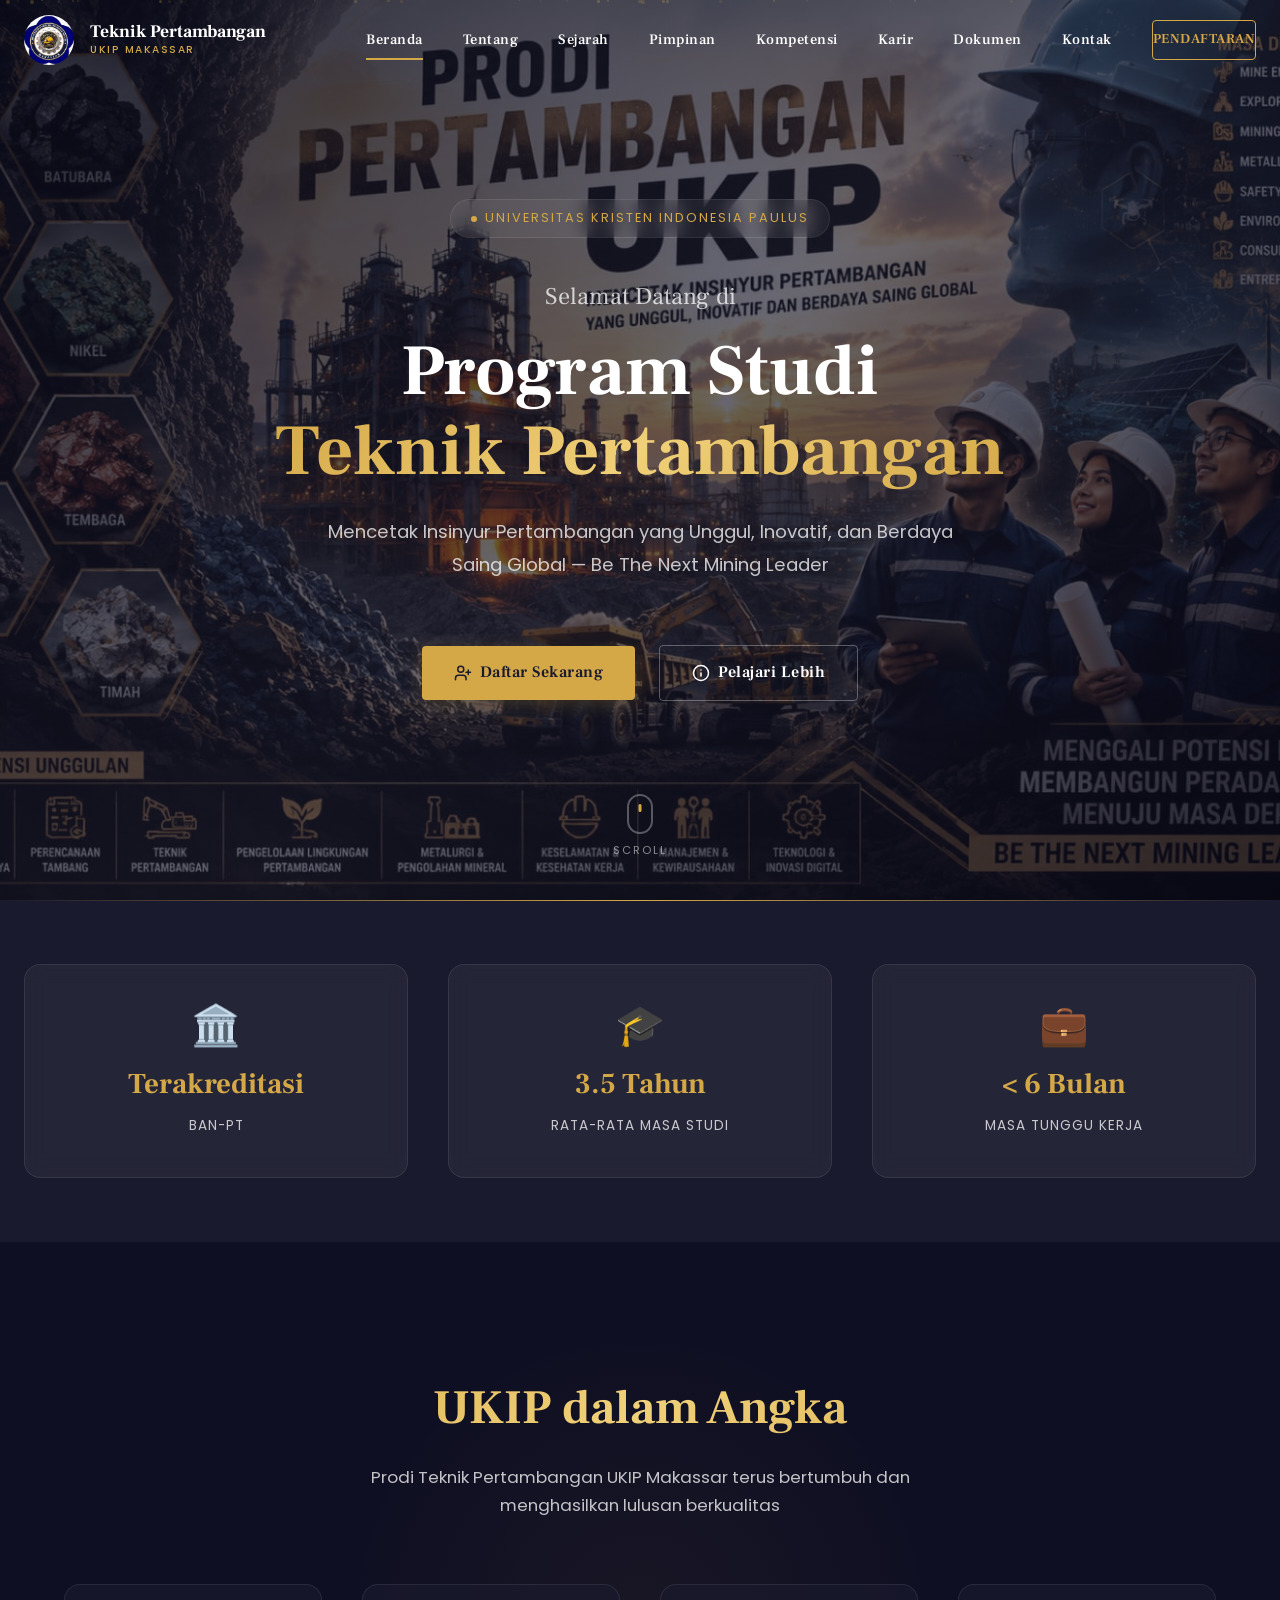
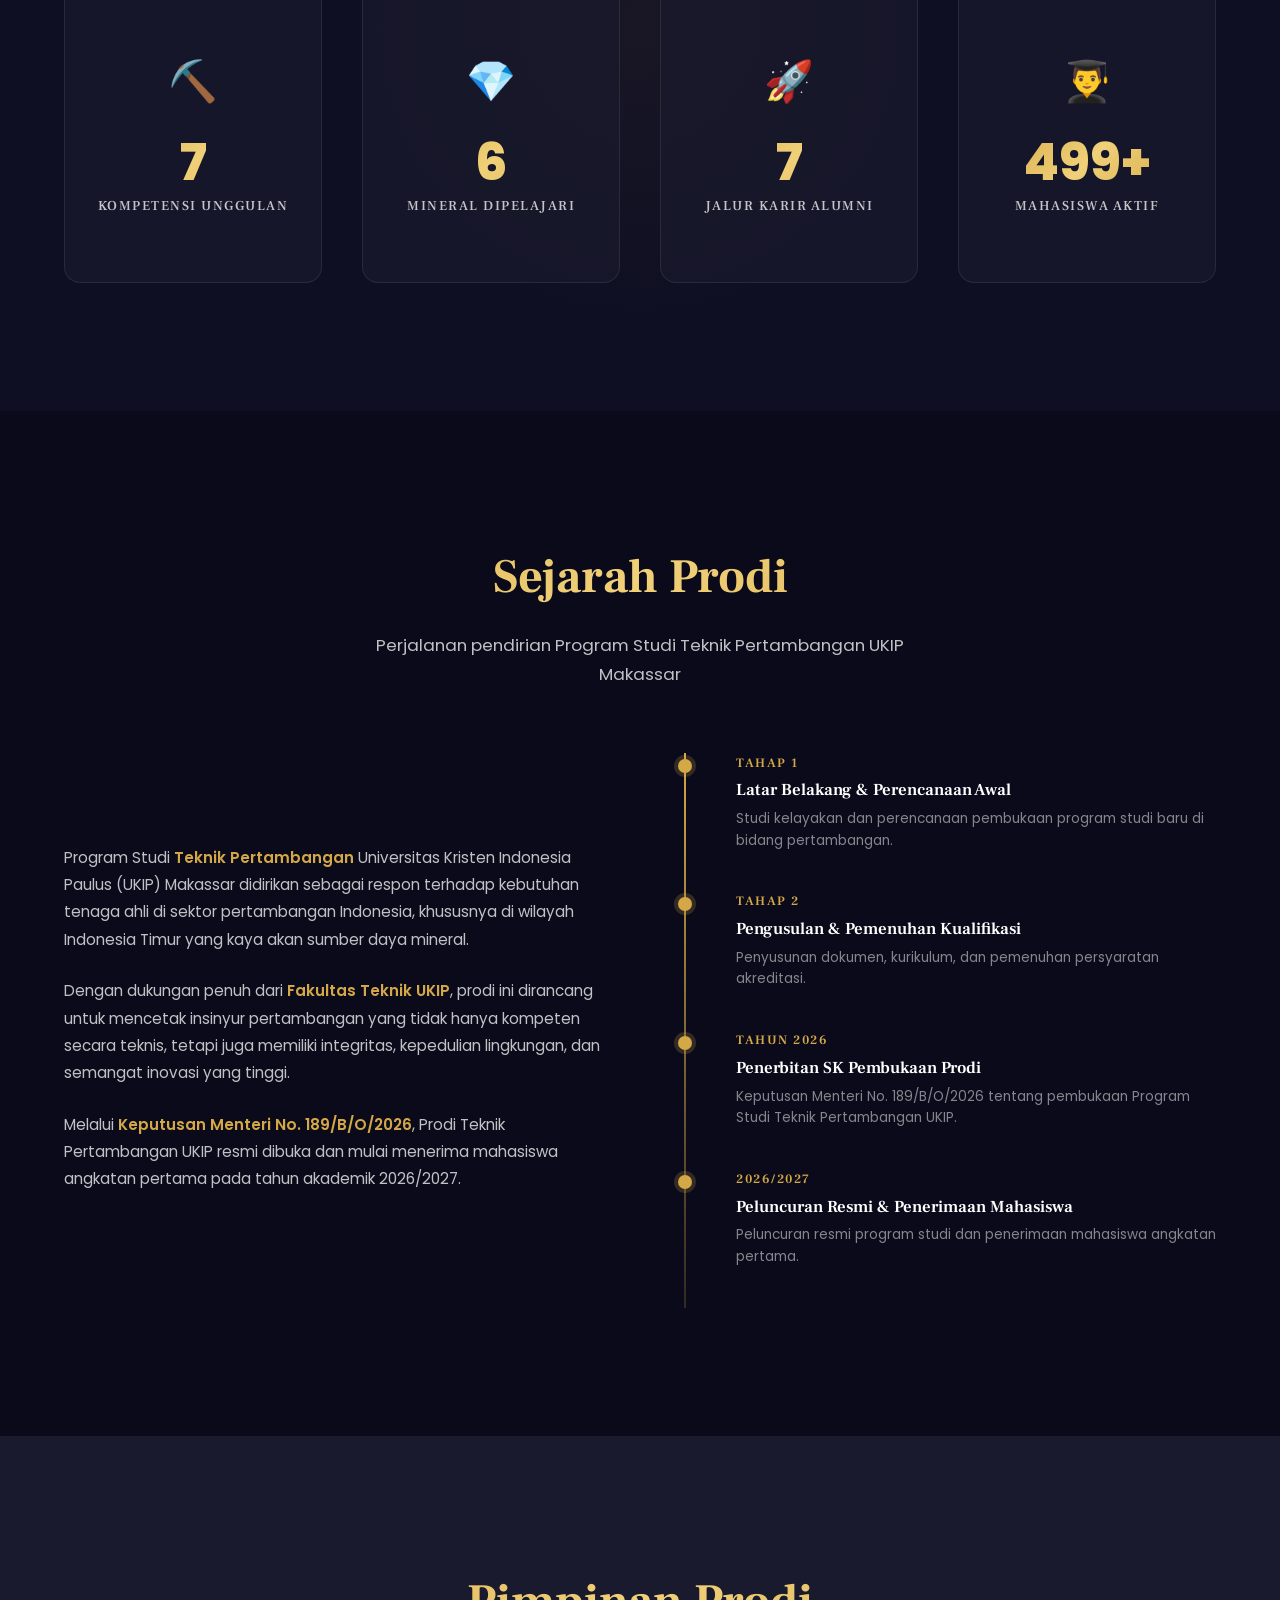
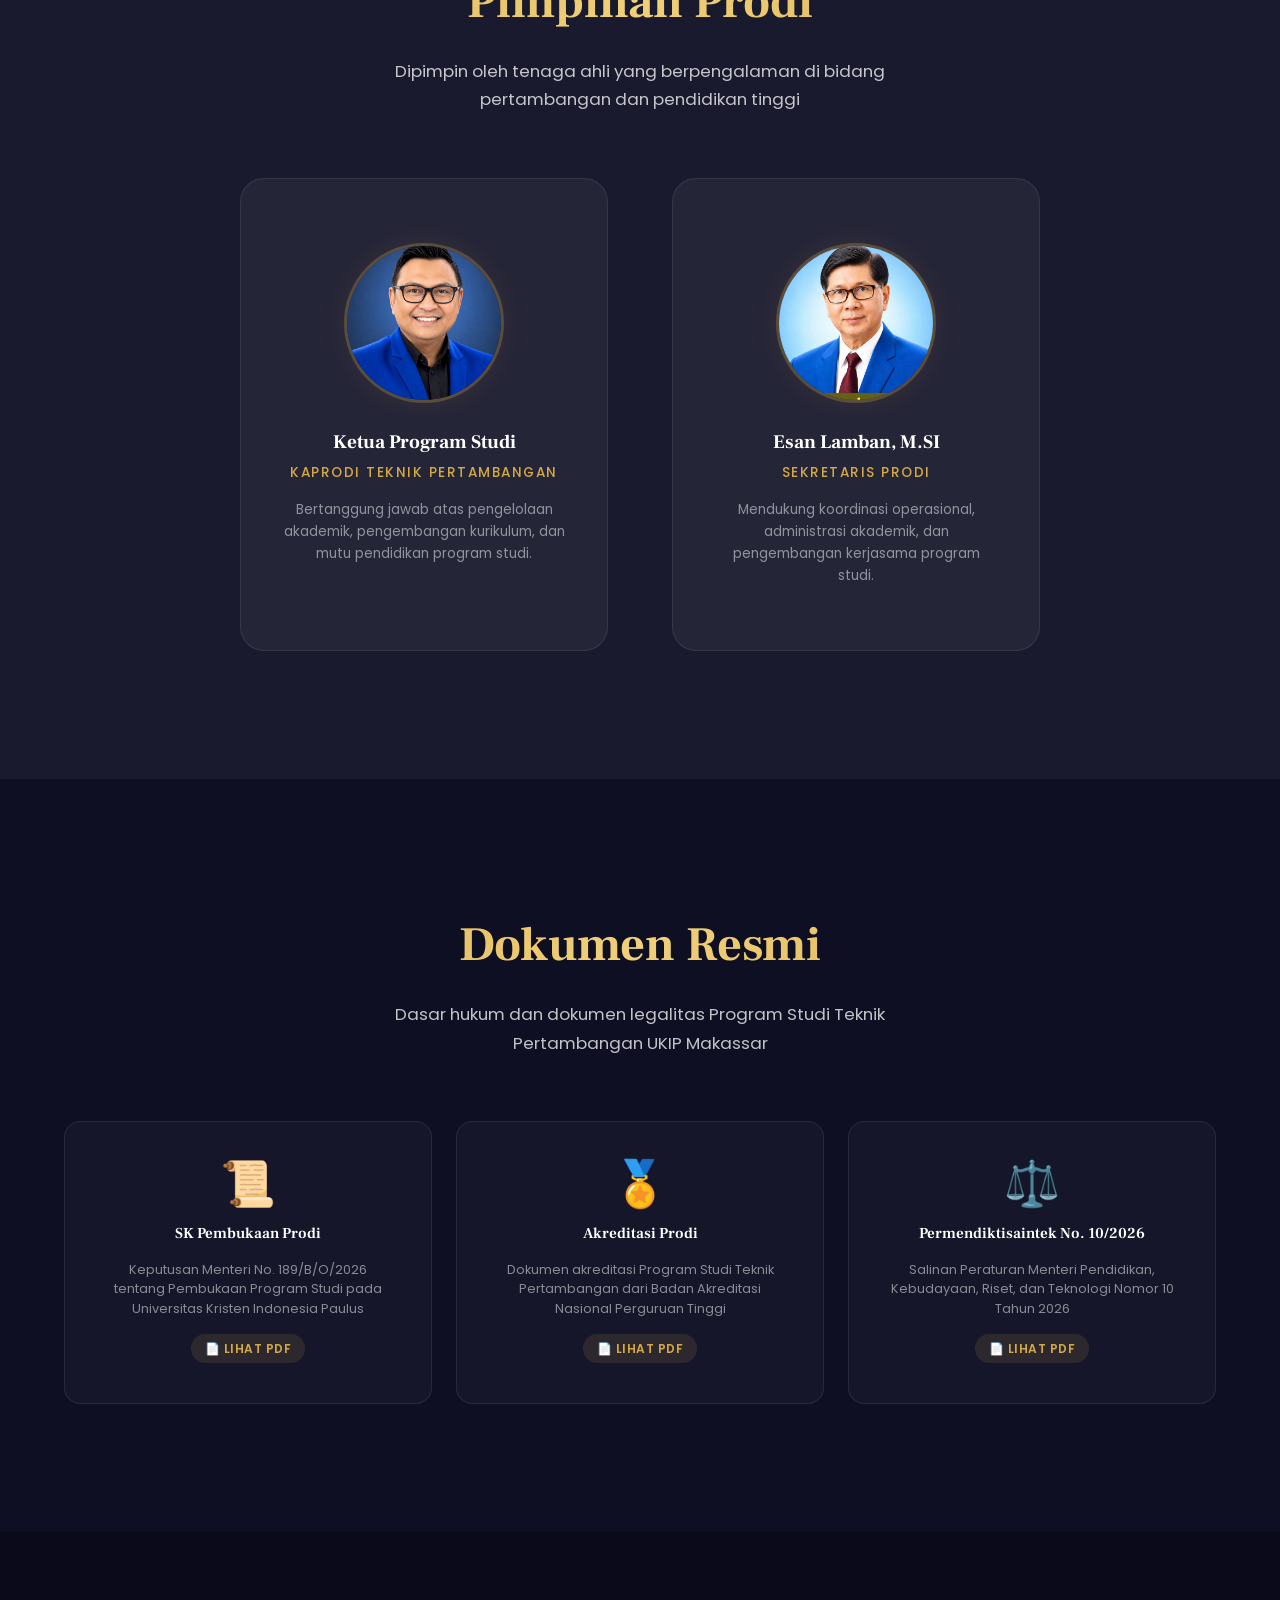
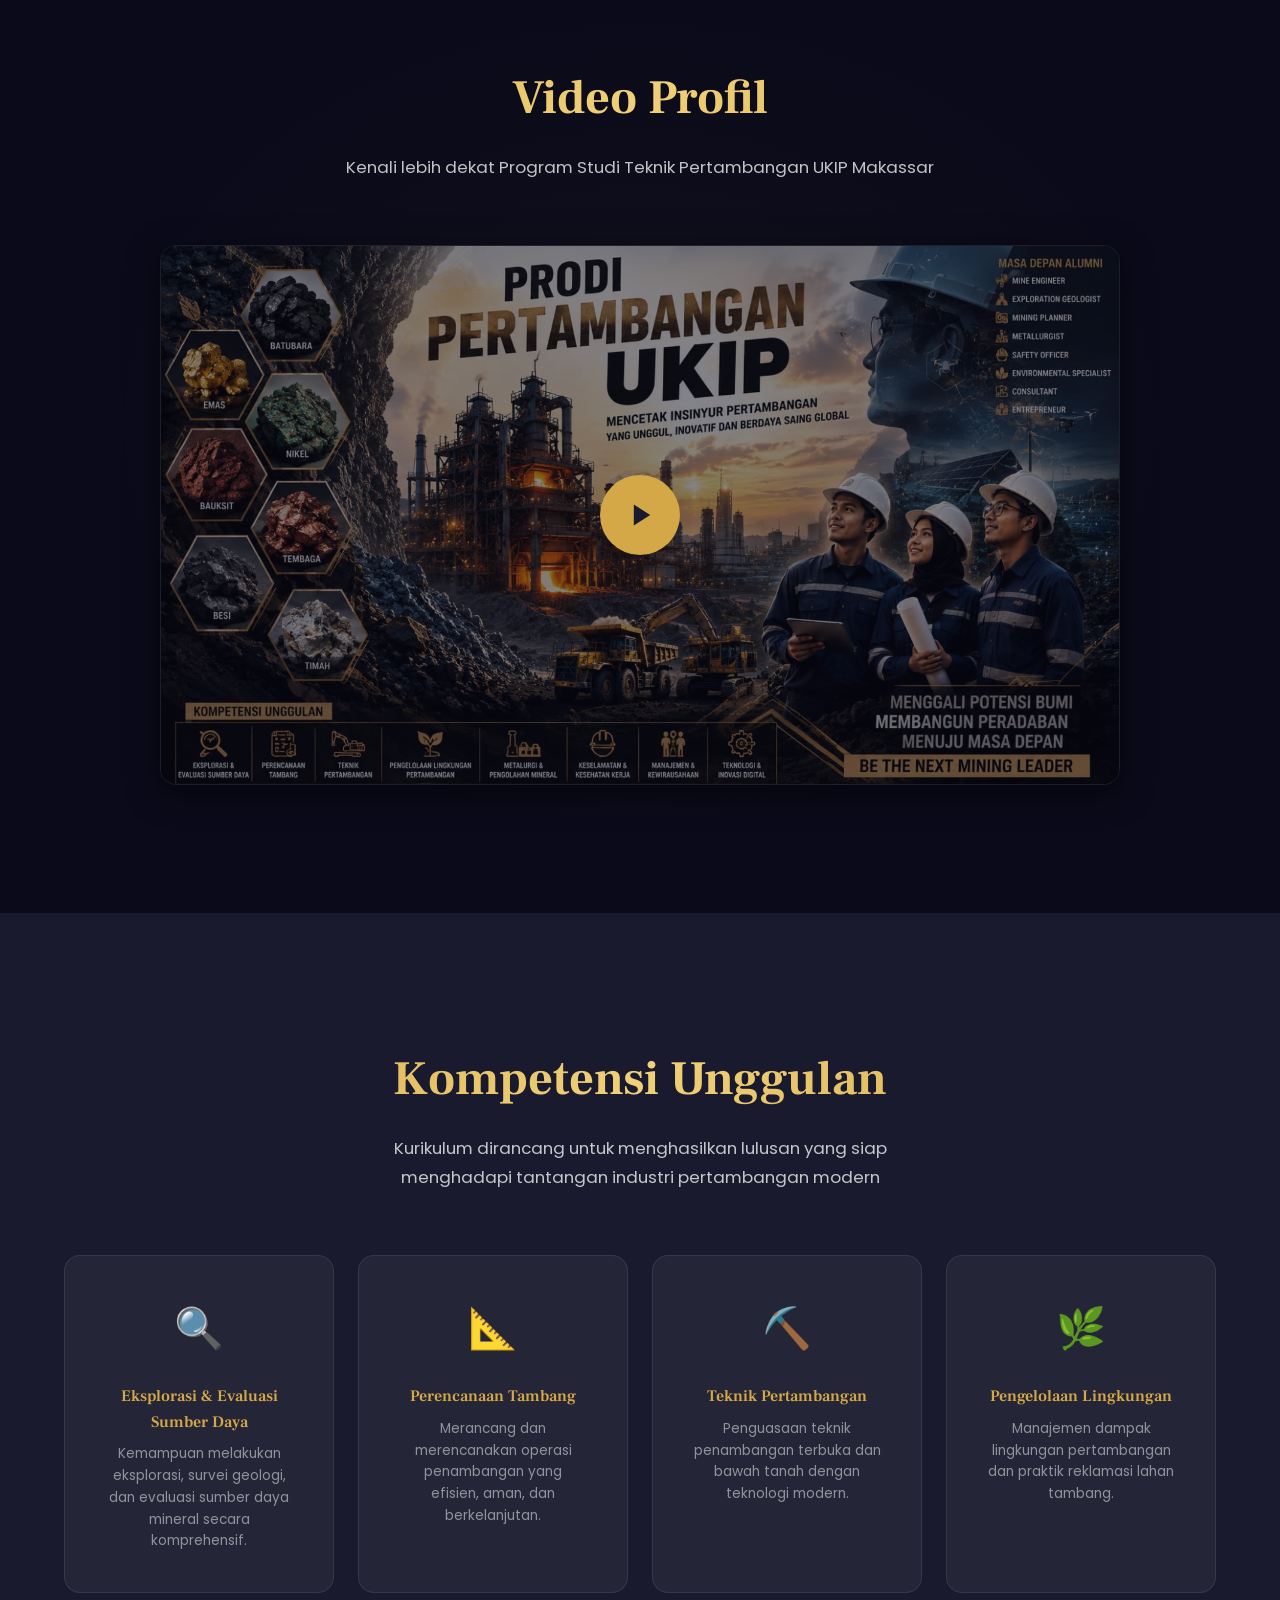
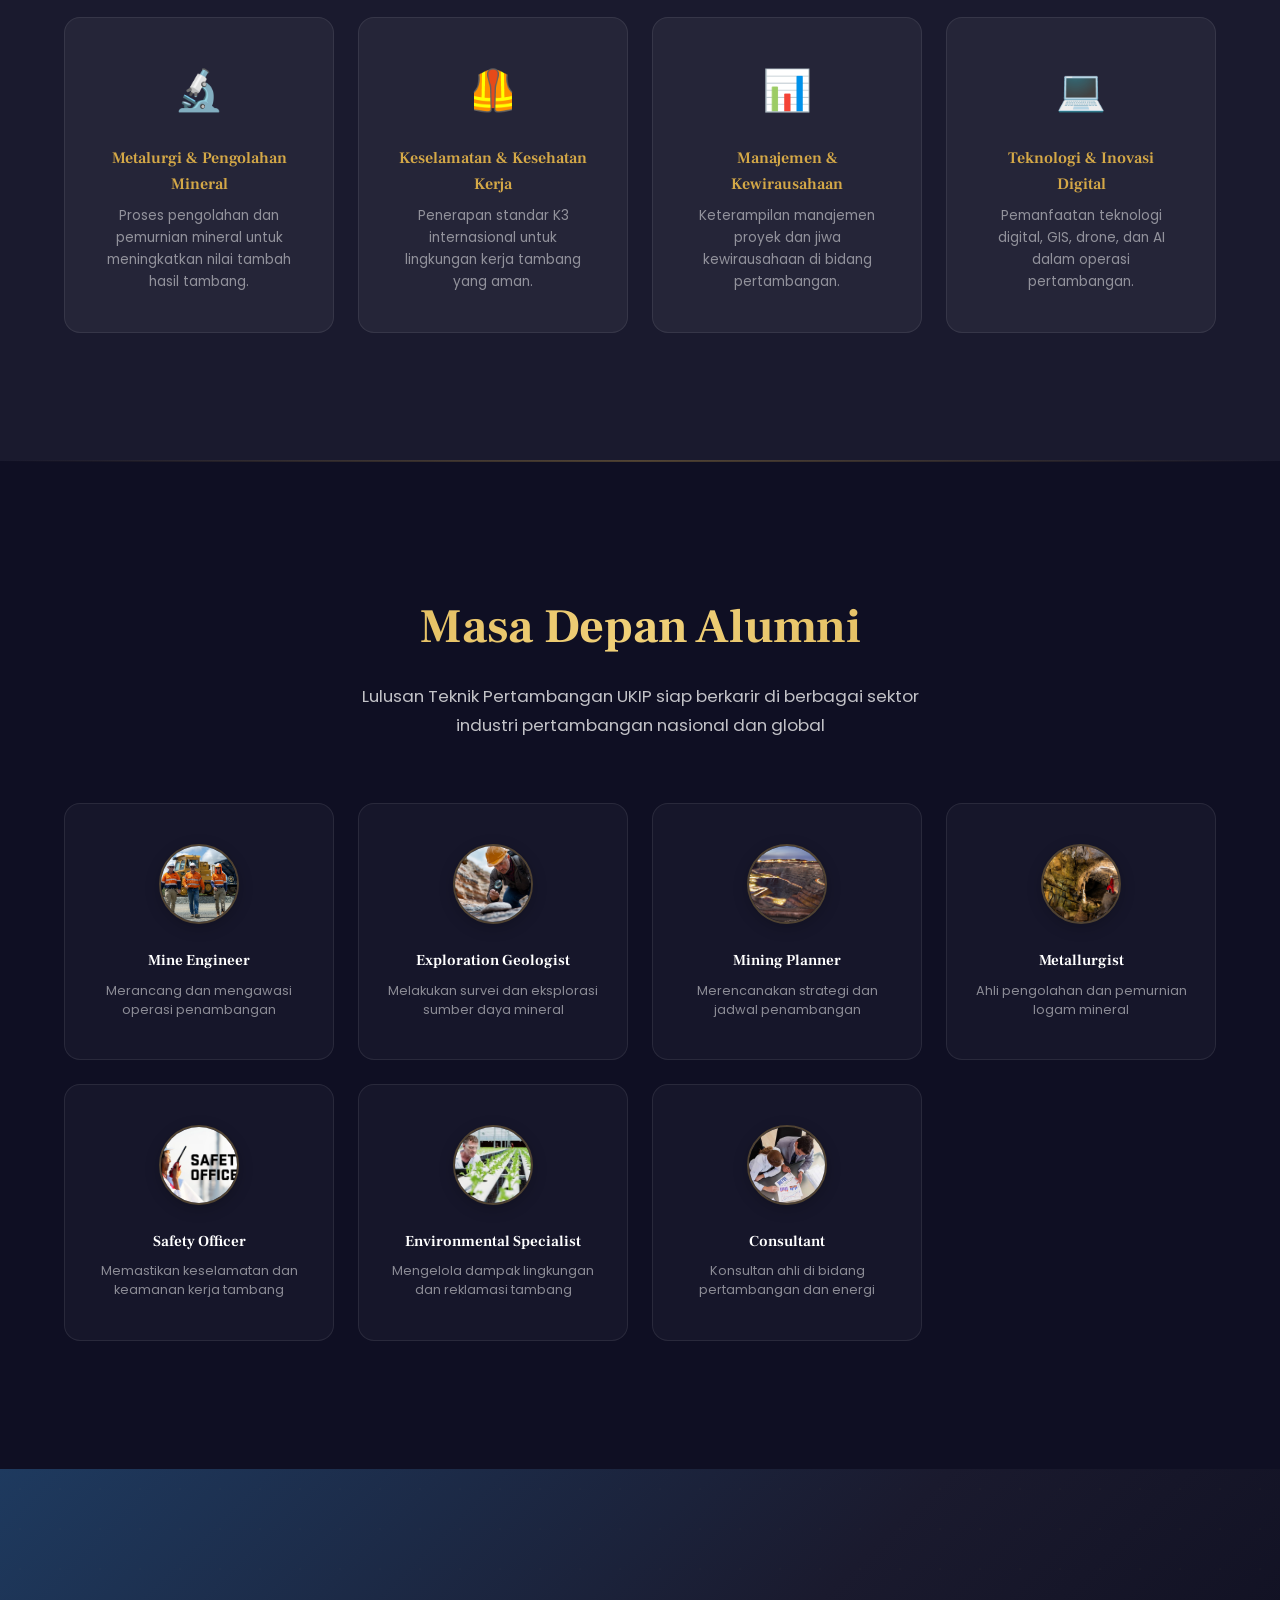
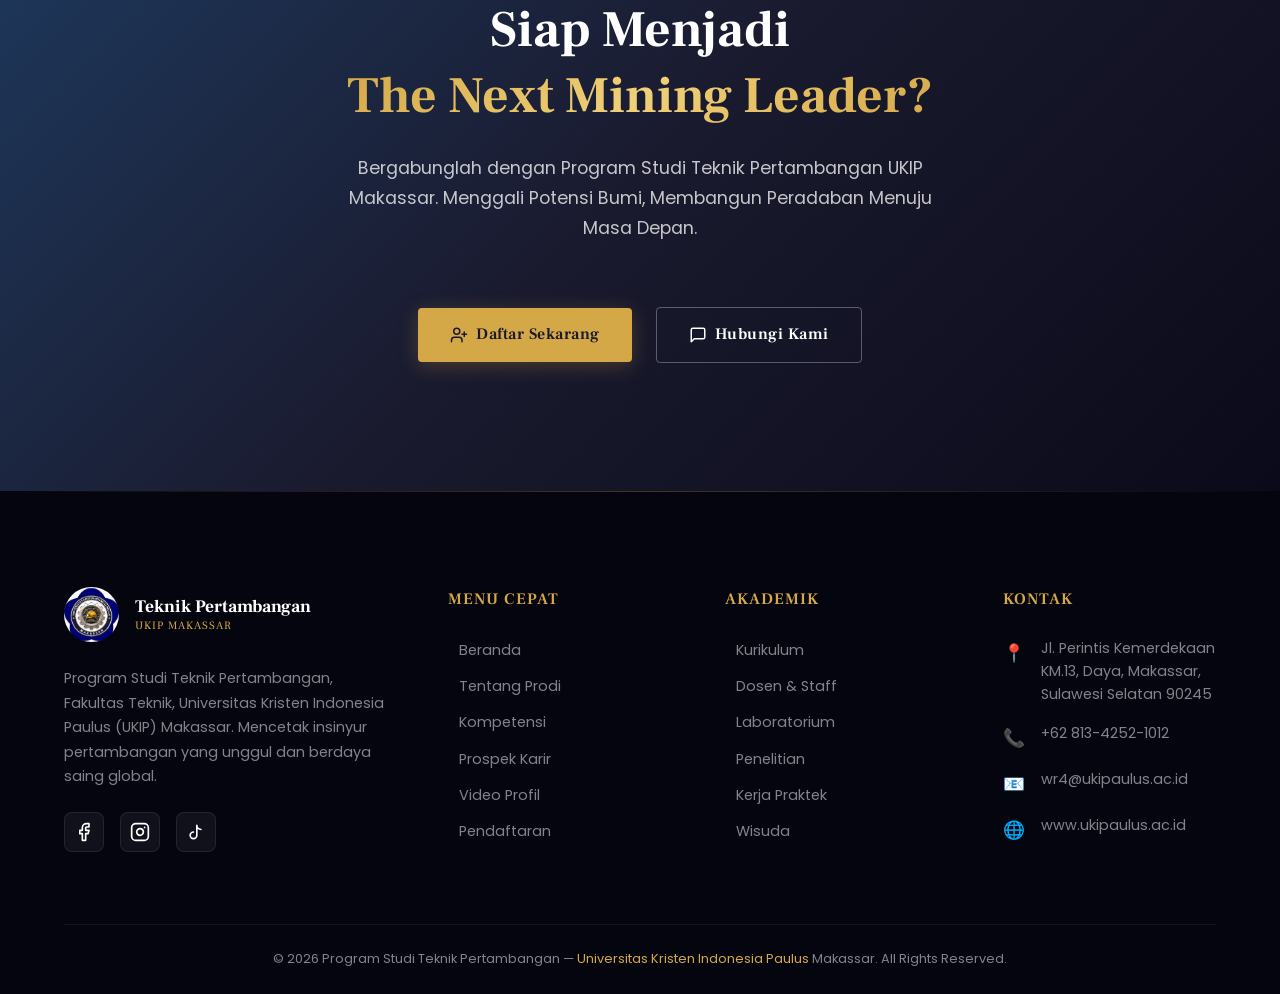
==== index.html @ 685a808b "first commit" ====
<!DOCTYPE html>
<html lang="id">
<head>
    <meta charset="UTF-8">
    <meta name="viewport" content="width=device-width, initial-scale=1.0">
    <title>Teknik Pertambangan UKIP — Universitas Kristen Indonesia Paulus Makassar</title>
    <meta name="description" content="Program Studi Teknik Pertambangan Universitas Kristen Indonesia Paulus (UKIP) Makassar. Mencetak Insinyur Pertambangan yang Unggul, Inovatif dan Berdaya Saing Global.">
    <meta name="keywords" content="UKIP, Teknik Pertambangan, Universitas Kristen Indonesia Paulus, Makassar, Mining Engineering">
    <meta property="og:title" content="Teknik Pertambangan UKIP Makassar">
    <meta property="og:description" content="Mencetak Insinyur Pertambangan yang Unggul, Inovatif dan Berdaya Saing Global">
    <meta property="og:type" content="website">
    <link rel="stylesheet" href="style.css">
    <link rel="icon" type="image/jpeg" href="asset/logo.jpeg">
</head>
<body>

    <!-- ==================== PRELOADER ==================== -->
    <div id="preloader">
        <img src="asset/logo.jpeg" alt="UKIP Logo" class="preloader-logo">
        <div class="preloader-bar">
            <div class="preloader-bar-inner"></div>
        </div>
        <p class="preloader-text">Loading...</p>
    </div>

    <!-- ==================== HEADER ==================== -->
    <header class="header" id="header">
        <div class="container container-wide">
            <a href="#" class="header-logo">
                <img src="asset/logo.jpeg" alt="Logo UKIP Teknik Pertambangan">
                <div class="header-logo-text">
                    <span class="logo-name">Teknik Pertambangan</span>
                    <span class="logo-sub">UKIP Makassar</span>
                </div>
            </a>

            <nav class="header-nav" id="main-nav">
                <a href="#beranda">Beranda</a>
                <a href="#tentang">Tentang</a>
                <a href="#sejarah">Sejarah</a>
                <a href="#pimpinan">Pimpinan</a>
                <a href="#kompetensi">Kompetensi</a>
                <a href="#karir">Karir</a>
                <a href="#dokumen">Dokumen</a>
                <a href="#kontak">Kontak</a>
                <a href="#pendaftaran" class="header-cta">Pendaftaran</a>
            </nav>

            <button class="menu-toggle" id="menu-toggle" aria-label="Toggle menu">
                <span></span>
                <span></span>
                <span></span>
            </button>
        </div>
    </header>

    <!-- Mobile Navigation Overlay -->
    <div class="mobile-nav-overlay" id="mobile-nav">
        <a href="#beranda">Beranda</a>
        <a href="#tentang">Tentang</a>
        <a href="#sejarah">Sejarah</a>
        <a href="#pimpinan">Pimpinan</a>
        <a href="#kompetensi">Kompetensi</a>
        <a href="#karir">Karir</a>
        <a href="#dokumen">Dokumen</a>
        <a href="#kontak">Kontak</a>
        <a href="#pendaftaran" class="btn btn-primary" style="margin-top: 1rem;">Pendaftaran</a>
    </div>

    <!-- ==================== HERO SECTION ==================== -->
    <section class="hero" id="beranda">
        <div class="hero-bg">
            <img src="asset/banner.jpeg" alt="Prodi Pertambangan UKIP">
        </div>
        <div class="hero-overlay"></div>
        <div class="hero-particles"></div>

        <div class="hero-content">
            <div class="hero-badge">
                <span class="badge-dot"></span>
                Universitas Kristen Indonesia Paulus
            </div>

            <p class="hero-welcome">Selamat Datang di</p>

            <h1 class="hero-title">
                Program Studi<br>
                <span class="highlight">Teknik Pertambangan</span>
            </h1>

            <p class="hero-tagline">
                Mencetak Insinyur Pertambangan yang Unggul, Inovatif, dan Berdaya Saing Global — Be The Next Mining Leader
            </p>

            <div class="hero-buttons">
                <a href="#pendaftaran" class="btn btn-primary">
                    <svg width="18" height="18" viewBox="0 0 24 24" fill="none" stroke="currentColor" stroke-width="2" stroke-linecap="round" stroke-linejoin="round"><path d="M16 21v-2a4 4 0 0 0-4-4H6a4 4 0 0 0-4 4v2"></path><circle cx="9" cy="7" r="4"></circle><line x1="19" y1="8" x2="19" y2="14"></line><line x1="22" y1="11" x2="16" y2="11"></line></svg>
                    Daftar Sekarang
                </a>
                <a href="#tentang" class="btn btn-outline">
                    <svg width="18" height="18" viewBox="0 0 24 24" fill="none" stroke="currentColor" stroke-width="2" stroke-linecap="round" stroke-linejoin="round"><circle cx="12" cy="12" r="10"></circle><line x1="12" y1="16" x2="12" y2="12"></line><line x1="12" y1="8" x2="12.01" y2="8"></line></svg>
                    Pelajari Lebih
                </a>
            </div>
        </div>

        <div class="hero-scroll-indicator">
            <div class="scroll-mouse"></div>
            <span class="scroll-text">Scroll</span>
        </div>
    </section>

    <!-- ==================== INFO / AKREDITASI SECTION ==================== -->
    <section class="info-section" id="tentang">
        <div class="container container-wide">
            <div class="info-grid">
                <div class="info-card">
                    <div class="info-card-icon">🏛️</div>
                    <div class="info-card-value">Terakreditasi</div>
                    <div class="info-card-label">BAN-PT</div>
                </div>
                <div class="info-card">
                    <div class="info-card-icon">🎓</div>
                    <div class="info-card-value">3.5 Tahun</div>
                    <div class="info-card-label">Rata-rata Masa Studi</div>
                </div>
                <div class="info-card">
                    <div class="info-card-icon">💼</div>
                    <div class="info-card-value">&lt; 6 Bulan</div>
                    <div class="info-card-label">Masa Tunggu Kerja</div>
                </div>
            </div>
        </div>
    </section>

    <!-- ==================== STATISTICS SECTION ==================== -->
    <section class="stats-section section" id="statistik">
        <div class="container">
            <h2 class="section-title reveal">UKIP dalam Angka</h2>
            <p class="section-subtitle reveal">Prodi Teknik Pertambangan UKIP Makassar terus bertumbuh dan menghasilkan lulusan berkualitas</p>

            <div class="stats-grid">
                <div class="stat-card">
                    <span class="stat-icon">⛏️</span>
                    <div class="stat-number">
                        <span class="counter" data-target="8">0</span>
                    </div>
                    <div class="stat-label">Kompetensi Unggulan</div>
                </div>
                <div class="stat-card">
                    <span class="stat-icon">💎</span>
                    <div class="stat-number">
                        <span class="counter" data-target="7">0</span>
                    </div>
                    <div class="stat-label">Mineral Dipelajari</div>
                </div>
                <div class="stat-card">
                    <span class="stat-icon">🚀</span>
                    <div class="stat-number">
                        <span class="counter" data-target="8">0</span>
                    </div>
                    <div class="stat-label">Jalur Karir Alumni</div>
                </div>
                <div class="stat-card">
                    <span class="stat-icon">👨‍🎓</span>
                    <div class="stat-number">
                        <span class="counter" data-target="500" data-suffix="+">0</span>
                    </div>
                    <div class="stat-label">Mahasiswa Aktif</div>
                </div>
            </div>
        </div>
    </section>

    <!-- ==================== SEJARAH SECTION ==================== -->
    <section class="sejarah-section section" id="sejarah">
        <div class="container">
            <h2 class="section-title reveal">Sejarah Prodi</h2>
            <p class="section-subtitle reveal">Perjalanan pendirian Program Studi Teknik Pertambangan UKIP Makassar</p>

            <div class="sejarah-content">
                <div class="sejarah-text reveal-left">
                    <p>
                        Program Studi <span class="sejarah-highlight">Teknik Pertambangan</span> Universitas Kristen Indonesia Paulus (UKIP) Makassar didirikan sebagai respon terhadap kebutuhan tenaga ahli di sektor pertambangan Indonesia, khususnya di wilayah Indonesia Timur yang kaya akan sumber daya mineral.
                    </p>
                    <p>
                        Dengan dukungan penuh dari <span class="sejarah-highlight">Fakultas Teknik UKIP</span>, prodi ini dirancang untuk mencetak insinyur pertambangan yang tidak hanya kompeten secara teknis, tetapi juga memiliki integritas, kepedulian lingkungan, dan semangat inovasi yang tinggi.
                    </p>
                    <p>
                        Melalui <span class="sejarah-highlight">Keputusan Menteri No. 189/B/O/2026</span>, Prodi Teknik Pertambangan UKIP resmi dibuka dan mulai menerima mahasiswa angkatan pertama pada tahun akademik 2026/2027.
                    </p>
                </div>

                <div class="timeline reveal-right">
                    <div class="timeline-item">
                        <div class="timeline-year">Tahap 1</div>
                        <div class="timeline-title">Latar Belakang & Perencanaan Awal</div>
                        <div class="timeline-desc">Studi kelayakan dan perencanaan pembukaan program studi baru di bidang pertambangan.</div>
                    </div>
                    <div class="timeline-item">
                        <div class="timeline-year">Tahap 2</div>
                        <div class="timeline-title">Pengusulan & Pemenuhan Kualifikasi</div>
                        <div class="timeline-desc">Penyusunan dokumen, kurikulum, dan pemenuhan persyaratan akreditasi.</div>
                    </div>
                    <div class="timeline-item">
                        <div class="timeline-year">Tahun 2026</div>
                        <div class="timeline-title">Penerbitan SK Pembukaan Prodi</div>
                        <div class="timeline-desc">Keputusan Menteri No. 189/B/O/2026 tentang pembukaan Program Studi Teknik Pertambangan UKIP.</div>
                    </div>
                    <div class="timeline-item">
                        <div class="timeline-year">2026/2027</div>
                        <div class="timeline-title">Peluncuran Resmi & Penerimaan Mahasiswa</div>
                        <div class="timeline-desc">Peluncuran resmi program studi dan penerimaan mahasiswa angkatan pertama.</div>
                    </div>
                </div>
            </div>
        </div>
    </section>

    <!-- ==================== PIMPINAN PRODI SECTION ==================== -->
    <section class="pimpinan-section section" id="pimpinan">
        <div class="container">
            <h2 class="section-title reveal">Pimpinan Prodi</h2>
            <p class="section-subtitle reveal">Dipimpin oleh tenaga ahli yang berpengalaman di bidang pertambangan dan pendidikan tinggi</p>

            <div class="pimpinan-grid">
                <div class="pimpinan-card">
                    <img src="asset/ketua.jpeg" alt="Ketua Program Studi Teknik Pertambangan" class="pimpinan-photo">
                    <h3 class="pimpinan-name">Ketua Program Studi</h3>
                    <div class="pimpinan-title">Kaprodi Teknik Pertambangan</div>
                    <p class="pimpinan-desc">Bertanggung jawab atas pengelolaan akademik, pengembangan kurikulum, dan mutu pendidikan program studi.</p>
                </div>
                <div class="pimpinan-card">
                    <img src="asset/serkertaris.jpeg" alt="Esan Lamban, M.SI - Sekretaris Prodi" class="pimpinan-photo">
                    <h3 class="pimpinan-name">Esan Lamban, M.SI</h3>
                    <div class="pimpinan-title">Sekretaris Prodi</div>
                    <p class="pimpinan-desc">Mendukung koordinasi operasional, administrasi akademik, dan pengembangan kerjasama program studi.</p>
                </div>
            </div>
        </div>
    </section>

    <!-- ==================== DOKUMEN RESMI SECTION ==================== -->
    <section class="dokumen-section section" id="dokumen">
        <div class="container">
            <h2 class="section-title reveal">Dokumen Resmi</h2>
            <p class="section-subtitle reveal">Dasar hukum dan dokumen legalitas Program Studi Teknik Pertambangan UKIP Makassar</p>

            <div class="dokumen-grid">
                <a href="asset/kepmen no 189 b o 2026 univ kristen indonesia paulus.pdf" target="_blank" class="dokumen-card">
                    <div class="dokumen-icon">📜</div>
                    <h3 class="dokumen-title">SK Pembukaan Prodi</h3>
                    <p class="dokumen-desc">Keputusan Menteri No. 189/B/O/2026 tentang Pembukaan Program Studi pada Universitas Kristen Indonesia Paulus</p>
                    <span class="dokumen-badge">📄 Lihat PDF</span>
                </a>
                <a href="asset/Akreditasi Teknik Pertambangan.pdf" target="_blank" class="dokumen-card">
                    <div class="dokumen-icon">🏅</div>
                    <h3 class="dokumen-title">Akreditasi Prodi</h3>
                    <p class="dokumen-desc">Dokumen akreditasi Program Studi Teknik Pertambangan dari Badan Akreditasi Nasional Perguruan Tinggi</p>
                    <span class="dokumen-badge">📄 Lihat PDF</span>
                </a>
                <a href="asset/Salinan Permendiktisaintek Nomor 10 Tahun 2026.pdf" target="_blank" class="dokumen-card">
                    <div class="dokumen-icon">⚖️</div>
                    <h3 class="dokumen-title">Permendiktisaintek No. 10/2026</h3>
                    <p class="dokumen-desc">Salinan Peraturan Menteri Pendidikan, Kebudayaan, Riset, dan Teknologi Nomor 10 Tahun 2026</p>
                    <span class="dokumen-badge">📄 Lihat PDF</span>
                </a>
            </div>
        </div>
    </section>
    <section class="video-section section" id="video">
        <div class="container">
            <h2 class="section-title reveal">Video Profil</h2>
            <p class="section-subtitle reveal">Kenali lebih dekat Program Studi Teknik Pertambangan UKIP Makassar</p>

            <div class="video-wrapper reveal">
                <video preload="metadata" poster="asset/banner.jpeg">
                    <source src="asset/video_promosi.mp4" type="video/mp4">
                    Browser Anda tidak mendukung pemutaran video.
                </video>
                <div class="video-play-overlay" id="video-overlay">
                    <div class="play-btn">
                        <svg viewBox="0 0 24 24"><polygon points="5 3 19 12 5 21 5 3"></polygon></svg>
                    </div>
                </div>
            </div>
        </div>
    </section>

    <!-- ==================== COMPETENCY SECTION ==================== -->
    <section class="competency-section section" id="kompetensi">
        <div class="container">
            <h2 class="section-title reveal">Kompetensi Unggulan</h2>
            <p class="section-subtitle reveal">Kurikulum dirancang untuk menghasilkan lulusan yang siap menghadapi tantangan industri pertambangan modern</p>

            <div class="competency-grid">
                <div class="competency-card">
                    <div class="competency-icon">🔍</div>
                    <h3 class="competency-title">Eksplorasi &amp; Evaluasi Sumber Daya</h3>
                    <p class="competency-desc">Kemampuan melakukan eksplorasi, survei geologi, dan evaluasi sumber daya mineral secara komprehensif.</p>
                </div>
                <div class="competency-card">
                    <div class="competency-icon">📐</div>
                    <h3 class="competency-title">Perencanaan Tambang</h3>
                    <p class="competency-desc">Merancang dan merencanakan operasi penambangan yang efisien, aman, dan berkelanjutan.</p>
                </div>
                <div class="competency-card">
                    <div class="competency-icon">⛏️</div>
                    <h3 class="competency-title">Teknik Pertambangan</h3>
                    <p class="competency-desc">Penguasaan teknik penambangan terbuka dan bawah tanah dengan teknologi modern.</p>
                </div>
                <div class="competency-card">
                    <div class="competency-icon">🌿</div>
                    <h3 class="competency-title">Pengelolaan Lingkungan</h3>
                    <p class="competency-desc">Manajemen dampak lingkungan pertambangan dan praktik reklamasi lahan tambang.</p>
                </div>
                <div class="competency-card">
                    <div class="competency-icon">🔬</div>
                    <h3 class="competency-title">Metalurgi &amp; Pengolahan Mineral</h3>
                    <p class="competency-desc">Proses pengolahan dan pemurnian mineral untuk meningkatkan nilai tambah hasil tambang.</p>
                </div>
                <div class="competency-card">
                    <div class="competency-icon">🦺</div>
                    <h3 class="competency-title">Keselamatan &amp; Kesehatan Kerja</h3>
                    <p class="competency-desc">Penerapan standar K3 internasional untuk lingkungan kerja tambang yang aman.</p>
                </div>
                <div class="competency-card">
                    <div class="competency-icon">📊</div>
                    <h3 class="competency-title">Manajemen &amp; Kewirausahaan</h3>
                    <p class="competency-desc">Keterampilan manajemen proyek dan jiwa kewirausahaan di bidang pertambangan.</p>
                </div>
                <div class="competency-card">
                    <div class="competency-icon">💻</div>
                    <h3 class="competency-title">Teknologi &amp; Inovasi Digital</h3>
                    <p class="competency-desc">Pemanfaatan teknologi digital, GIS, drone, dan AI dalam operasi pertambangan.</p>
                </div>
            </div>
        </div>
    </section>

    <!-- ==================== CAREER SECTION ==================== -->
    <section class="career-section section" id="karir">
        <div class="container">
            <h2 class="section-title reveal">Masa Depan Alumni</h2>
            <p class="section-subtitle reveal">Lulusan Teknik Pertambangan UKIP siap berkarir di berbagai sektor industri pertambangan nasional dan global</p>

            <div class="career-grid">
                <div class="career-card">
                    <img src="asset/Mine_Engineer.jpg" alt="Mine Engineer" class="career-icon">
                    <h3 class="career-title">Mine Engineer</h3>
                    <p class="career-desc">Merancang dan mengawasi operasi penambangan</p>
                </div>
                <div class="career-card">
                    <img src="asset/Exploration_Geologist.jpg" alt="Exploration Geologist" class="career-icon">
                    <h3 class="career-title">Exploration Geologist</h3>
                    <p class="career-desc">Melakukan survei dan eksplorasi sumber daya mineral</p>
                </div>
                <div class="career-card">
                    <img src="asset/Mining_Planner.jpg" alt="Mining Planner" class="career-icon">
                    <h3 class="career-title">Mining Planner</h3>
                    <p class="career-desc">Merencanakan strategi dan jadwal penambangan</p>
                </div>
                <div class="career-card">
                    <img src="asset/Metallurgist.jpg" alt="Metallurgist" class="career-icon">
                    <h3 class="career-title">Metallurgist</h3>
                    <p class="career-desc">Ahli pengolahan dan pemurnian logam mineral</p>
                </div>
                <div class="career-card">
                    <img src="asset/Safety_Officer.webp" alt="Safety Officer" class="career-icon">
                    <h3 class="career-title">Safety Officer</h3>
                    <p class="career-desc">Memastikan keselamatan dan keamanan kerja tambang</p>
                </div>
                <div class="career-card">
                    <img src="asset/Environmental_Specialist.jpg" alt="Environmental Specialist" class="career-icon">
                    <h3 class="career-title">Environmental Specialist</h3>
                    <p class="career-desc">Mengelola dampak lingkungan dan reklamasi tambang</p>
                </div>
                <div class="career-card">
                    <img src="asset/Consultant.jpg" alt="Consultant" class="career-icon">
                    <h3 class="career-title">Consultant</h3>
                    <p class="career-desc">Konsultan ahli di bidang pertambangan dan energi</p>
                </div>
                <div class="career-card">
                    <img src="asset/Entrepreneur.jpg" alt="Entrepreneur" class="career-icon">
                    <h3 class="career-title">Entrepreneur</h3>
                    <p class="career-desc">Membangun usaha di sektor pertambangan dan mineral</p>
                </div>
            </div>
        </div>
    </section>

    <!-- ==================== CTA SECTION ==================== -->
    <section class="cta-section" id="pendaftaran">
        <div class="container">
            <div class="cta-content">
                <h2 class="cta-title reveal">
                    Siap Menjadi<br>
                    <span class="gold">The Next Mining Leader?</span>
                </h2>
                <p class="cta-desc reveal">
                    Bergabunglah dengan Program Studi Teknik Pertambangan UKIP Makassar. Menggali Potensi Bumi, Membangun Peradaban Menuju Masa Depan.
                </p>
                <div class="hero-buttons reveal">
                    <a href="https://pmb.ukipaulus.ac.id/jalur-seleksi" target="_blank" class="btn btn-primary">
                        <svg width="18" height="18" viewBox="0 0 24 24" fill="none" stroke="currentColor" stroke-width="2" stroke-linecap="round" stroke-linejoin="round"><path d="M16 21v-2a4 4 0 0 0-4-4H6a4 4 0 0 0-4 4v2"></path><circle cx="9" cy="7" r="4"></circle><line x1="19" y1="8" x2="19" y2="14"></line><line x1="22" y1="11" x2="16" y2="11"></line></svg>
                        Daftar Sekarang
                    </a>
                    <a href="https://wa.me/6281241219599" target="_blank" class="btn btn-outline">
                        <svg width="18" height="18" viewBox="0 0 24 24" fill="none" stroke="currentColor" stroke-width="2" stroke-linecap="round" stroke-linejoin="round"><path d="M21 15a2 2 0 0 1-2 2H7l-4 4V5a2 2 0 0 1 2-2h14a2 2 0 0 1 2 2z"></path></svg>
                        Hubungi Kami
                    </a>
                </div>
            </div>
        </div>
    </section>

    <!-- ==================== FOOTER ==================== -->
    <footer class="footer" id="kontak">
        <div class="container">
            <div class="footer-grid">
                <!-- Brand Column -->
                <div class="footer-brand">
                    <div class="footer-logo">
                        <img src="asset/logo.jpeg" alt="Logo UKIP">
                        <div class="footer-logo-text">
                            Teknik Pertambangan
                            <span>UKIP Makassar</span>
                        </div>
                    </div>
                    <p class="footer-desc">
                        Program Studi Teknik Pertambangan, Fakultas Teknik, Universitas Kristen Indonesia Paulus (UKIP) Makassar. Mencetak insinyur pertambangan yang unggul dan berdaya saing global.
                    </p>
                    <div class="footer-social">
                        <a href="#" aria-label="Facebook" target="_blank">
                            <svg width="20" height="20" viewBox="0 0 24 24" fill="none" stroke="currentColor" stroke-width="2" stroke-linecap="round" stroke-linejoin="round"><path d="M18 2h-3a5 5 0 0 0-5 5v3H7v4h3v8h4v-8h3l1-4h-4V7a1 1 0 0 1 1-1h3z"></path></svg>
                        </a>
                        <a href="#" aria-label="Instagram" target="_blank">
                            <svg width="20" height="20" viewBox="0 0 24 24" fill="none" stroke="currentColor" stroke-width="2" stroke-linecap="round" stroke-linejoin="round"><rect x="2" y="2" width="20" height="20" rx="5" ry="5"></rect><path d="M16 11.37A4 4 0 1 1 12.63 8 4 4 0 0 1 16 11.37z"></path><line x1="17.5" y1="6.5" x2="17.51" y2="6.5"></line></svg>
                        </a>
                        <a href="https://tiktok.com/@pertambangan.ukip" aria-label="TikTok" target="_blank">
                            <svg width="20" height="20" viewBox="0 0 24 24" fill="none" stroke="currentColor" stroke-width="2" stroke-linecap="round" stroke-linejoin="round"><path d="M9 12a4 4 0 1 0 4 4V4a5 5 0 0 0 5 5"></path></svg>
                        </a>
                    </div>
                </div>

                <!-- Quick Links -->
                <div class="footer-col">
                    <h4>Menu Cepat</h4>
                    <ul>
                        <li><a href="#beranda">Beranda</a></li>
                        <li><a href="#tentang">Tentang Prodi</a></li>
                        <li><a href="#kompetensi">Kompetensi</a></li>
                        <li><a href="#karir">Prospek Karir</a></li>
                        <li><a href="#video">Video Profil</a></li>
                        <li><a href="#pendaftaran">Pendaftaran</a></li>
                    </ul>
                </div>

                <!-- Academic -->
                <div class="footer-col">
                    <h4>Akademik</h4>
                    <ul>
                        <li><a href="#">Kurikulum</a></li>
                        <li><a href="#">Dosen & Staff</a></li>
                        <li><a href="#">Laboratorium</a></li>
                        <li><a href="#">Penelitian</a></li>
                        <li><a href="#">Kerja Praktek</a></li>
                        <li><a href="#">Wisuda</a></li>
                    </ul>
                </div>

                <!-- Contact -->
                <div class="footer-col">
                    <h4>Kontak</h4>
                    <div class="footer-contact-item">
                        <span class="icon">📍</span>
                        <span>Jl. Perintis Kemerdekaan KM.13, Daya, Makassar, Sulawesi Selatan 90245</span>
                    </div>
                    <div class="footer-contact-item">
                        <span class="icon">📞</span>
                        <span>+62 813-4252-1012</span>
                    </div>
                    <div class="footer-contact-item">
                        <span class="icon">📧</span>
                        <span>wr4@ukipaulus.ac.id</span>
                    </div>
                    <div class="footer-contact-item">
                        <span class="icon">🌐</span>
                        <span>www.ukipaulus.ac.id</span>
                    </div>
                </div>
            </div>

            <div class="footer-bottom">
                <p>&copy; 2026 Program Studi Teknik Pertambangan — <a href="#">Universitas Kristen Indonesia Paulus</a> Makassar. All Rights Reserved.</p>
            </div>
        </div>
    </footer>

    <script src="script.js"></script>
</body>
</html>
---- style.css ----
/* =============================================
   UKIP Teknik Pertambangan - Design System
   ============================================= */

/* Google Fonts */
@import url('https://fonts.googleapis.com/css2?family=Poppins:wght@300;400;500;600;700;800;900&family=Frank+Ruhl+Libre:wght@400;500;700&display=swap');

/* CSS Custom Properties */
:root {
    /* Colors */
    --color-primary: #1a1a2e;
    --color-primary-light: #16213e;
    --color-secondary: #d4a847;
    --color-secondary-light: #e8c56d;
    --color-secondary-dark: #b8912e;
    --color-accent: #1e3a5f;
    --color-accent-light: #2d5a8e;
    --color-bg-dark: #0a0a1a;
    --color-bg-section: #0f0f23;
    --color-bg-card: rgba(26, 26, 46, 0.7);
    --color-text-primary: #ffffff;
    --color-text-secondary: rgba(255, 255, 255, 0.75);
    --color-text-muted: rgba(255, 255, 255, 0.5);
    --color-gold-gradient: linear-gradient(135deg, #d4a847 0%, #f0d078 50%, #d4a847 100%);
    --color-dark-gradient: linear-gradient(180deg, #0a0a1a 0%, #1a1a2e 50%, #0f0f23 100%);
    --color-hero-overlay: linear-gradient(135deg, rgba(10,10,26,0.85) 0%, rgba(26,26,46,0.65) 50%, rgba(10,10,26,0.80) 100%);
    --color-glass: rgba(255, 255, 255, 0.05);
    --color-glass-border: rgba(255, 255, 255, 0.08);
    --color-divider: rgba(212, 168, 71, 0.3);

    /* Typography */
    --font-heading: 'Frank Ruhl Libre', serif;
    --font-body: 'Poppins', sans-serif;

    /* Spacing */
    --space-xs: 0.5rem;
    --space-sm: 1rem;
    --space-md: 1.5rem;
    --space-lg: 2.5rem;
    --space-xl: 4rem;
    --space-2xl: 6rem;
    --space-3xl: 8rem;

    /* Border Radius */
    --radius-sm: 4px;
    --radius-md: 8px;
    --radius-lg: 16px;
    --radius-xl: 24px;
    --radius-full: 50%;

    /* Shadows */
    --shadow-sm: 0 2px 8px rgba(0, 0, 0, 0.3);
    --shadow-md: 0 4px 16px rgba(0, 0, 0, 0.4);
    --shadow-lg: 0 8px 32px rgba(0, 0, 0, 0.5);
    --shadow-gold: 0 4px 20px rgba(212, 168, 71, 0.25);
    --shadow-glow: 0 0 30px rgba(212, 168, 71, 0.15);

    /* Transitions */
    --transition-fast: 0.2s cubic-bezier(0.4, 0, 0.2, 1);
    --transition-normal: 0.3s cubic-bezier(0.4, 0, 0.2, 1);
    --transition-slow: 0.5s cubic-bezier(0.4, 0, 0.2, 1);
    --transition-spring: 0.6s cubic-bezier(0.34, 1.56, 0.64, 1);

    /* Layout */
    --container-max: 1200px;
    --container-wide: 1400px;
    --header-height: 80px;
}

/* =============================================
   Reset & Base
   ============================================= */
*, *::before, *::after {
    margin: 0;
    padding: 0;
    box-sizing: border-box;
}

html {
    scroll-behavior: smooth;
    font-size: 16px;
    overflow-x: hidden;
}

body {
    font-family: var(--font-body);
    background: var(--color-bg-dark);
    color: var(--color-text-primary);
    line-height: 1.6;
    overflow-x: hidden;
    -webkit-font-smoothing: antialiased;
    -moz-osx-font-smoothing: grayscale;
}

a {
    text-decoration: none;
    color: inherit;
    transition: color var(--transition-fast);
}

img {
    max-width: 100%;
    height: auto;
    display: block;
}

ul, ol {
    list-style: none;
}

/* Container */
.container {
    width: 100%;
    max-width: var(--container-max);
    margin: 0 auto;
    padding: 0 var(--space-md);
}

.container-wide {
    max-width: var(--container-wide);
}

/* Section base */
.section {
    padding: var(--space-3xl) 0;
    position: relative;
}

.section-title {
    font-family: var(--font-heading);
    font-size: clamp(2rem, 5vw, 3rem);
    font-weight: 700;
    text-align: center;
    margin-bottom: var(--space-sm);
    background: var(--color-gold-gradient);
    -webkit-background-clip: text;
    -webkit-text-fill-color: transparent;
    background-clip: text;
}

.section-subtitle {
    text-align: center;
    color: var(--color-text-secondary);
    font-size: 1.05rem;
    max-width: 600px;
    margin: 0 auto var(--space-xl);
    line-height: 1.7;
}

/* =============================================
   Preloader
   ============================================= */
#preloader {
    position: fixed;
    inset: 0;
    background: var(--color-bg-dark);
    z-index: 99999;
    display: flex;
    flex-direction: column;
    align-items: center;
    justify-content: center;
    transition: opacity 0.6s ease, visibility 0.6s ease;
}

#preloader.loaded {
    opacity: 0;
    visibility: hidden;
    pointer-events: none;
}

.preloader-logo {
    width: 120px;
    height: 120px;
    animation: preloaderPulse 1.5s ease-in-out infinite;
    border-radius: var(--radius-full);
    object-fit: contain;
}

.preloader-bar {
    width: 200px;
    height: 3px;
    background: rgba(255,255,255,0.1);
    border-radius: 3px;
    margin-top: var(--space-md);
    overflow: hidden;
}

.preloader-bar-inner {
    width: 0%;
    height: 100%;
    background: var(--color-gold-gradient);
    border-radius: 3px;
    transition: width 0.3s ease;
}

.preloader-text {
    margin-top: var(--space-sm);
    font-size: 0.85rem;
    color: var(--color-text-muted);
    letter-spacing: 2px;
    text-transform: uppercase;
}

@keyframes preloaderPulse {
    0%, 100% { transform: scale(1); opacity: 1; }
    50% { transform: scale(1.05); opacity: 0.8; }
}

/* =============================================
   Header
   ============================================= */
.header {
    position: fixed;
    top: 0;
    left: 0;
    right: 0;
    z-index: 1000;
    height: var(--header-height);
    display: flex;
    align-items: center;
    transition: background var(--transition-normal), box-shadow var(--transition-normal), backdrop-filter var(--transition-normal);
    background: transparent;
}

.header.scrolled {
    background: rgba(10, 10, 26, 0.92);
    backdrop-filter: blur(20px);
    -webkit-backdrop-filter: blur(20px);
    box-shadow: 0 2px 20px rgba(0,0,0,0.5);
}

.header .container {
    display: flex;
    align-items: center;
    justify-content: space-between;
    width: 100%;
    max-width: var(--container-wide);
}

.header-logo {
    display: flex;
    align-items: center;
    gap: var(--space-sm);
    z-index: 1001;
}

.header-logo img {
    height: 50px;
    width: 50px;
    border-radius: var(--radius-full);
    object-fit: cover;
    transition: transform var(--transition-spring);
}

.header-logo:hover img {
    transform: rotate(10deg) scale(1.05);
}

.header-logo-text {
    display: flex;
    flex-direction: column;
}

.header-logo-text .logo-name {
    font-family: var(--font-heading);
    font-size: 1.1rem;
    font-weight: 700;
    color: var(--color-text-primary);
    line-height: 1.2;
}

.header-logo-text .logo-sub {
    font-size: 0.65rem;
    color: var(--color-secondary);
    letter-spacing: 1.5px;
    text-transform: uppercase;
    font-weight: 500;
}

.header-nav {
    display: flex;
    align-items: center;
    gap: var(--space-lg);
}

.header-nav a {
    font-family: var(--font-heading);
    font-size: 0.9rem;
    font-weight: 500;
    color: var(--color-text-primary);
    padding: var(--space-xs) 0;
    position: relative;
    letter-spacing: 0.5px;
}

.header-nav a::after {
    content: '';
    position: absolute;
    bottom: 0;
    left: 0;
    width: 0;
    height: 2px;
    background: var(--color-secondary);
    transition: width var(--transition-normal);
}

.header-nav a:hover::after,
.header-nav a.active::after {
    width: 100%;
}

.header-nav a:hover {
    color: var(--color-secondary);
}

.header-cta {
    padding: 10px 24px;
    background: transparent;
    border: 1.5px solid var(--color-secondary);
    color: var(--color-secondary) !important;
    border-radius: var(--radius-sm);
    font-family: var(--font-heading) !important;
    font-weight: 600 !important;
    font-size: 0.85rem !important;
    letter-spacing: 1px;
    text-transform: uppercase;
    transition: all var(--transition-normal) !important;
    cursor: pointer;
}

.header-cta:hover {
    background: var(--color-secondary) !important;
    color: var(--color-primary) !important;
    box-shadow: var(--shadow-gold);
    transform: translateY(-1px);
}

.header-cta::after {
    display: none !important;
}

/* Mobile Menu Toggle */
.menu-toggle {
    display: none;
    flex-direction: column;
    gap: 5px;
    cursor: pointer;
    z-index: 1001;
    padding: 8px;
    background: none;
    border: none;
}

.menu-toggle span {
    display: block;
    width: 28px;
    height: 2px;
    background: var(--color-text-primary);
    transition: all var(--transition-normal);
    border-radius: 2px;
}

.menu-toggle.active span:nth-child(1) {
    transform: rotate(45deg) translate(5px, 5px);
}

.menu-toggle.active span:nth-child(2) {
    opacity: 0;
}

.menu-toggle.active span:nth-child(3) {
    transform: rotate(-45deg) translate(5px, -5px);
}

/* =============================================
   Hero Section
   ============================================= */
.hero {
    position: relative;
    min-height: 100vh;
    display: flex;
    align-items: center;
    justify-content: center;
    overflow: hidden;
}

.hero-bg {
    position: absolute;
    inset: 0;
    z-index: 0;
}

.hero-bg img {
    width: 100%;
    height: 100%;
    object-fit: cover;
    animation: heroZoom 25s ease-in-out infinite alternate;
}

.hero-overlay {
    position: absolute;
    inset: 0;
    background: var(--color-hero-overlay);
    z-index: 1;
}

.hero-particles {
    position: absolute;
    inset: 0;
    z-index: 2;
    overflow: hidden;
}

.particle {
    position: absolute;
    width: 3px;
    height: 3px;
    background: rgba(212, 168, 71, 0.4);
    border-radius: var(--radius-full);
    animation: particleFloat linear infinite;
}

.hero-content {
    position: relative;
    z-index: 3;
    text-align: center;
    max-width: 900px;
    padding: 0 var(--space-md);
}

.hero-badge {
    display: inline-flex;
    align-items: center;
    gap: 8px;
    padding: 8px 20px;
    background: var(--color-glass);
    border: 1px solid var(--color-glass-border);
    border-radius: 50px;
    font-size: 0.8rem;
    color: var(--color-secondary);
    letter-spacing: 2px;
    text-transform: uppercase;
    margin-bottom: var(--space-lg);
    backdrop-filter: blur(10px);
    animation: fadeInDown 0.8s ease forwards;
    opacity: 0;
}

.hero-badge .badge-dot {
    width: 6px;
    height: 6px;
    background: var(--color-secondary);
    border-radius: var(--radius-full);
    animation: pulse 2s ease-in-out infinite;
}

.hero-welcome {
    font-family: var(--font-heading);
    font-size: clamp(1.1rem, 2.5vw, 1.5rem);
    font-weight: 400;
    color: var(--color-text-secondary);
    margin-bottom: var(--space-sm);
    animation: fadeInUp 0.8s ease 0.2s forwards;
    opacity: 0;
}

.hero-title {
    font-family: var(--font-heading);
    font-size: clamp(2.5rem, 6vw, 4.5rem);
    font-weight: 700;
    line-height: 1.1;
    margin-bottom: var(--space-md);
    animation: fadeInUp 0.8s ease 0.4s forwards;
    opacity: 0;
}

.hero-title .highlight {
    background: var(--color-gold-gradient);
    -webkit-background-clip: text;
    -webkit-text-fill-color: transparent;
    background-clip: text;
}

.hero-tagline {
    font-size: clamp(0.95rem, 2vw, 1.15rem);
    color: var(--color-text-secondary);
    max-width: 650px;
    margin: 0 auto var(--space-xl);
    line-height: 1.8;
    animation: fadeInUp 0.8s ease 0.6s forwards;
    opacity: 0;
}

.hero-buttons {
    display: flex;
    align-items: center;
    justify-content: center;
    gap: var(--space-md);
    animation: fadeInUp 0.8s ease 0.8s forwards;
    opacity: 0;
    flex-wrap: wrap;
}

.btn {
    display: inline-flex;
    align-items: center;
    gap: 8px;
    padding: 14px 32px;
    font-family: var(--font-heading);
    font-size: 1rem;
    font-weight: 600;
    border-radius: var(--radius-sm);
    cursor: pointer;
    transition: all var(--transition-normal);
    border: none;
    letter-spacing: 0.5px;
}

.btn-primary {
    background: var(--color-secondary);
    color: var(--color-primary);
    box-shadow: var(--shadow-gold);
}

.btn-primary:hover {
    background: var(--color-secondary-light);
    transform: translateY(-2px);
    box-shadow: 0 6px 30px rgba(212, 168, 71, 0.4);
}

.btn-outline {
    background: transparent;
    color: var(--color-text-primary);
    border: 1.5px solid rgba(255,255,255,0.3);
}

.btn-outline:hover {
    border-color: var(--color-secondary);
    color: var(--color-secondary);
    transform: translateY(-2px);
}

.hero-scroll-indicator {
    position: absolute;
    bottom: 40px;
    left: 50%;
    transform: translateX(-50%);
    z-index: 3;
    display: flex;
    flex-direction: column;
    align-items: center;
    gap: 8px;
    animation: fadeIn 1s ease 1.5s forwards;
    opacity: 0;
}

.scroll-mouse {
    width: 26px;
    height: 40px;
    border: 2px solid rgba(255,255,255,0.3);
    border-radius: 13px;
    position: relative;
}

.scroll-mouse::after {
    content: '';
    position: absolute;
    top: 8px;
    left: 50%;
    transform: translateX(-50%);
    width: 3px;
    height: 8px;
    background: var(--color-secondary);
    border-radius: 3px;
    animation: scrollDot 2s ease-in-out infinite;
}

.scroll-text {
    font-size: 0.7rem;
    color: var(--color-text-muted);
    letter-spacing: 2px;
    text-transform: uppercase;
}

@keyframes heroZoom {
    0% { transform: scale(1); }
    100% { transform: scale(1.1); }
}

@keyframes particleFloat {
    0% { transform: translateY(100vh) rotate(0deg); opacity: 0; }
    10% { opacity: 1; }
    90% { opacity: 1; }
    100% { transform: translateY(-100vh) rotate(720deg); opacity: 0; }
}

@keyframes scrollDot {
    0%, 100% { transform: translateX(-50%) translateY(0); opacity: 1; }
    50% { transform: translateX(-50%) translateY(10px); opacity: 0.3; }
}

@keyframes pulse {
    0%, 100% { opacity: 1; }
    50% { opacity: 0.4; }
}

/* =============================================
   Info / Accreditation Section
   ============================================= */
.info-section {
    background: var(--color-primary);
    padding: var(--space-xl) 0;
    position: relative;
    overflow: hidden;
}

.info-section::before {
    content: '';
    position: absolute;
    top: 0;
    left: 0;
    right: 0;
    height: 1px;
    background: linear-gradient(90deg, transparent, var(--color-secondary), transparent);
}

.info-grid {
    display: grid;
    grid-template-columns: 1fr 1fr 1fr;
    gap: var(--space-lg);
    align-items: center;
}

.info-card {
    text-align: center;
    padding: var(--space-lg);
    border-radius: var(--radius-lg);
    background: var(--color-glass);
    border: 1px solid var(--color-glass-border);
    backdrop-filter: blur(10px);
    transition: all var(--transition-normal);
    opacity: 0;
    transform: translateY(30px);
}

.info-card.animate-in {
    opacity: 1;
    transform: translateY(0);
}

.info-card:hover {
    transform: translateY(-5px);
    border-color: rgba(212, 168, 71, 0.3);
    box-shadow: var(--shadow-glow);
}

.info-card-icon {
    font-size: 2.5rem;
    margin-bottom: var(--space-sm);
    line-height: 1;
}

.info-card-value {
    font-family: var(--font-heading);
    font-size: 1.8rem;
    font-weight: 700;
    color: var(--color-secondary);
    margin-bottom: var(--space-xs);
}

.info-card-label {
    font-size: 0.85rem;
    color: var(--color-text-secondary);
    text-transform: uppercase;
    letter-spacing: 1px;
}

/* =============================================
   Counter / Statistics Section
   ============================================= */
.stats-section {
    background: var(--color-bg-section);
    position: relative;
    overflow: hidden;
}

.stats-section::before {
    content: '';
    position: absolute;
    top: 50%;
    left: 50%;
    transform: translate(-50%, -50%);
    width: 600px;
    height: 600px;
    background: radial-gradient(circle, rgba(212,168,71,0.05) 0%, transparent 70%);
    pointer-events: none;
}

.stats-grid {
    display: grid;
    grid-template-columns: repeat(4, 1fr);
    gap: var(--space-lg);
}

.stat-card {
    text-align: center;
    padding: var(--space-xl) var(--space-md);
    border-radius: var(--radius-lg);
    background: var(--color-bg-card);
    border: 1px solid var(--color-glass-border);
    transition: all var(--transition-normal);
    position: relative;
    overflow: hidden;
    opacity: 0;
    transform: translateY(40px);
}

.stat-card.animate-in {
    opacity: 1;
    transform: translateY(0);
}

.stat-card::before {
    content: '';
    position: absolute;
    top: 0;
    left: 0;
    right: 0;
    height: 3px;
    background: var(--color-gold-gradient);
    transform: scaleX(0);
    transition: transform var(--transition-slow);
}

.stat-card:hover::before {
    transform: scaleX(1);
}

.stat-card:hover {
    transform: translateY(-8px);
    border-color: rgba(212, 168, 71, 0.2);
    box-shadow: var(--shadow-glow);
}

.stat-icon {
    font-size: 2.5rem;
    margin-bottom: var(--space-md);
    display: block;
}

.stat-number {
    font-family: var(--font-body);
    font-size: clamp(2.5rem, 4vw, 3.5rem);
    font-weight: 800;
    background: var(--color-gold-gradient);
    -webkit-background-clip: text;
    -webkit-text-fill-color: transparent;
    background-clip: text;
    line-height: 1;
    margin-bottom: var(--space-xs);
}

.stat-label {
    font-family: var(--font-heading);
    font-size: 0.85rem;
    color: var(--color-text-secondary);
    text-transform: uppercase;
    letter-spacing: 1.5px;
    font-weight: 500;
}

/* =============================================
   Video Section
   ============================================= */
.video-section {
    background: var(--color-bg-dark);
    position: relative;
    overflow: hidden;
}

.video-section::before {
    content: '';
    position: absolute;
    inset: 0;
    background: radial-gradient(ellipse at center, rgba(212,168,71,0.04) 0%, transparent 60%);
    pointer-events: none;
}

.video-wrapper {
    max-width: 960px;
    margin: 0 auto;
    border-radius: var(--radius-lg);
    overflow: hidden;
    position: relative;
    box-shadow: var(--shadow-lg);
    border: 1px solid var(--color-glass-border);
    aspect-ratio: 16/9;
}

.video-wrapper video {
    width: 100%;
    height: 100%;
    object-fit: cover;
    display: block;
}

.video-play-overlay {
    position: absolute;
    inset: 0;
    display: flex;
    align-items: center;
    justify-content: center;
    background: rgba(10,10,26,0.5);
    cursor: pointer;
    transition: all var(--transition-normal);
    z-index: 2;
}

.video-play-overlay:hover {
    background: rgba(10,10,26,0.3);
}

.video-play-overlay.hidden {
    opacity: 0;
    pointer-events: none;
}

.play-btn {
    width: 80px;
    height: 80px;
    border-radius: var(--radius-full);
    background: var(--color-secondary);
    display: flex;
    align-items: center;
    justify-content: center;
    transition: all var(--transition-spring);
    box-shadow: 0 0 0 0 rgba(212, 168, 71, 0.4);
    animation: playPulse 2s ease-in-out infinite;
}

.play-btn svg {
    width: 28px;
    height: 28px;
    fill: var(--color-primary);
    margin-left: 4px;
}

.play-btn:hover {
    transform: scale(1.1);
}

@keyframes playPulse {
    0%, 100% { box-shadow: 0 0 0 0 rgba(212, 168, 71, 0.4); }
    50% { box-shadow: 0 0 0 20px rgba(212, 168, 71, 0); }
}

/* =============================================
   Competency / Program Section
   ============================================= */
.competency-section {
    background: var(--color-primary);
    position: relative;
}

.competency-section::after {
    content: '';
    position: absolute;
    bottom: 0;
    left: 0;
    right: 0;
    height: 1px;
    background: linear-gradient(90deg, transparent, var(--color-divider), transparent);
}

.competency-grid {
    display: grid;
    grid-template-columns: repeat(4, 1fr);
    gap: var(--space-md);
}

.competency-card {
    padding: var(--space-lg);
    border-radius: var(--radius-lg);
    background: var(--color-glass);
    border: 1px solid var(--color-glass-border);
    text-align: center;
    transition: all var(--transition-normal);
    position: relative;
    overflow: hidden;
    opacity: 0;
    transform: translateY(30px);
}

.competency-card.animate-in {
    opacity: 1;
    transform: translateY(0);
}

.competency-card::before {
    content: '';
    position: absolute;
    inset: 0;
    background: linear-gradient(135deg, rgba(212,168,71,0.08) 0%, transparent 60%);
    opacity: 0;
    transition: opacity var(--transition-normal);
}

.competency-card:hover {
    transform: translateY(-6px);
    border-color: rgba(212, 168, 71, 0.3);
    box-shadow: var(--shadow-glow);
}

.competency-card:hover::before {
    opacity: 1;
}

.competency-icon {
    font-size: 2.5rem;
    margin-bottom: var(--space-md);
    position: relative;
    z-index: 1;
}

.competency-title {
    font-family: var(--font-heading);
    font-size: 1rem;
    font-weight: 600;
    color: var(--color-secondary);
    margin-bottom: var(--space-xs);
    position: relative;
    z-index: 1;
}

.competency-desc {
    font-size: 0.85rem;
    color: var(--color-text-muted);
    line-height: 1.6;
    position: relative;
    z-index: 1;
}

/* =============================================
   Career Section
   ============================================= */
.career-section {
    background: var(--color-bg-section);
    position: relative;
    overflow: hidden;
}

.career-section::before {
    content: '';
    position: absolute;
    top: 0;
    left: 0;
    right: 0;
    height: 1px;
    background: linear-gradient(90deg, transparent, var(--color-divider), transparent);
}

.career-grid {
    display: grid;
    grid-template-columns: repeat(4, 1fr);
    gap: var(--space-md);
}

.career-card {
    padding: var(--space-lg) var(--space-md);
    border-radius: var(--radius-lg);
    background: var(--color-bg-card);
    border: 1px solid var(--color-glass-border);
    text-align: center;
    transition: all var(--transition-normal);
    cursor: default;
    opacity: 0;
    transform: scale(0.9);
}

.career-card.animate-in {
    opacity: 1;
    transform: scale(1);
}

.career-card:hover {
    border-color: rgba(212, 168, 71, 0.25);
    transform: translateY(-5px);
    box-shadow: var(--shadow-glow);
}

.career-icon {
    width: 80px;
    height: 80px;
    margin: 0 auto var(--space-md);
    border-radius: var(--radius-full);
    object-fit: cover;
    border: 2px solid rgba(212, 168, 71, 0.3);
    box-shadow: 0 4px 15px rgba(0, 0, 0, 0.2);
    transition: all var(--transition-normal);
}

.career-card:hover .career-icon {
    border-color: var(--color-secondary);
    box-shadow: 0 0 20px rgba(212, 168, 71, 0.3);
    transform: scale(1.1);
}

.career-title {
    font-family: var(--font-heading);
    font-size: 0.95rem;
    font-weight: 600;
    color: var(--color-text-primary);
    margin-bottom: var(--space-xs);
}

.career-desc {
    font-size: 0.8rem;
    color: var(--color-text-muted);
    line-height: 1.5;
}

/* =============================================
   CTA Banner Section
   ============================================= */
.cta-section {
    padding: var(--space-3xl) 0;
    background: linear-gradient(135deg, var(--color-accent) 0%, var(--color-primary) 50%, #0a0a1a 100%);
    position: relative;
    overflow: hidden;
}

.cta-section::before {
    content: '';
    position: absolute;
    top: 0;
    left: 0;
    right: 0;
    bottom: 0;
    background: url('data:image/svg+xml,<svg xmlns="http://www.w3.org/2000/svg" viewBox="0 0 80 80"><circle cx="40" cy="40" r="1" fill="rgba(212,168,71,0.08)"/></svg>');
    background-size: 40px 40px;
}

.cta-content {
    text-align: center;
    position: relative;
    z-index: 1;
}

.cta-title {
    font-family: var(--font-heading);
    font-size: clamp(2rem, 5vw, 3.2rem);
    font-weight: 700;
    margin-bottom: var(--space-md);
    line-height: 1.3;
}

.cta-title .gold {
    background: var(--color-gold-gradient);
    -webkit-background-clip: text;
    -webkit-text-fill-color: transparent;
    background-clip: text;
}

.cta-desc {
    font-size: 1.1rem;
    color: var(--color-text-secondary);
    max-width: 600px;
    margin: 0 auto var(--space-xl);
    line-height: 1.7;
}

/* =============================================
   Footer
   ============================================= */
.footer {
    background: #050510;
    padding: var(--space-2xl) 0 0;
    position: relative;
}

.footer::before {
    content: '';
    position: absolute;
    top: 0;
    left: 0;
    right: 0;
    height: 1px;
    background: linear-gradient(90deg, transparent, rgba(212,168,71,0.3), transparent);
}

.footer-grid {
    display: grid;
    grid-template-columns: 1.5fr 1fr 1fr 1fr;
    gap: var(--space-xl);
    padding-bottom: var(--space-xl);
}

.footer-brand {
    display: flex;
    flex-direction: column;
}

.footer-logo {
    display: flex;
    align-items: center;
    gap: var(--space-sm);
    margin-bottom: var(--space-md);
}

.footer-logo img {
    width: 55px;
    height: 55px;
    border-radius: var(--radius-full);
    object-fit: cover;
}

.footer-logo-text {
    font-family: var(--font-heading);
    font-size: 1.1rem;
    font-weight: 700;
    line-height: 1.3;
}

.footer-logo-text span {
    display: block;
    font-size: 0.7rem;
    color: var(--color-secondary);
    font-weight: 400;
    letter-spacing: 1px;
    text-transform: uppercase;
}

.footer-desc {
    color: var(--color-text-muted);
    font-size: 0.9rem;
    line-height: 1.7;
    margin-bottom: var(--space-md);
}

.footer-social {
    display: flex;
    gap: var(--space-sm);
}

.footer-social a {
    width: 40px;
    height: 40px;
    border-radius: var(--radius-md);
    background: var(--color-glass);
    border: 1px solid var(--color-glass-border);
    display: flex;
    align-items: center;
    justify-content: center;
    font-size: 1.1rem;
    transition: all var(--transition-normal);
}

.footer-social a:hover {
    background: var(--color-secondary);
    border-color: var(--color-secondary);
    color: var(--color-primary);
    transform: translateY(-3px);
}

.footer-col h4 {
    font-family: var(--font-heading);
    font-size: 1rem;
    font-weight: 600;
    color: var(--color-secondary);
    margin-bottom: var(--space-md);
    text-transform: uppercase;
    letter-spacing: 1px;
}

.footer-col ul li {
    margin-bottom: var(--space-xs);
}

.footer-col ul li a {
    font-size: 0.9rem;
    color: var(--color-text-muted);
    transition: all var(--transition-fast);
    display: inline-flex;
    align-items: center;
    gap: 6px;
}

.footer-col ul li a::before {
    content: '›';
    font-size: 1.1rem;
    color: var(--color-secondary);
    opacity: 0;
    transform: translateX(-5px);
    transition: all var(--transition-fast);
}

.footer-col ul li a:hover {
    color: var(--color-text-primary);
    transform: translateX(5px);
}

.footer-col ul li a:hover::before {
    opacity: 1;
    transform: translateX(0);
}

.footer-contact-item {
    display: flex;
    align-items: flex-start;
    gap: var(--space-sm);
    margin-bottom: var(--space-sm);
    font-size: 0.9rem;
    color: var(--color-text-muted);
}

.footer-contact-item .icon {
    color: var(--color-secondary);
    font-size: 1.1rem;
    flex-shrink: 0;
    margin-top: 2px;
}

.footer-bottom {
    border-top: 1px solid rgba(255,255,255,0.06);
    padding: var(--space-md) 0;
    text-align: center;
}

.footer-bottom p {
    font-size: 0.8rem;
    color: var(--color-text-muted);
}

.footer-bottom a {
    color: var(--color-secondary);
}

/* =============================================
   Animations
   ============================================= */
@keyframes fadeIn {
    from { opacity: 0; }
    to { opacity: 1; }
}

@keyframes fadeInUp {
    from { opacity: 0; transform: translateY(30px); }
    to { opacity: 1; transform: translateY(0); }
}

@keyframes fadeInDown {
    from { opacity: 0; transform: translateY(-20px); }
    to { opacity: 1; transform: translateY(0); }
}

@keyframes fadeInLeft {
    from { opacity: 0; transform: translateX(-30px); }
    to { opacity: 1; transform: translateX(0); }
}

@keyframes fadeInRight {
    from { opacity: 0; transform: translateX(30px); }
    to { opacity: 1; transform: translateX(0); }
}

/* Scroll Reveal Classes */
.reveal {
    opacity: 0;
    transform: translateY(30px);
    transition: all 0.8s cubic-bezier(0.4, 0, 0.2, 1);
}

.reveal.active {
    opacity: 1;
    transform: translateY(0);
}

.reveal-left {
    opacity: 0;
    transform: translateX(-40px);
    transition: all 0.8s cubic-bezier(0.4, 0, 0.2, 1);
}

.reveal-left.active {
    opacity: 1;
    transform: translateX(0);
}

.reveal-right {
    opacity: 0;
    transform: translateX(40px);
    transition: all 0.8s cubic-bezier(0.4, 0, 0.2, 1);
}

.reveal-right.active {
    opacity: 1;
    transform: translateX(0);
}

/* =============================================
   Mobile Menu Overlay
   ============================================= */
.mobile-nav-overlay {
    display: none;
    position: fixed;
    inset: 0;
    background: rgba(10,10,26,0.97);
    backdrop-filter: blur(20px);
    z-index: 999;
    flex-direction: column;
    align-items: center;
    justify-content: center;
    gap: var(--space-lg);
    opacity: 0;
    transition: opacity var(--transition-normal);
}

.mobile-nav-overlay.active {
    display: flex;
    opacity: 1;
}

.mobile-nav-overlay a {
    font-family: var(--font-heading);
    font-size: 1.5rem;
    font-weight: 600;
    color: var(--color-text-primary);
    transition: all var(--transition-fast);
}

.mobile-nav-overlay a:hover {
    color: var(--color-secondary);
    transform: scale(1.05);
}

/* =============================================
   Responsive Design
   ============================================= */
@media (max-width: 1024px) {
    .competency-grid,
    .career-grid {
        grid-template-columns: repeat(2, 1fr);
    }

    .stats-grid {
        grid-template-columns: repeat(2, 1fr);
    }

    .footer-grid {
        grid-template-columns: 1fr 1fr;
        gap: var(--space-lg);
    }
}

@media (max-width: 768px) {
    :root {
        --header-height: 70px;
    }

    .header-nav {
        display: none;
    }

    .menu-toggle {
        display: flex;
    }

    .hero-title {
        font-size: clamp(2rem, 8vw, 3rem);
    }

    .info-grid {
        grid-template-columns: 1fr;
        gap: var(--space-md);
    }

    .stats-grid {
        grid-template-columns: 1fr 1fr;
        gap: var(--space-md);
    }

    .competency-grid {
        grid-template-columns: 1fr;
    }

    .career-grid {
        grid-template-columns: 1fr 1fr;
    }

    .footer-grid {
        grid-template-columns: 1fr;
        gap: var(--space-lg);
    }

    .section {
        padding: var(--space-2xl) 0;
    }

    .hero-buttons {
        flex-direction: column;
    }

    .btn {
        width: 100%;
        justify-content: center;
        max-width: 300px;
    }

    .play-btn {
        width: 60px;
        height: 60px;
    }

    .play-btn svg {
        width: 22px;
        height: 22px;
    }
}

@media (max-width: 480px) {
    .stats-grid {
        grid-template-columns: 1fr;
    }

    .career-grid {
        grid-template-columns: 1fr;
    }

    .hero-badge {
        font-size: 0.7rem;
        padding: 6px 14px;
    }

    .header-logo-text .logo-name {
        font-size: 0.9rem;
    }

    .header-logo-text .logo-sub {
        font-size: 0.55rem;
    }
}

/* =============================================
   Sejarah / History Section
   ============================================= */
.sejarah-section {
    background: var(--color-bg-dark);
    position: relative;
    overflow: hidden;
}

.sejarah-content {
    display: grid;
    grid-template-columns: 1fr 1fr;
    gap: var(--space-xl);
    align-items: center;
}

.sejarah-text {
    color: var(--color-text-secondary);
    font-size: 0.95rem;
    line-height: 1.8;
}

.sejarah-text p {
    margin-bottom: var(--space-md);
}

.sejarah-text .sejarah-highlight {
    color: var(--color-secondary);
    font-weight: 600;
}

.timeline {
    position: relative;
    padding-left: var(--space-xl);
}

.timeline::before {
    content: '';
    position: absolute;
    left: 12px;
    top: 0;
    bottom: 0;
    width: 2px;
    background: linear-gradient(180deg, var(--color-secondary), rgba(212,168,71,0.2));
}

.timeline-item {
    position: relative;
    margin-bottom: var(--space-lg);
    opacity: 0;
    transform: translateX(20px);
}

.timeline-item.animate-in {
    opacity: 1;
    transform: translateX(0);
}

.timeline-item::before {
    content: '';
    position: absolute;
    left: calc(-1 * var(--space-xl) + 6px);
    top: 6px;
    width: 14px;
    height: 14px;
    background: var(--color-secondary);
    border-radius: var(--radius-full);
    box-shadow: 0 0 0 4px rgba(212,168,71,0.2);
}

.timeline-year {
    font-family: var(--font-heading);
    font-size: 0.8rem;
    font-weight: 600;
    color: var(--color-secondary);
    text-transform: uppercase;
    letter-spacing: 1.5px;
    margin-bottom: 4px;
}

.timeline-title {
    font-family: var(--font-heading);
    font-size: 1.05rem;
    font-weight: 600;
    color: var(--color-text-primary);
    margin-bottom: 4px;
}

.timeline-desc {
    font-size: 0.85rem;
    color: var(--color-text-muted);
    line-height: 1.6;
}

/* =============================================
   Pimpinan / Leadership Section
   ============================================= */
.pimpinan-section {
    background: var(--color-primary);
    position: relative;
}

.pimpinan-grid {
    display: grid;
    grid-template-columns: repeat(2, 1fr);
    gap: var(--space-xl);
    max-width: 800px;
    margin: 0 auto;
}

.pimpinan-card {
    text-align: center;
    padding: var(--space-xl) var(--space-lg);
    border-radius: var(--radius-xl);
    background: var(--color-glass);
    border: 1px solid var(--color-glass-border);
    transition: all var(--transition-normal);
    opacity: 0;
    transform: translateY(30px);
}

.pimpinan-card.animate-in {
    opacity: 1;
    transform: translateY(0);
}

.pimpinan-card:hover {
    border-color: rgba(212, 168, 71, 0.25);
    transform: translateY(-5px);
    box-shadow: var(--shadow-glow);
}

.pimpinan-photo {
    width: 160px;
    height: 160px;
    border-radius: var(--radius-full);
    object-fit: cover;
    margin: 0 auto var(--space-md);
    border: 3px solid rgba(212, 168, 71, 0.3);
    box-shadow: 0 0 25px rgba(212, 168, 71, 0.1);
    transition: all var(--transition-normal);
}

.pimpinan-card:hover .pimpinan-photo {
    border-color: var(--color-secondary);
    box-shadow: 0 0 35px rgba(212, 168, 71, 0.2);
    transform: scale(1.03);
}

.pimpinan-name {
    font-family: var(--font-heading);
    font-size: 1.2rem;
    font-weight: 700;
    color: var(--color-text-primary);
    margin-bottom: 4px;
}

.pimpinan-title {
    font-size: 0.85rem;
    color: var(--color-secondary);
    font-weight: 500;
    text-transform: uppercase;
    letter-spacing: 1.5px;
    margin-bottom: var(--space-sm);
}

.pimpinan-desc {
    font-size: 0.85rem;
    color: var(--color-text-muted);
    line-height: 1.6;
}

/* =============================================
   Dokumen / Documents Section
   ============================================= */
.dokumen-section {
    background: var(--color-bg-section);
    position: relative;
}

.dokumen-grid {
    display: grid;
    grid-template-columns: repeat(3, 1fr);
    gap: var(--space-md);
}

.dokumen-card {
    padding: var(--space-lg);
    border-radius: var(--radius-lg);
    background: var(--color-bg-card);
    border: 1px solid var(--color-glass-border);
    transition: all var(--transition-normal);
    display: flex;
    flex-direction: column;
    align-items: center;
    text-align: center;
    gap: var(--space-sm);
    text-decoration: none;
    cursor: pointer;
    opacity: 0;
    transform: translateY(20px);
}

.dokumen-card.animate-in {
    opacity: 1;
    transform: translateY(0);
}

.dokumen-card:hover {
    border-color: rgba(212, 168, 71, 0.3);
    transform: translateY(-5px);
    box-shadow: var(--shadow-glow);
}

.dokumen-icon {
    font-size: 2.8rem;
    line-height: 1;
}

.dokumen-title {
    font-family: var(--font-heading);
    font-size: 0.95rem;
    font-weight: 600;
    color: var(--color-text-primary);
    line-height: 1.4;
}

.dokumen-desc {
    font-size: 0.8rem;
    color: var(--color-text-muted);
    line-height: 1.5;
}

.dokumen-badge {
    display: inline-flex;
    align-items: center;
    gap: 4px;
    padding: 5px 14px;
    background: rgba(212,168,71,0.12);
    color: var(--color-secondary);
    font-size: 0.75rem;
    font-weight: 600;
    border-radius: 50px;
    letter-spacing: 0.5px;
    text-transform: uppercase;
    margin-top: auto;
}

/* Responsive additions for new sections */
@media (max-width: 1024px) {
    .dokumen-grid {
        grid-template-columns: repeat(2, 1fr);
    }
}

@media (max-width: 768px) {
    .sejarah-content {
        grid-template-columns: 1fr;
    }

    .pimpinan-grid {
        grid-template-columns: 1fr;
        max-width: 400px;
    }

    .dokumen-grid {
        grid-template-columns: 1fr;
    }

    .pimpinan-photo {
        width: 130px;
        height: 130px;
    }
}

/* =============================================
   Utility Classes
   ============================================= */
.text-gold {
    color: var(--color-secondary);
}

.text-center {
    text-align: center;
}

.mb-sm { margin-bottom: var(--space-sm); }
.mb-md { margin-bottom: var(--space-md); }
.mb-lg { margin-bottom: var(--space-lg); }
.mb-xl { margin-bottom: var(--space-xl); }
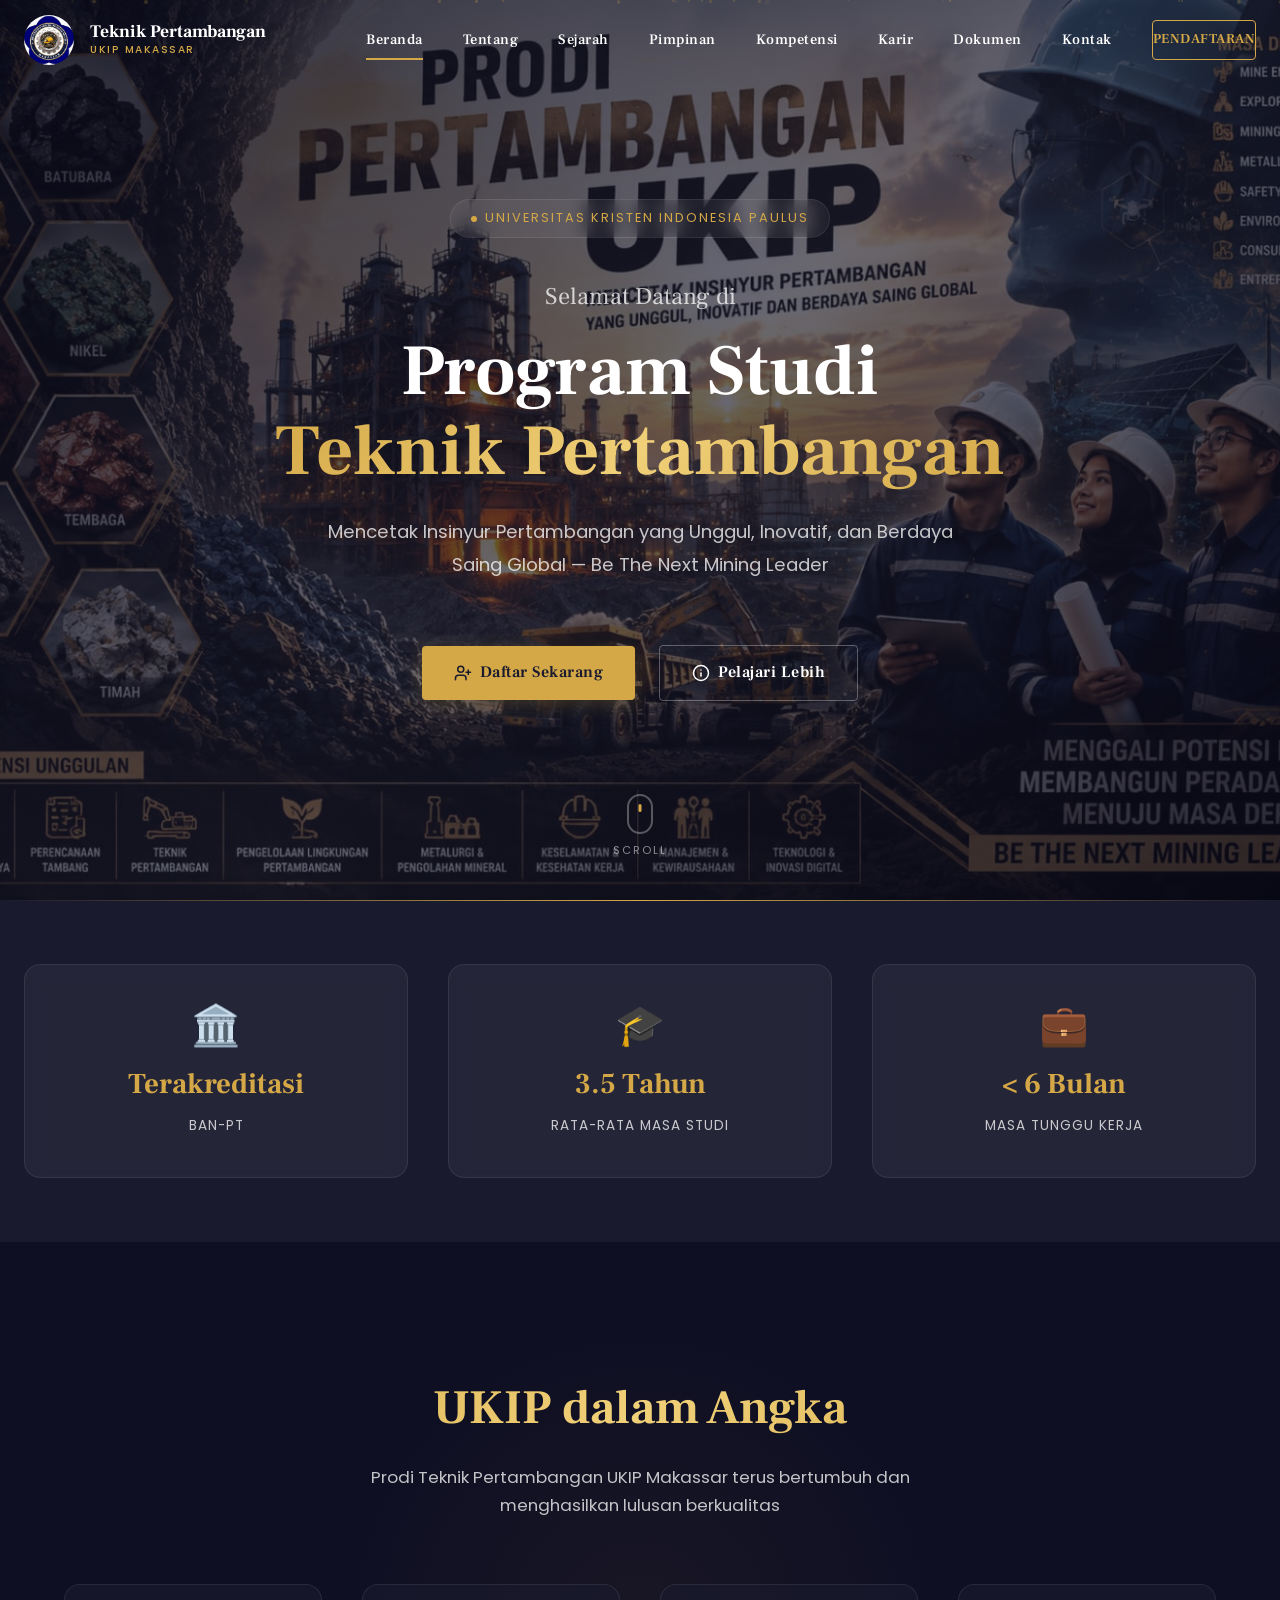
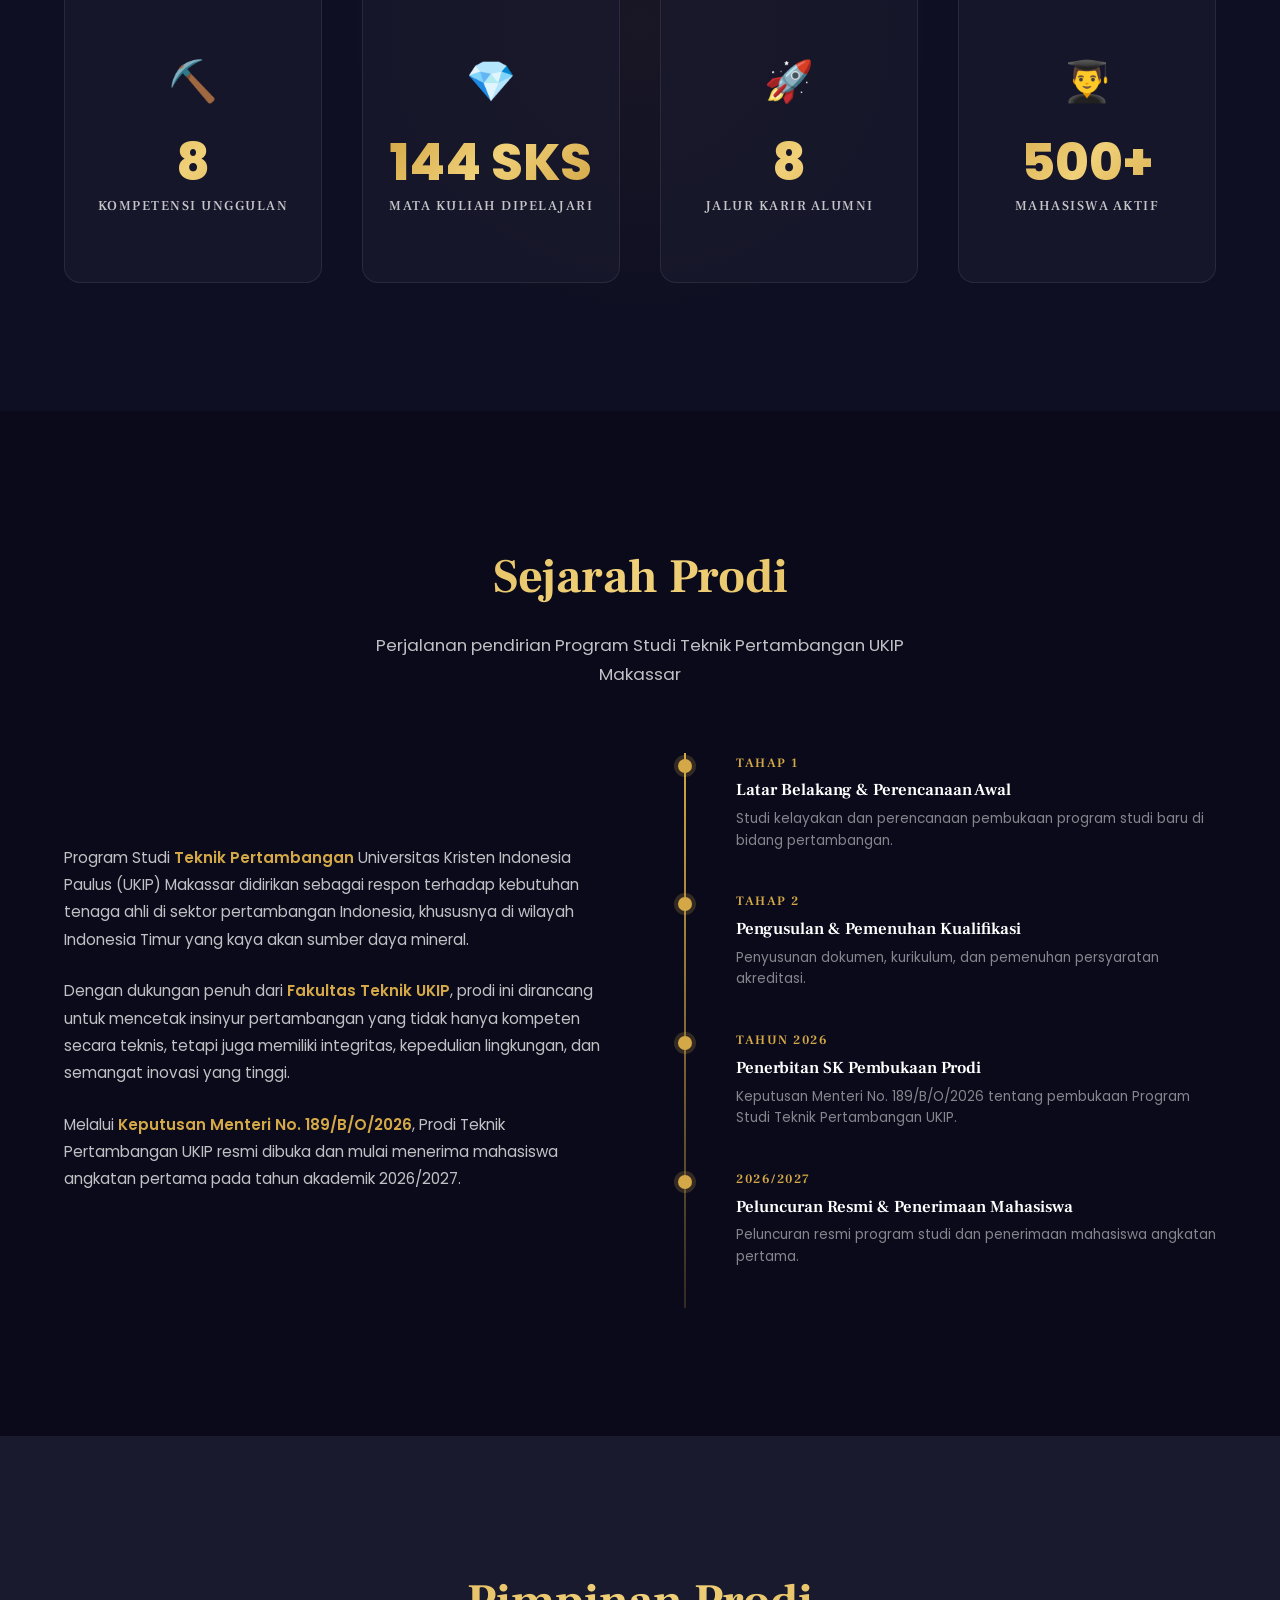
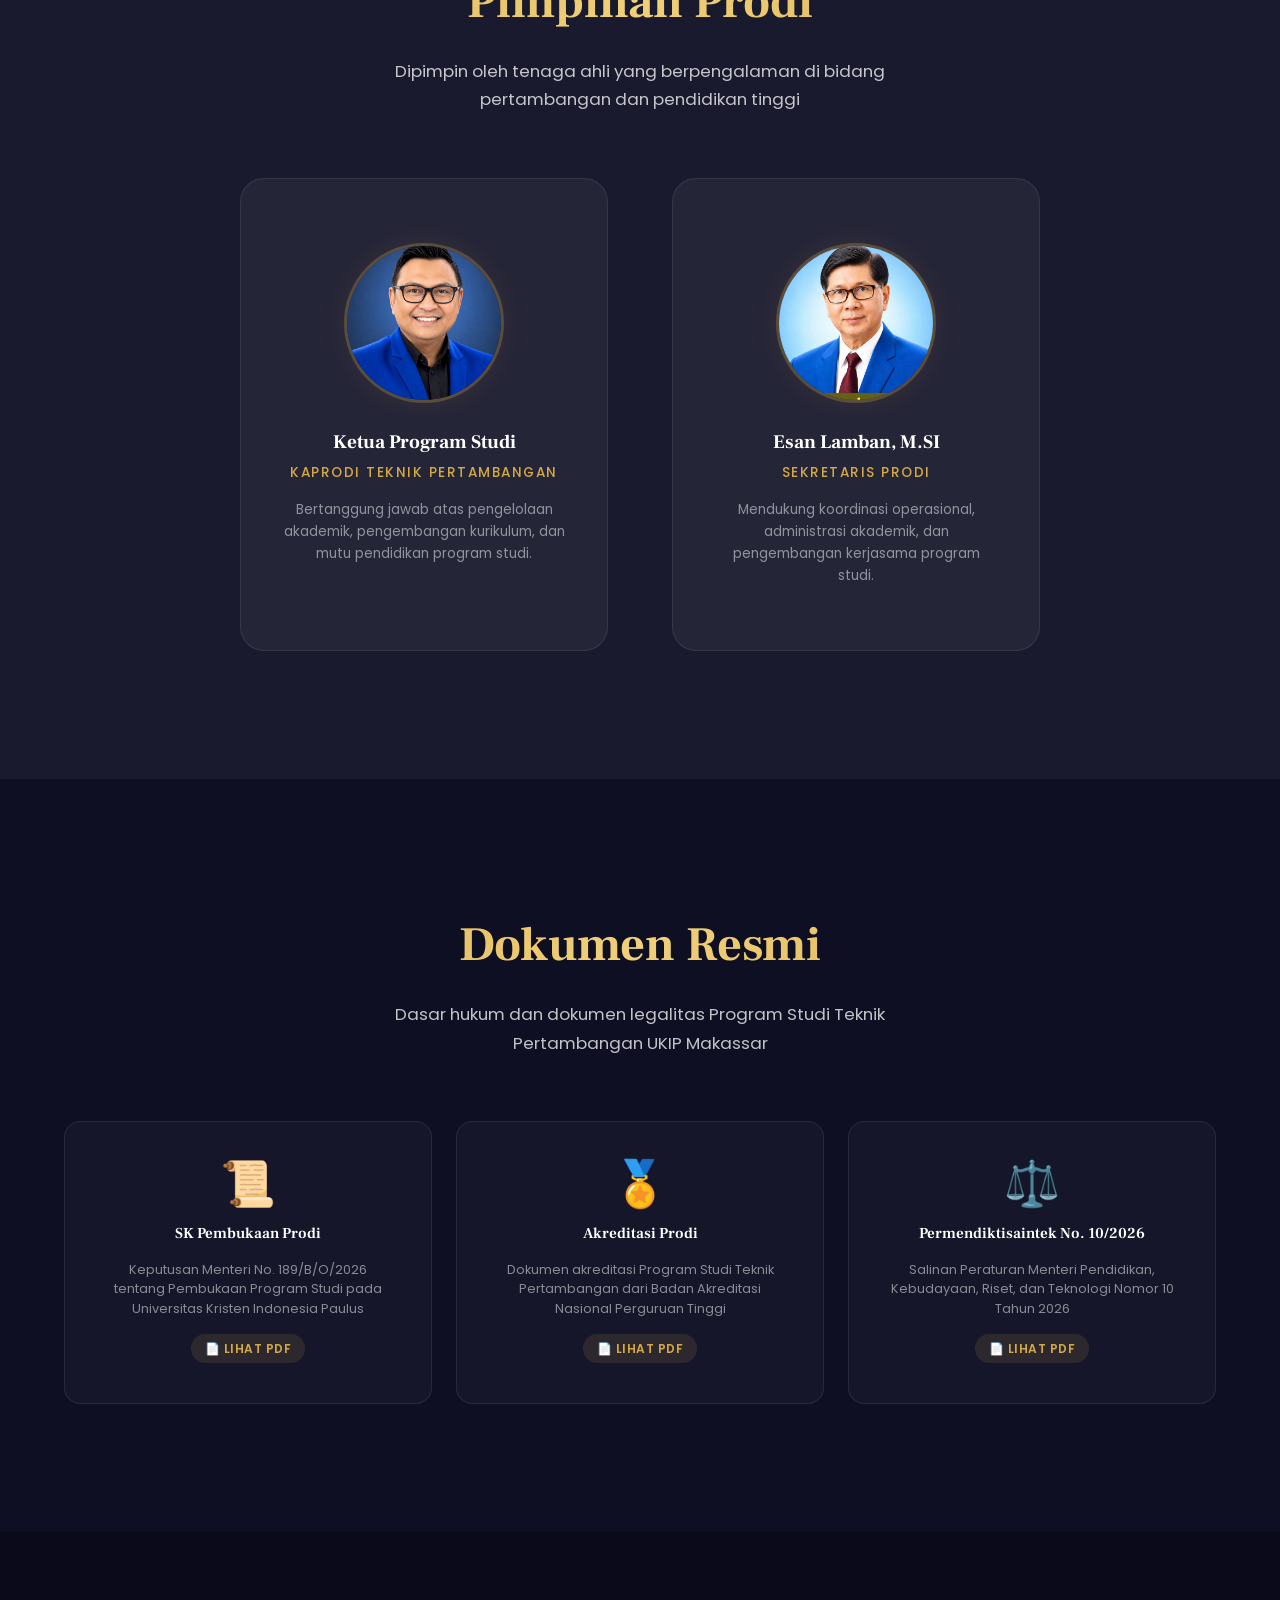
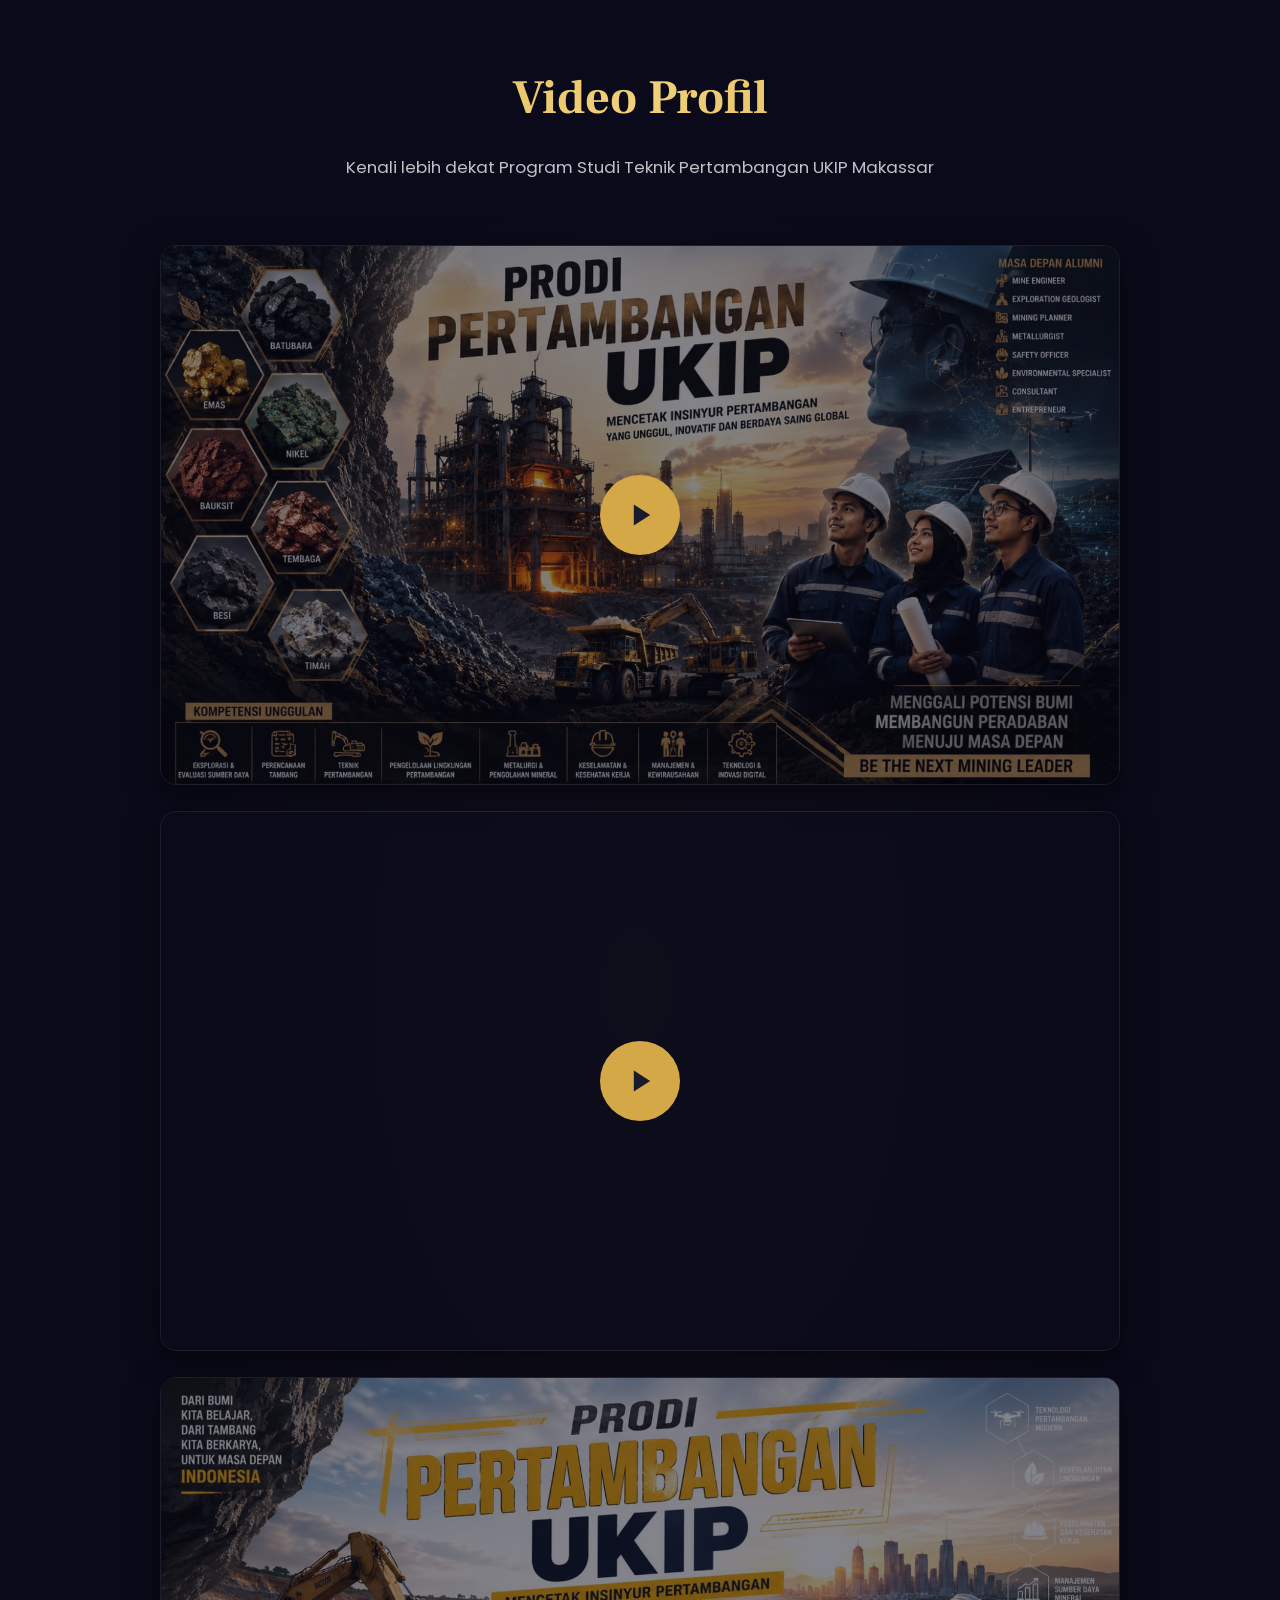
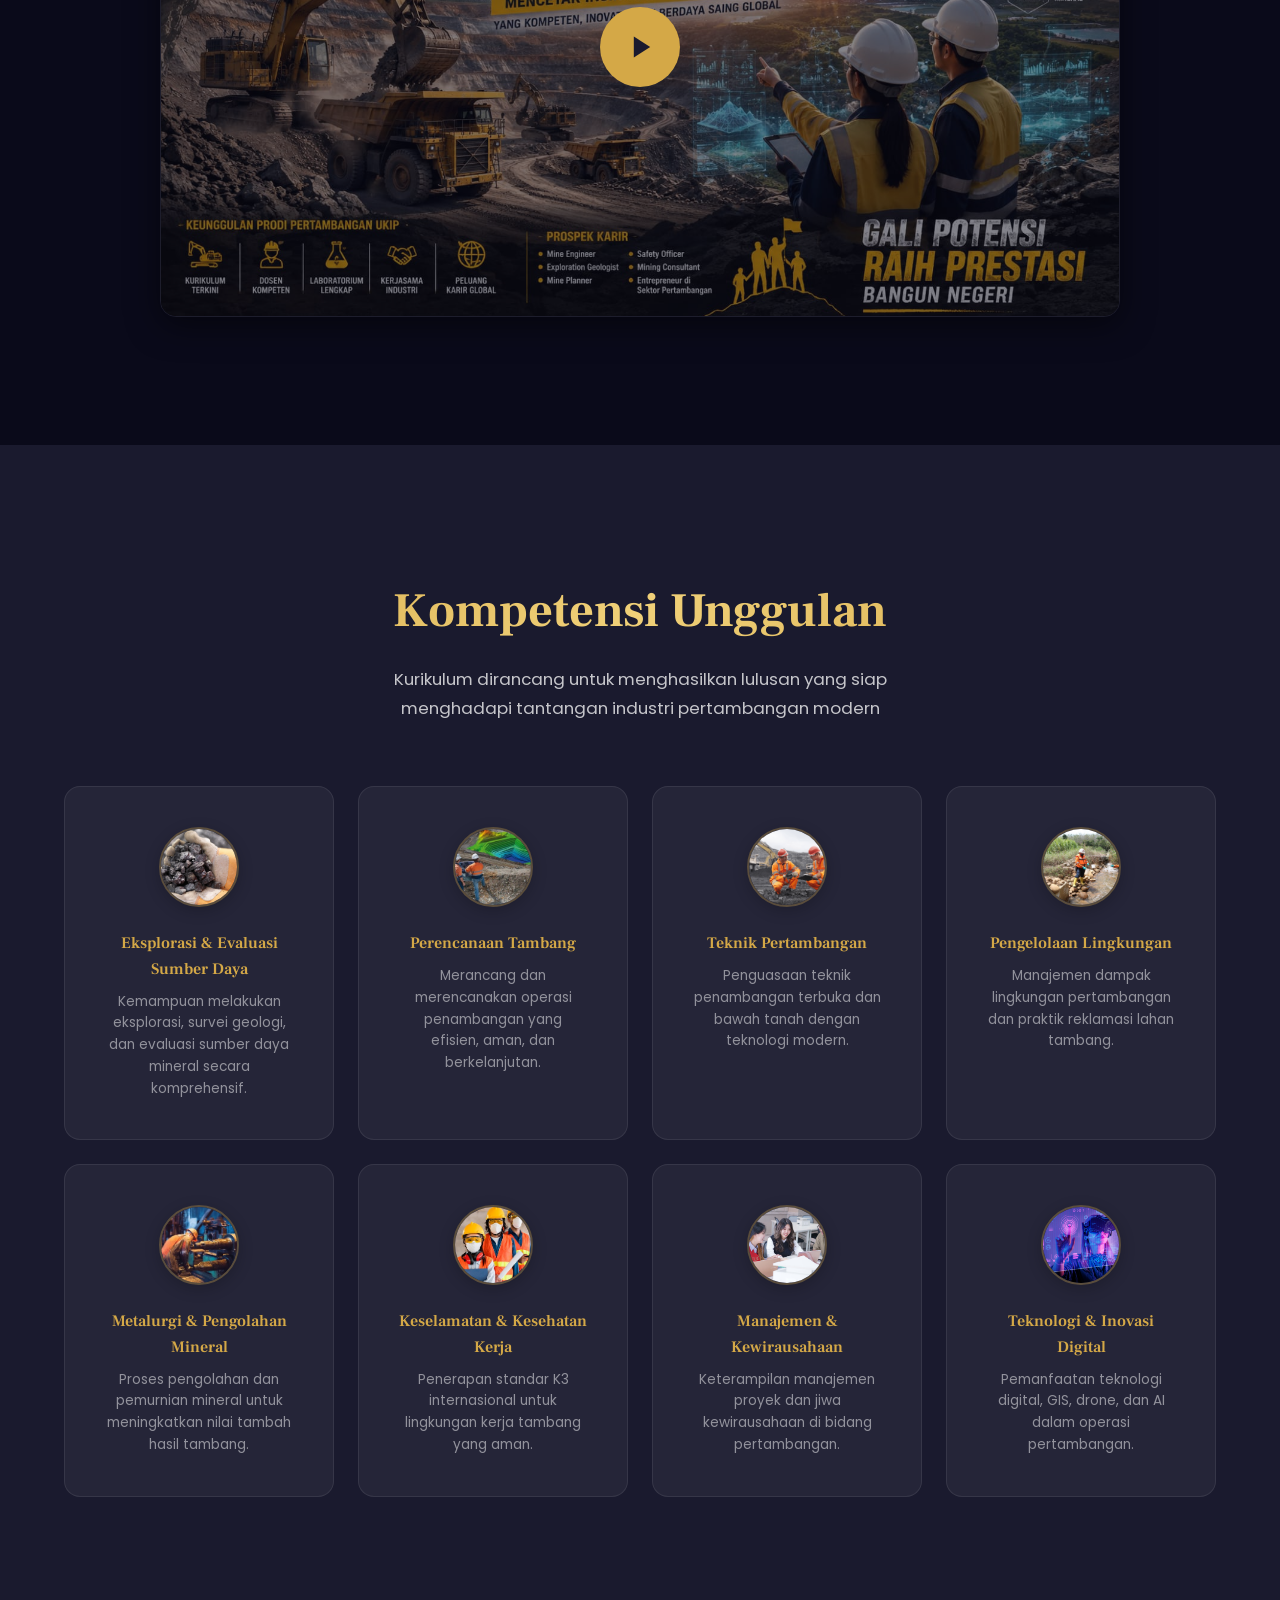
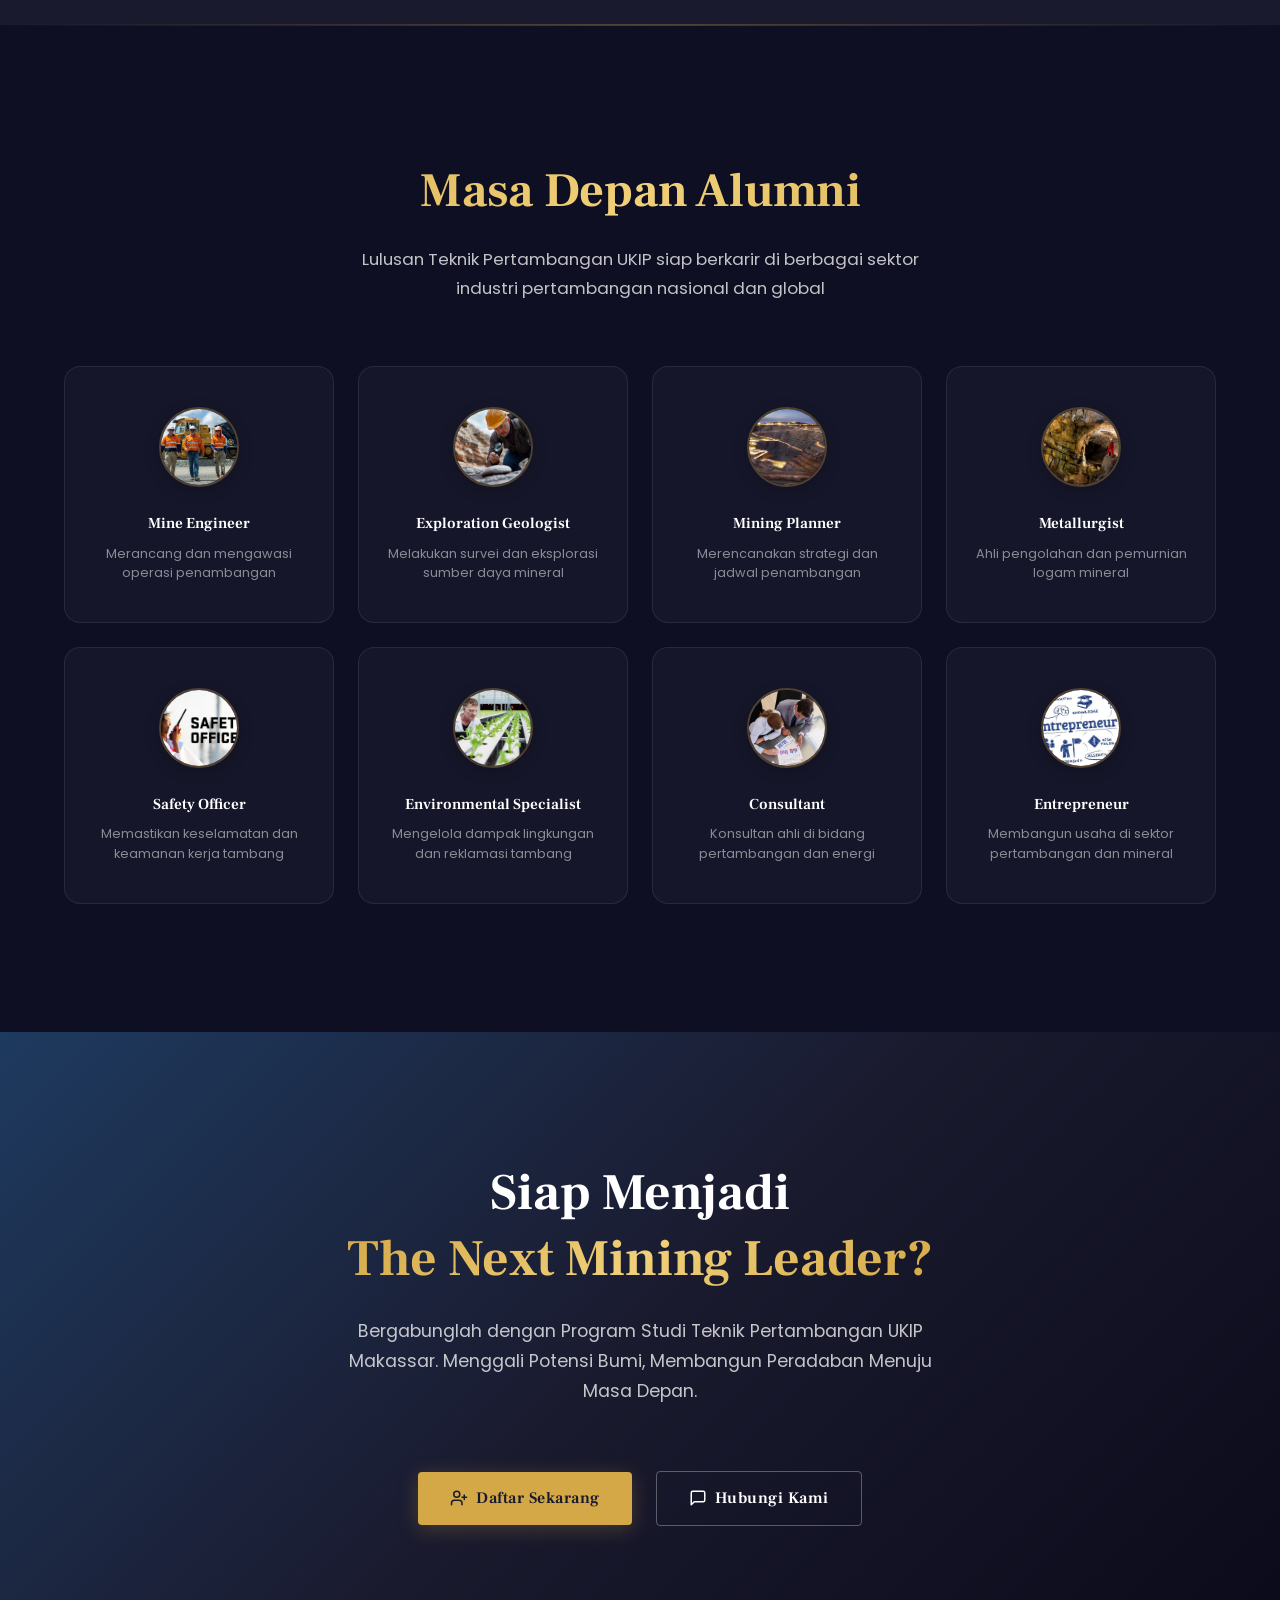
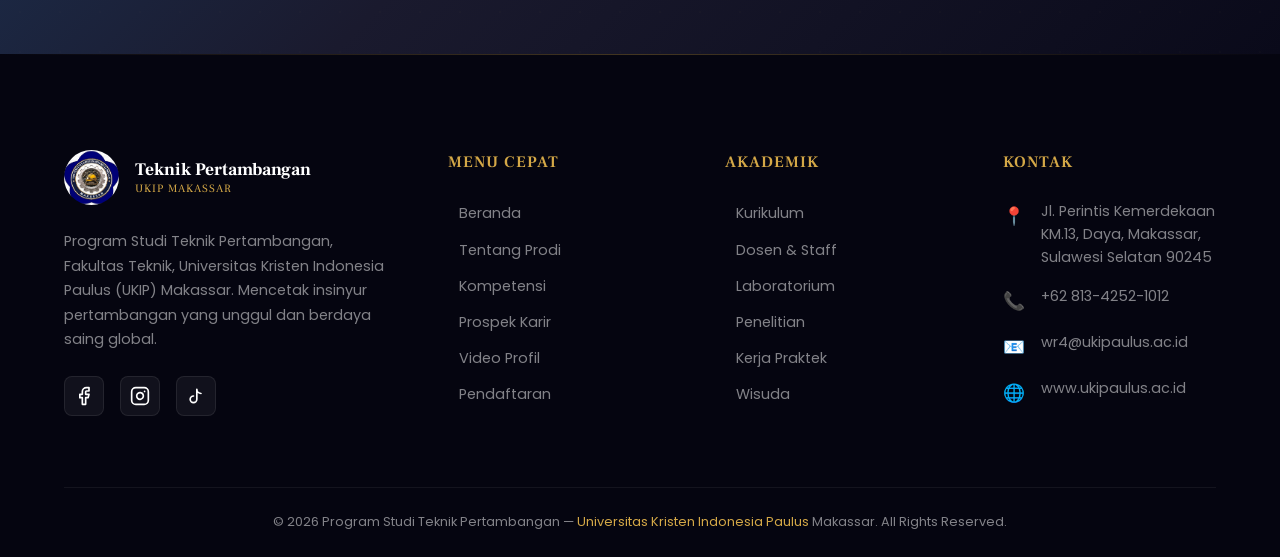
==== commit 69291fd7: "update commit" ====
--- a/index.html
+++ b/index.html
@@ -26,7 +26,7 @@
     <!-- ==================== HEADER ==================== -->
     <header class="header" id="header">
         <div class="container container-wide">
-            <a href="#" class="header-logo">
+            <a href="#beranda" class="header-logo">
                 <img src="asset/logo.jpeg" alt="Logo UKIP Teknik Pertambangan">
                 <div class="header-logo-text">
                     <span class="logo-name">Teknik Pertambangan</span>
@@ -150,9 +150,9 @@
                 <div class="stat-card">
                     <span class="stat-icon">💎</span>
                     <div class="stat-number">
-                        <span class="counter" data-target="7">0</span>
-                    </div>
-                    <div class="stat-label">Mineral Dipelajari</div>
+                        <span class="counter" data-target="144" data-suffix=" SKS">0</span>
+                    </div>
+                    <div class="stat-label">Mata kuliah Dipelajari</div>
                 </div>
                 <div class="stat-card">
                     <span class="stat-icon">🚀</span>
@@ -278,11 +278,33 @@
                     <source src="asset/video_promosi.mp4" type="video/mp4">
                     Browser Anda tidak mendukung pemutaran video.
                 </video>
-                <div class="video-play-overlay" id="video-overlay">
+                <div class="video-play-overlay">
                     <div class="play-btn">
                         <svg viewBox="0 0 24 24"><polygon points="5 3 19 12 5 21 5 3"></polygon></svg>
                     </div>
                 </div>
+            </div><br>
+            <div class="video-wrapper reveal">
+                <video preload="metadata">
+                    <source src="asset/video_perkenalan.mp4" type="video/mp4">
+                    Browser Anda tidak mendukung pemutaran video.
+                </video>
+                <div class="video-play-overlay">
+                    <div class="play-btn">
+                        <svg viewBox="0 0 24 24"><polygon points="5 3 19 12 5 21 5 3"></polygon></svg>
+                    </div>
+                </div>
+            </div><br>
+            <div class="video-wrapper reveal">
+                <video preload="metadata" poster="asset/thumbnail.jpeg">
+                    <source src="asset/video_promosi2.mp4" type="video/mp4">
+                    Browser Anda tidak mendukung pemutaran video.
+                </video>
+                <div class="video-play-overlay">
+                    <div class="play-btn">
+                        <svg viewBox="0 0 24 24"><polygon points="5 3 19 12 5 21 5 3"></polygon></svg>
+                    </div>
+                </div>
             </div>
         </div>
     </section>
@@ -295,42 +317,42 @@
 
             <div class="competency-grid">
                 <div class="competency-card">
-                    <div class="competency-icon">🔍</div>
+                    <img src="asset/Eksplorasi & Evaluasi Sumber Daya.jpg" alt="Exploration Geologist" class="career-icon">
                     <h3 class="competency-title">Eksplorasi &amp; Evaluasi Sumber Daya</h3>
                     <p class="competency-desc">Kemampuan melakukan eksplorasi, survei geologi, dan evaluasi sumber daya mineral secara komprehensif.</p>
                 </div>
                 <div class="competency-card">
-                    <div class="competency-icon">📐</div>
+                    <img src="asset/Perencanaan Tambang.jpg" alt="Exploration Geologist" class="career-icon">
                     <h3 class="competency-title">Perencanaan Tambang</h3>
                     <p class="competency-desc">Merancang dan merencanakan operasi penambangan yang efisien, aman, dan berkelanjutan.</p>
                 </div>
                 <div class="competency-card">
-                    <div class="competency-icon">⛏️</div>
+                    <img src="asset/Teknik Pertambangan.png" alt="Exploration Geologist" class="career-icon">
                     <h3 class="competency-title">Teknik Pertambangan</h3>
                     <p class="competency-desc">Penguasaan teknik penambangan terbuka dan bawah tanah dengan teknologi modern.</p>
                 </div>
                 <div class="competency-card">
-                    <div class="competency-icon">🌿</div>
+                    <img src="asset/Pengelolaan Lingkungan.jpg" alt="Exploration Geologist" class="career-icon">
                     <h3 class="competency-title">Pengelolaan Lingkungan</h3>
                     <p class="competency-desc">Manajemen dampak lingkungan pertambangan dan praktik reklamasi lahan tambang.</p>
                 </div>
-                <div class="competency-card">
-                    <div class="competency-icon">🔬</div>
+                <div class="competency-card">                    
+                    <img src="asset/Metalurgi & Pengolahan Mineral.jpg" alt="Exploration Geologist" class="career-icon">
                     <h3 class="competency-title">Metalurgi &amp; Pengolahan Mineral</h3>
                     <p class="competency-desc">Proses pengolahan dan pemurnian mineral untuk meningkatkan nilai tambah hasil tambang.</p>
                 </div>
                 <div class="competency-card">
-                    <div class="competency-icon">🦺</div>
+                    <img src="asset/Keselamatan & Kesehatan Kerja.jpg" alt="Exploration Geologist" class="career-icon">
                     <h3 class="competency-title">Keselamatan &amp; Kesehatan Kerja</h3>
                     <p class="competency-desc">Penerapan standar K3 internasional untuk lingkungan kerja tambang yang aman.</p>
                 </div>
                 <div class="competency-card">
-                    <div class="competency-icon">📊</div>
+                    <img src="asset/Manajemen & Kewirausahaan.jpg" alt="Exploration Geologist" class="career-icon">
                     <h3 class="competency-title">Manajemen &amp; Kewirausahaan</h3>
                     <p class="competency-desc">Keterampilan manajemen proyek dan jiwa kewirausahaan di bidang pertambangan.</p>
                 </div>
                 <div class="competency-card">
-                    <div class="competency-icon">💻</div>
+                    <img src="asset/Teknologi & Inovasi Digital.png" alt="Exploration Geologist" class="career-icon">
                     <h3 class="competency-title">Teknologi &amp; Inovasi Digital</h3>
                     <p class="competency-desc">Pemanfaatan teknologi digital, GIS, drone, dan AI dalam operasi pertambangan.</p>
                 </div>
@@ -431,13 +453,13 @@
                         Program Studi Teknik Pertambangan, Fakultas Teknik, Universitas Kristen Indonesia Paulus (UKIP) Makassar. Mencetak insinyur pertambangan yang unggul dan berdaya saing global.
                     </p>
                     <div class="footer-social">
-                        <a href="#" aria-label="Facebook" target="_blank">
+                        <a href="https://facebook.com/ukipmakassar" aria-label="Facebook" target="_blank">
                             <svg width="20" height="20" viewBox="0 0 24 24" fill="none" stroke="currentColor" stroke-width="2" stroke-linecap="round" stroke-linejoin="round"><path d="M18 2h-3a5 5 0 0 0-5 5v3H7v4h3v8h4v-8h3l1-4h-4V7a1 1 0 0 1 1-1h3z"></path></svg>
                         </a>
-                        <a href="#" aria-label="Instagram" target="_blank">
+                        <a href="https://instagram.com/ukipmakassar" aria-label="Instagram" target="_blank">
                             <svg width="20" height="20" viewBox="0 0 24 24" fill="none" stroke="currentColor" stroke-width="2" stroke-linecap="round" stroke-linejoin="round"><rect x="2" y="2" width="20" height="20" rx="5" ry="5"></rect><path d="M16 11.37A4 4 0 1 1 12.63 8 4 4 0 0 1 16 11.37z"></path><line x1="17.5" y1="6.5" x2="17.51" y2="6.5"></line></svg>
                         </a>
-                        <a href="https://tiktok.com/@pertambangan.ukip" aria-label="TikTok" target="_blank">
+                        <a href="https://tiktok.com/@ukipmakassar" aria-label="TikTok" target="_blank">
                             <svg width="20" height="20" viewBox="0 0 24 24" fill="none" stroke="currentColor" stroke-width="2" stroke-linecap="round" stroke-linejoin="round"><path d="M9 12a4 4 0 1 0 4 4V4a5 5 0 0 0 5 5"></path></svg>
                         </a>
                     </div>
@@ -460,12 +482,12 @@
                 <div class="footer-col">
                     <h4>Akademik</h4>
                     <ul>
-                        <li><a href="#">Kurikulum</a></li>
-                        <li><a href="#">Dosen & Staff</a></li>
-                        <li><a href="#">Laboratorium</a></li>
-                        <li><a href="#">Penelitian</a></li>
-                        <li><a href="#">Kerja Praktek</a></li>
-                        <li><a href="#">Wisuda</a></li>
+                        <li><a href="javascript:void(0)">Kurikulum</a></li>
+                        <li><a href="javascript:void(0)">Dosen & Staff</a></li>
+                        <li><a href="javascript:void(0)">Laboratorium</a></li>
+                        <li><a href="javascript:void(0)">Penelitian</a></li>
+                        <li><a href="javascript:void(0)">Kerja Praktek</a></li>
+                        <li><a href="javascript:void(0)">Wisuda</a></li>
                     </ul>
                 </div>
 
@@ -492,7 +514,7 @@
             </div>
 
             <div class="footer-bottom">
-                <p>&copy; 2026 Program Studi Teknik Pertambangan — <a href="#">Universitas Kristen Indonesia Paulus</a> Makassar. All Rights Reserved.</p>
+                <p>&copy; 2026 Program Studi Teknik Pertambangan — <a href="https://ukipaulus.ac.id" target="_blank">Universitas Kristen Indonesia Paulus</a> Makassar. All Rights Reserved.</p>
             </div>
         </div>
     </footer>
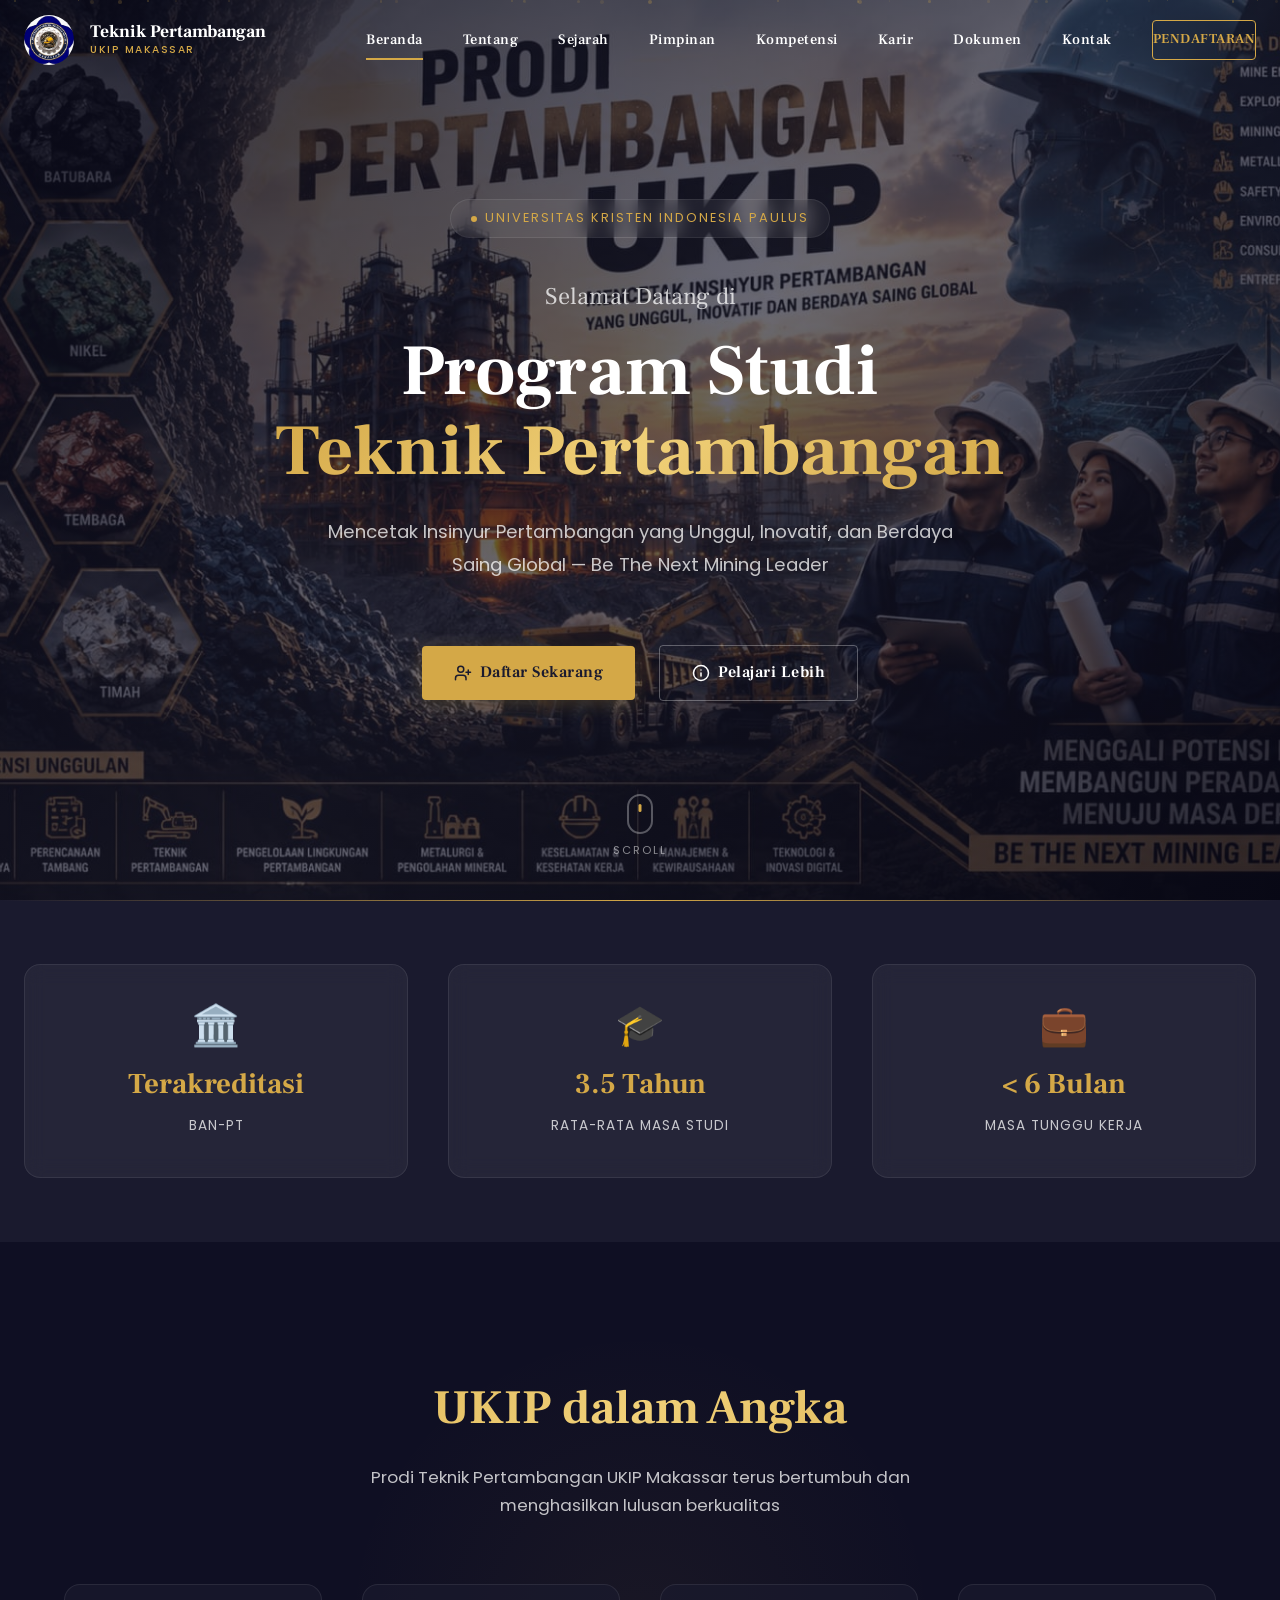
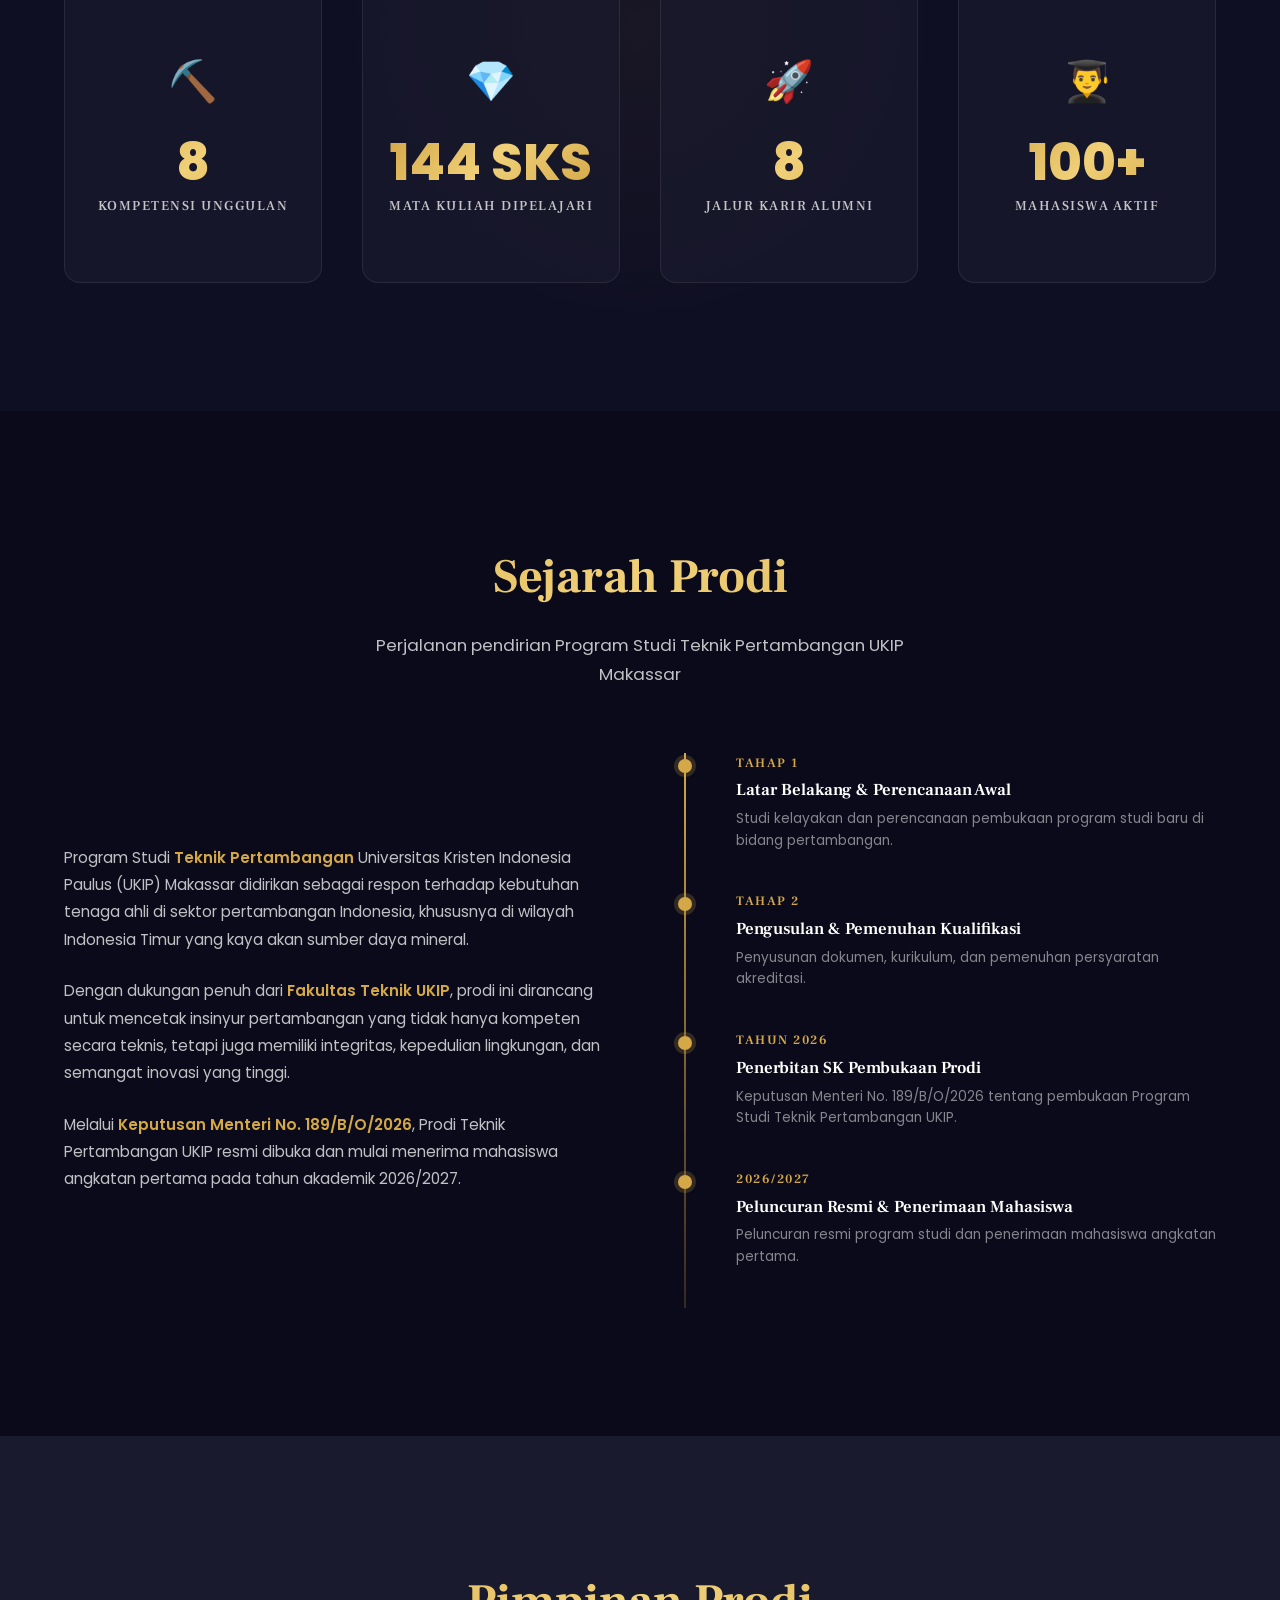
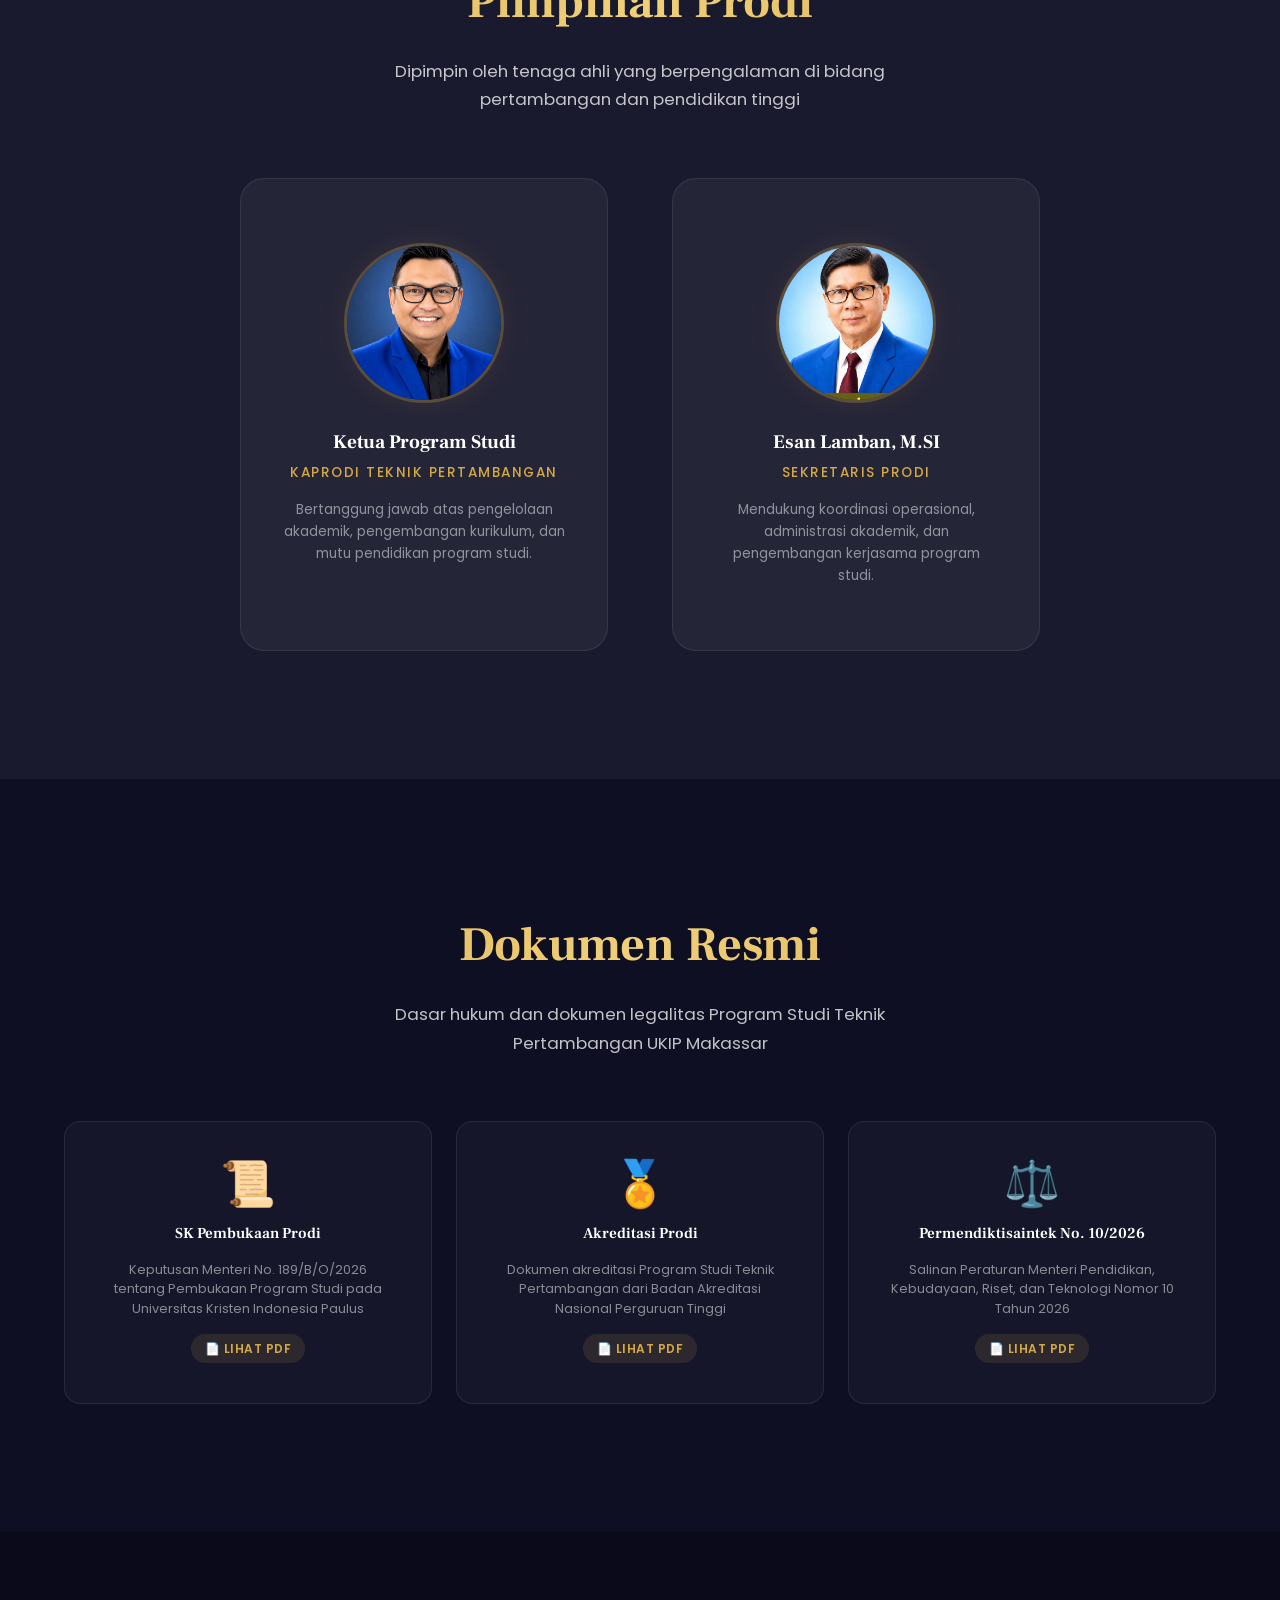
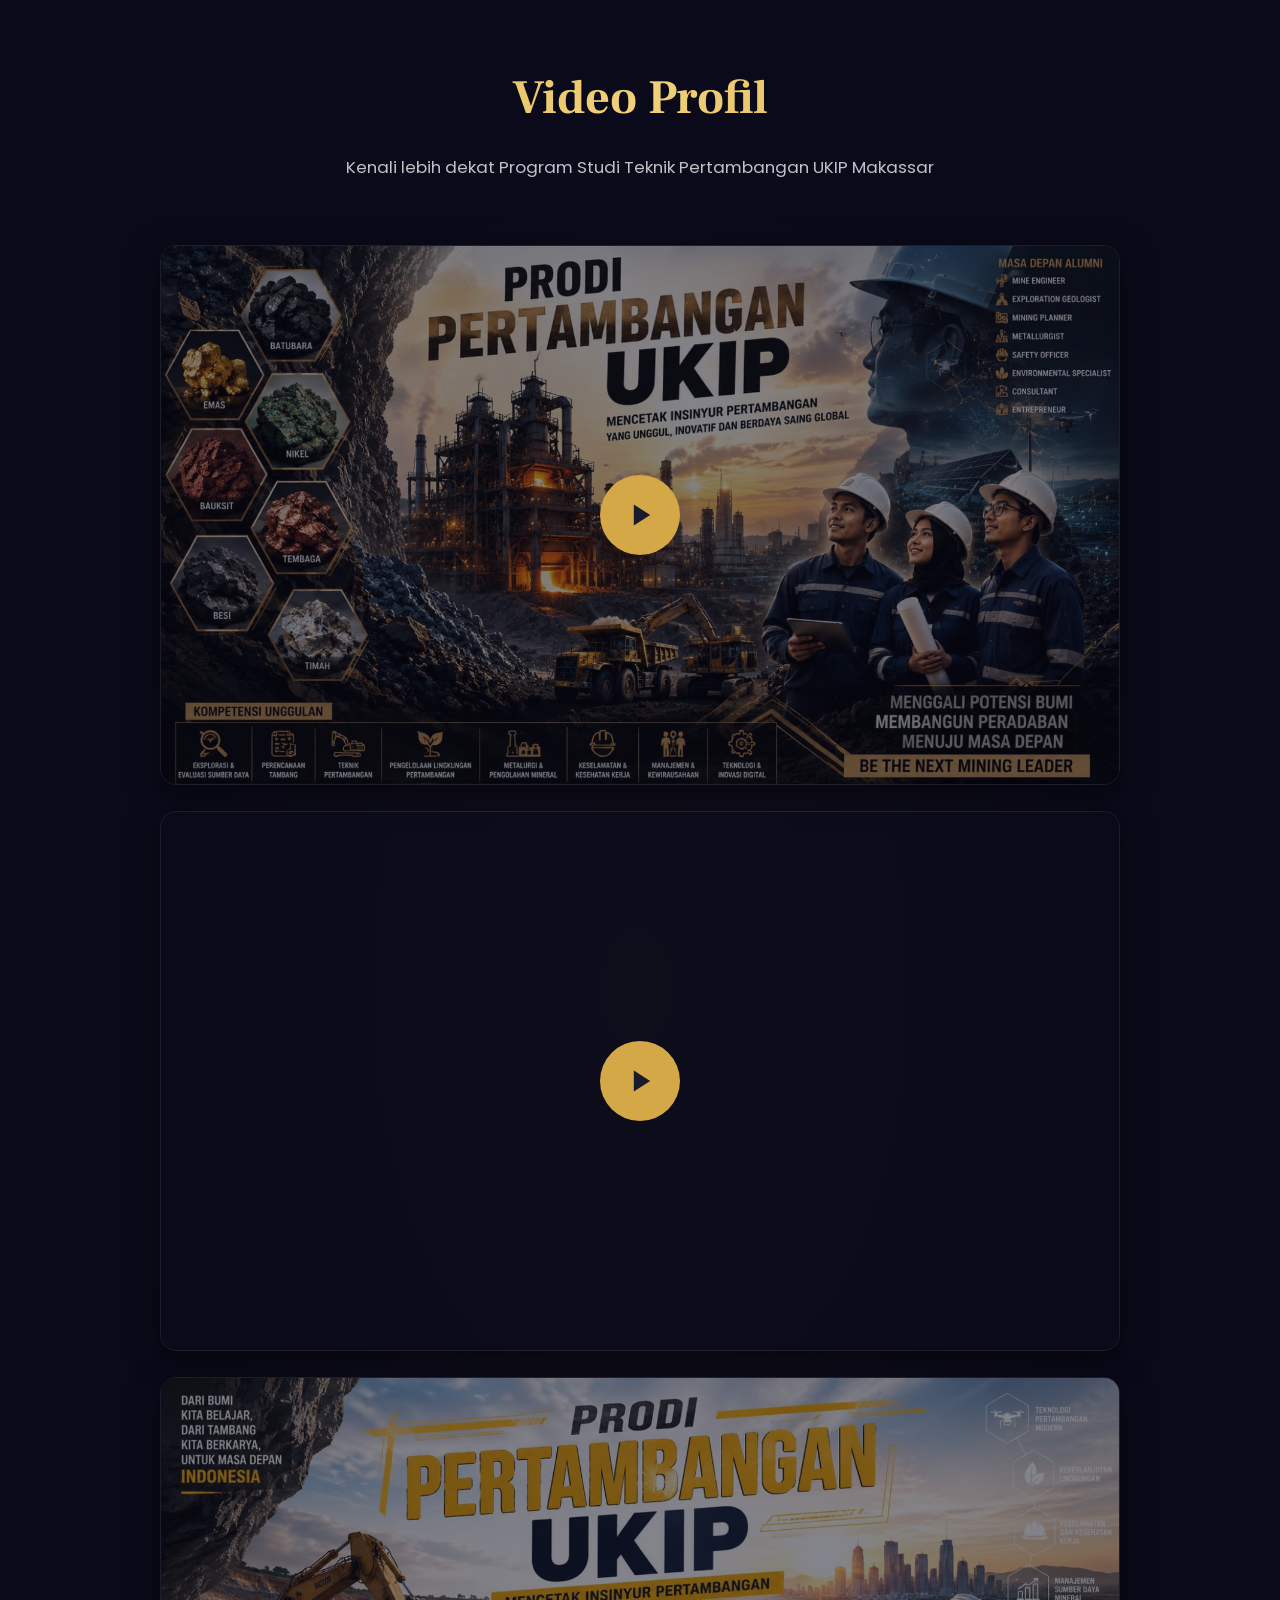
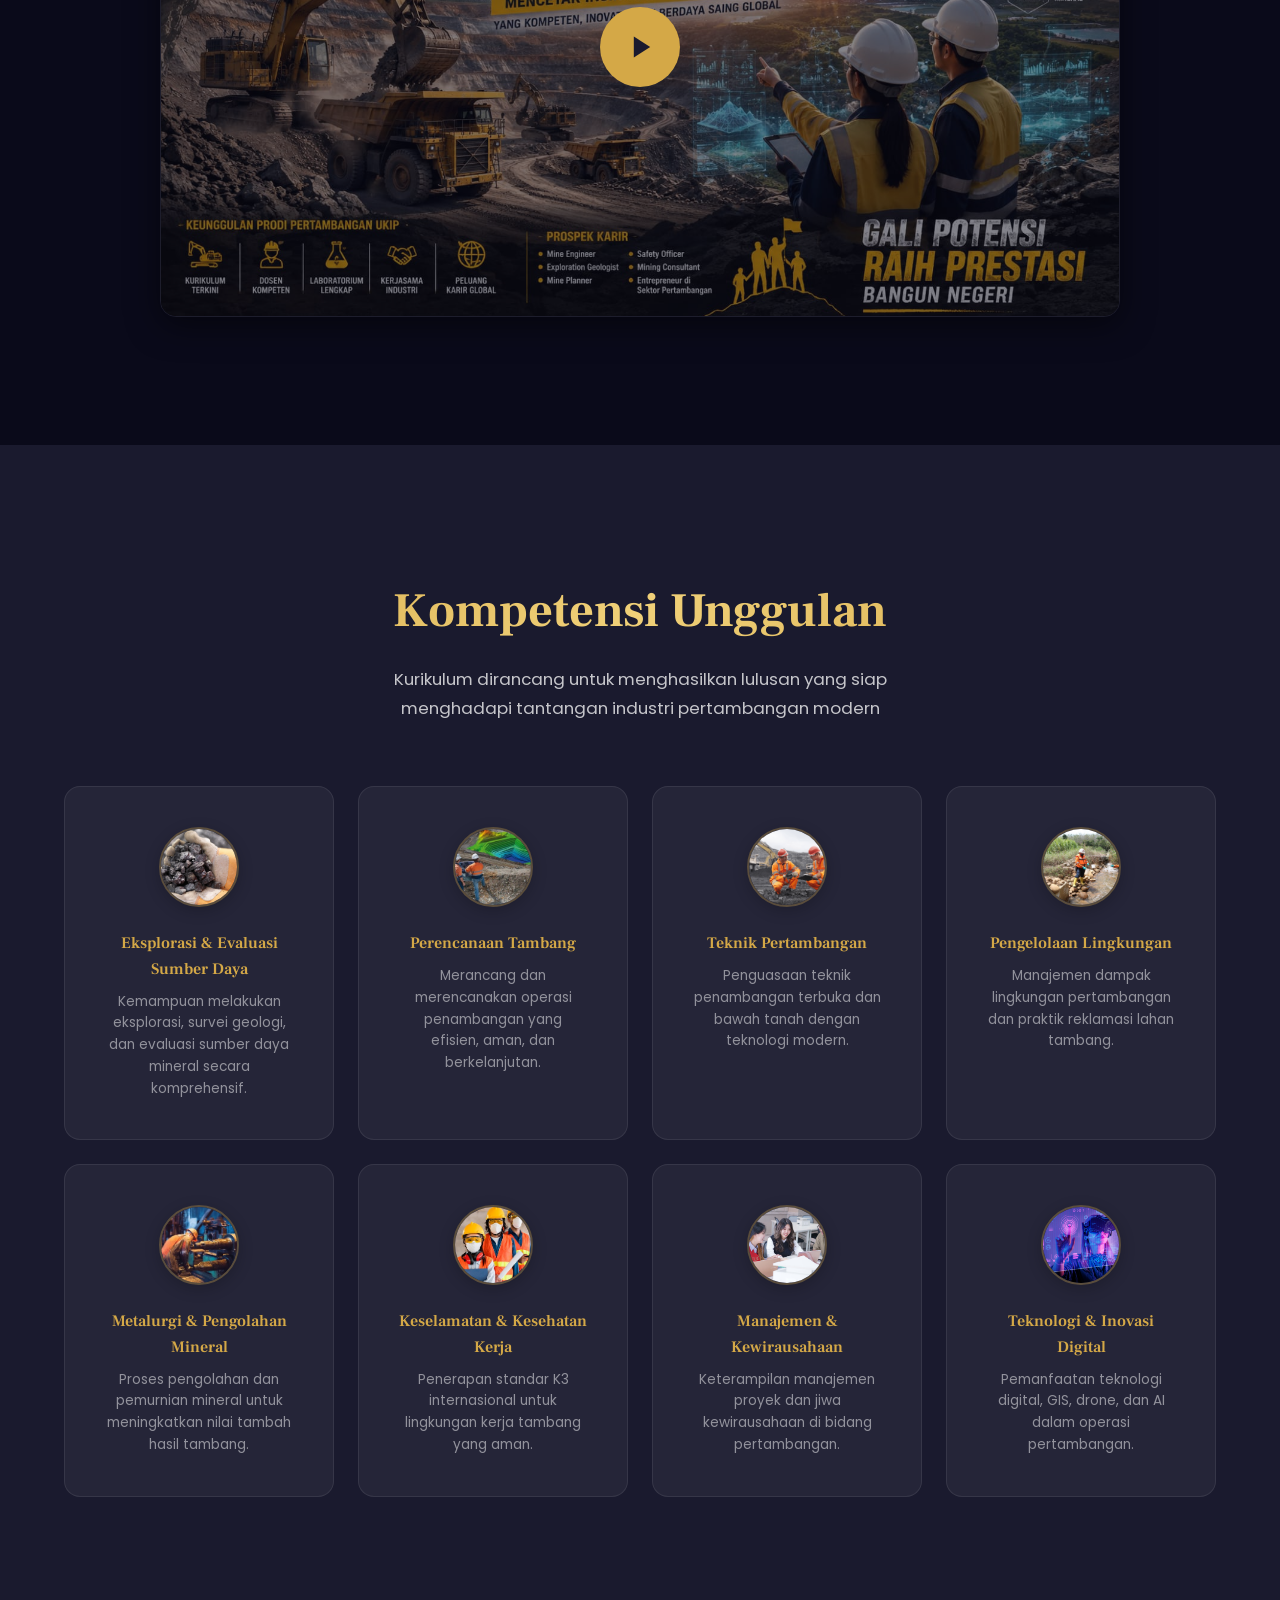
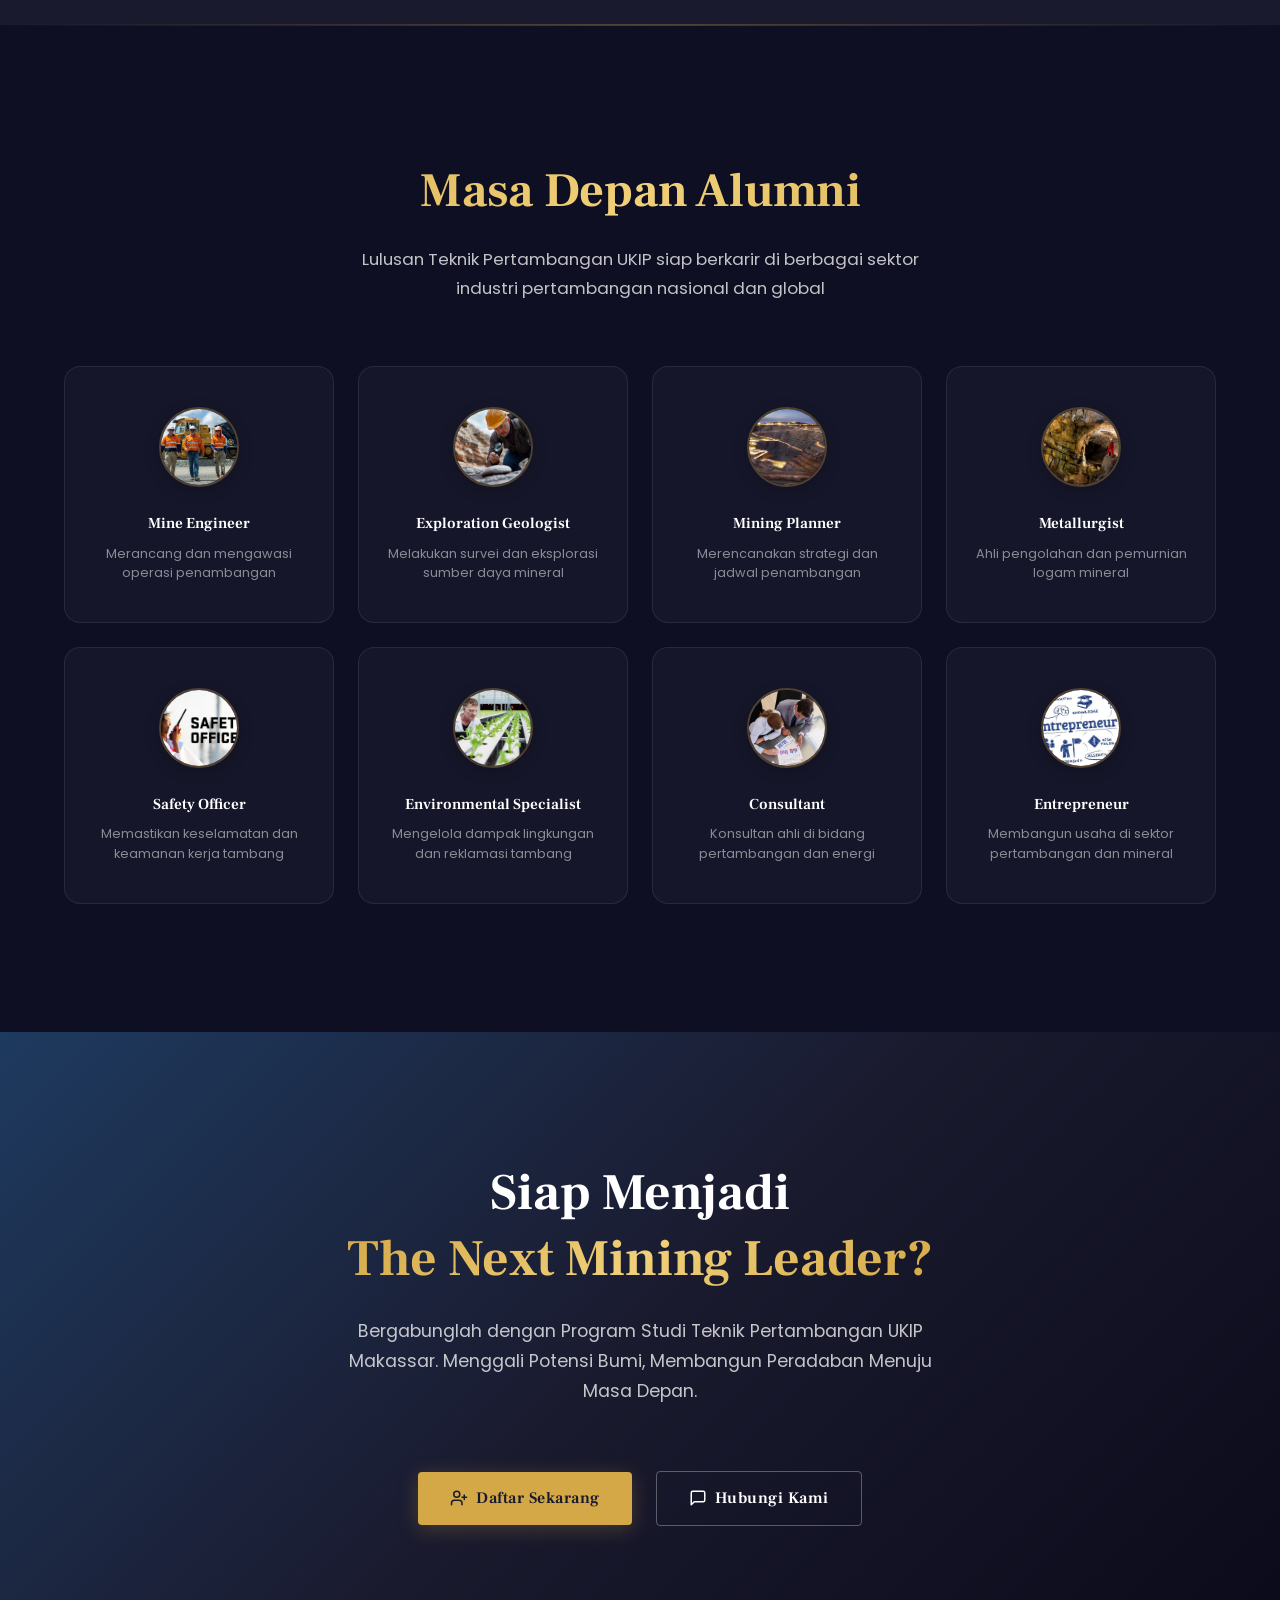
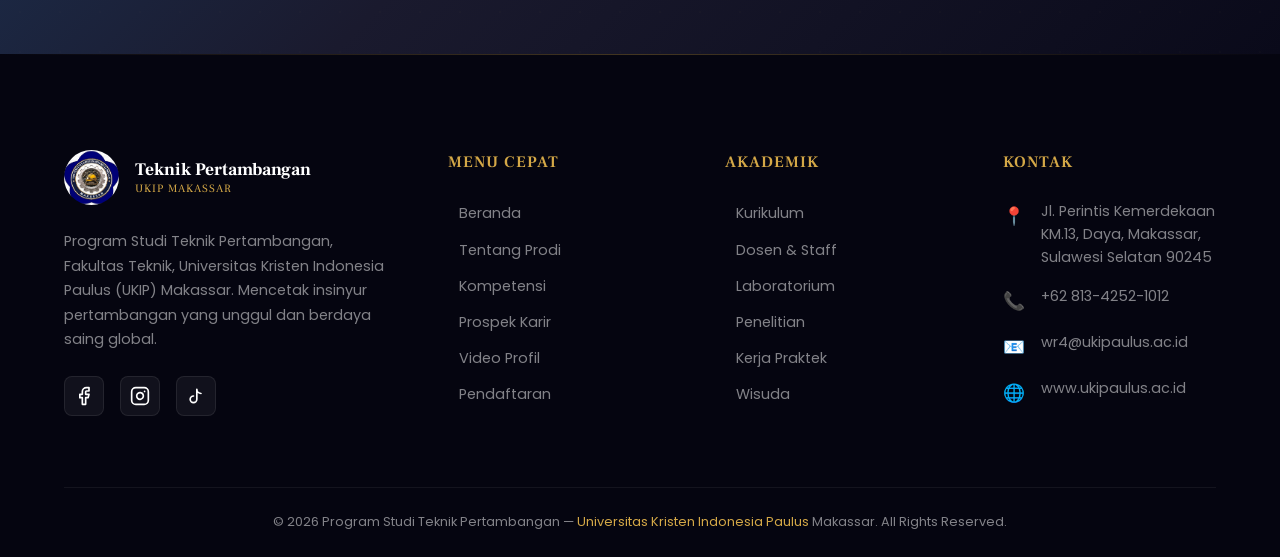
==== commit d272c2db: "Update index.html" ====
--- a/index.html
+++ b/index.html
@@ -164,7 +164,7 @@
                 <div class="stat-card">
                     <span class="stat-icon">👨‍🎓</span>
                     <div class="stat-number">
-                        <span class="counter" data-target="500" data-suffix="+">0</span>
+                        <span class="counter" data-target="100" data-suffix="+">0</span>
                     </div>
                     <div class="stat-label">Mahasiswa Aktif</div>
                 </div>
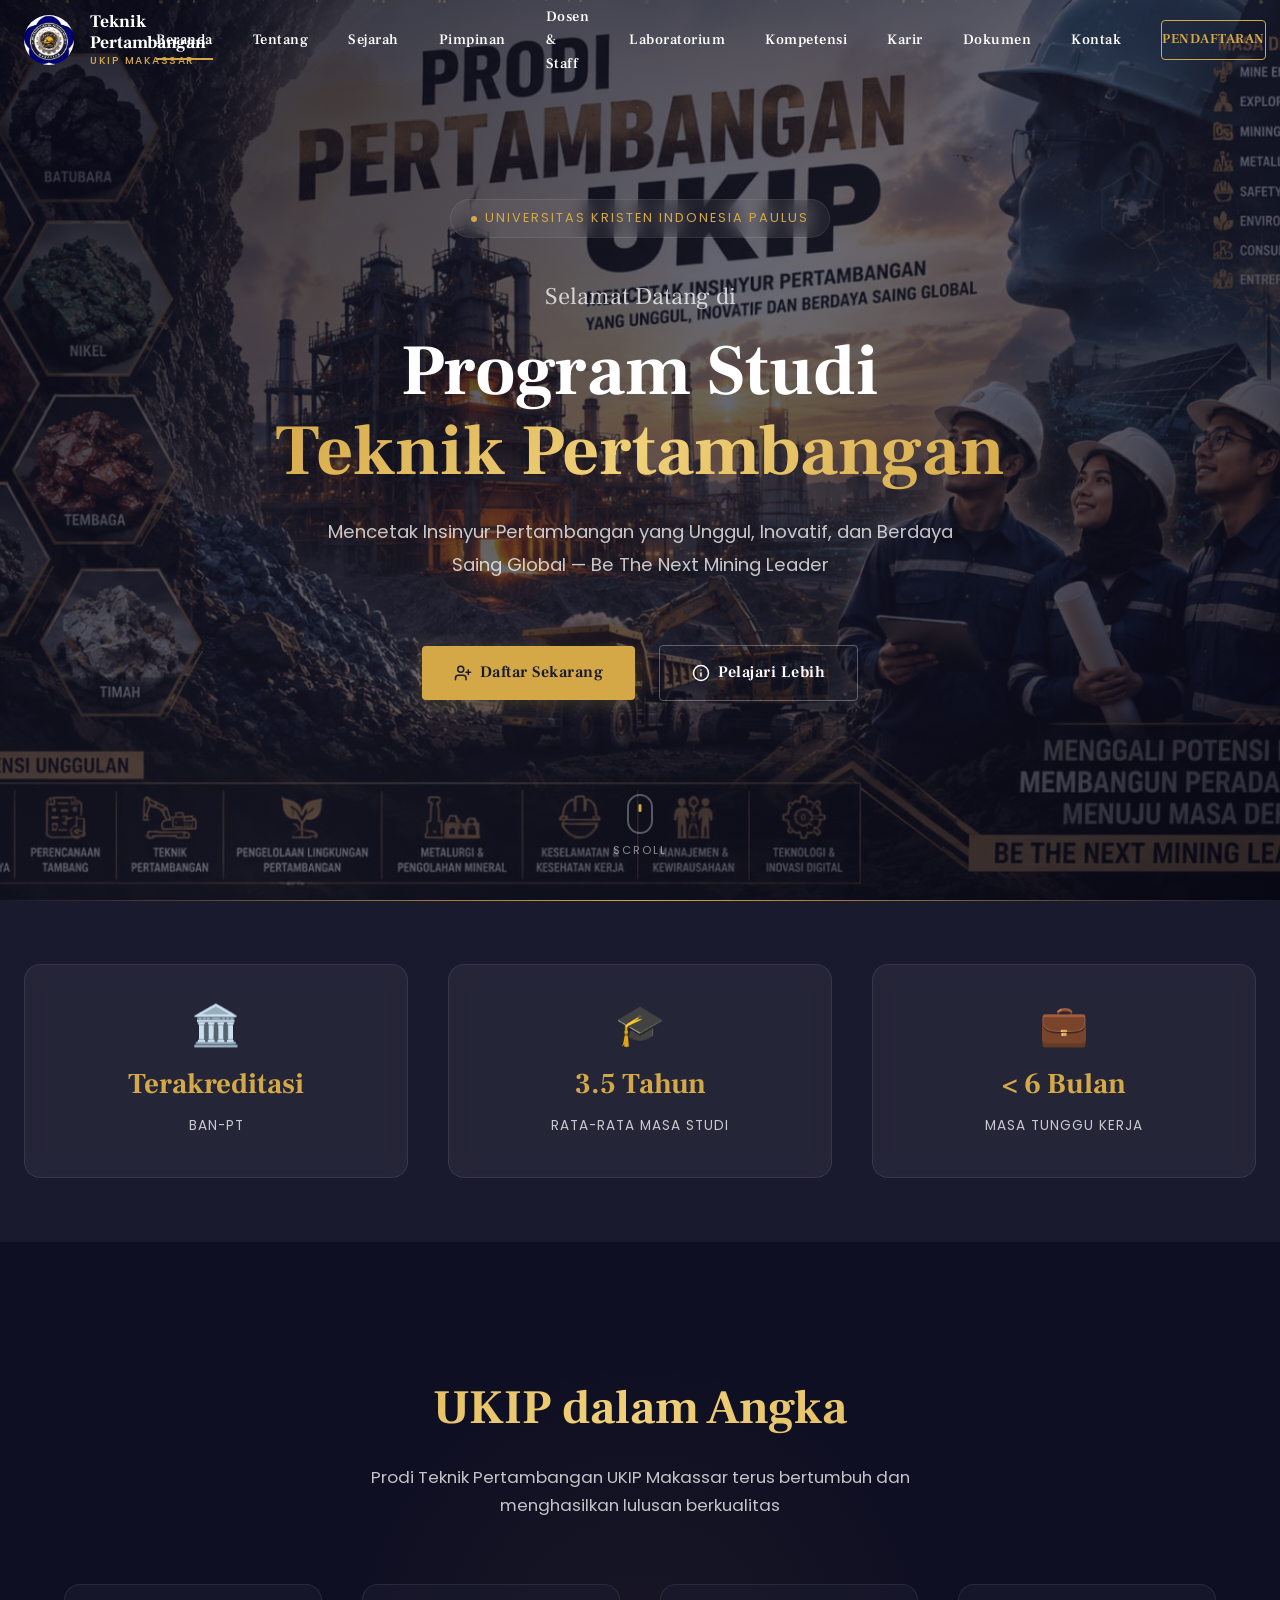
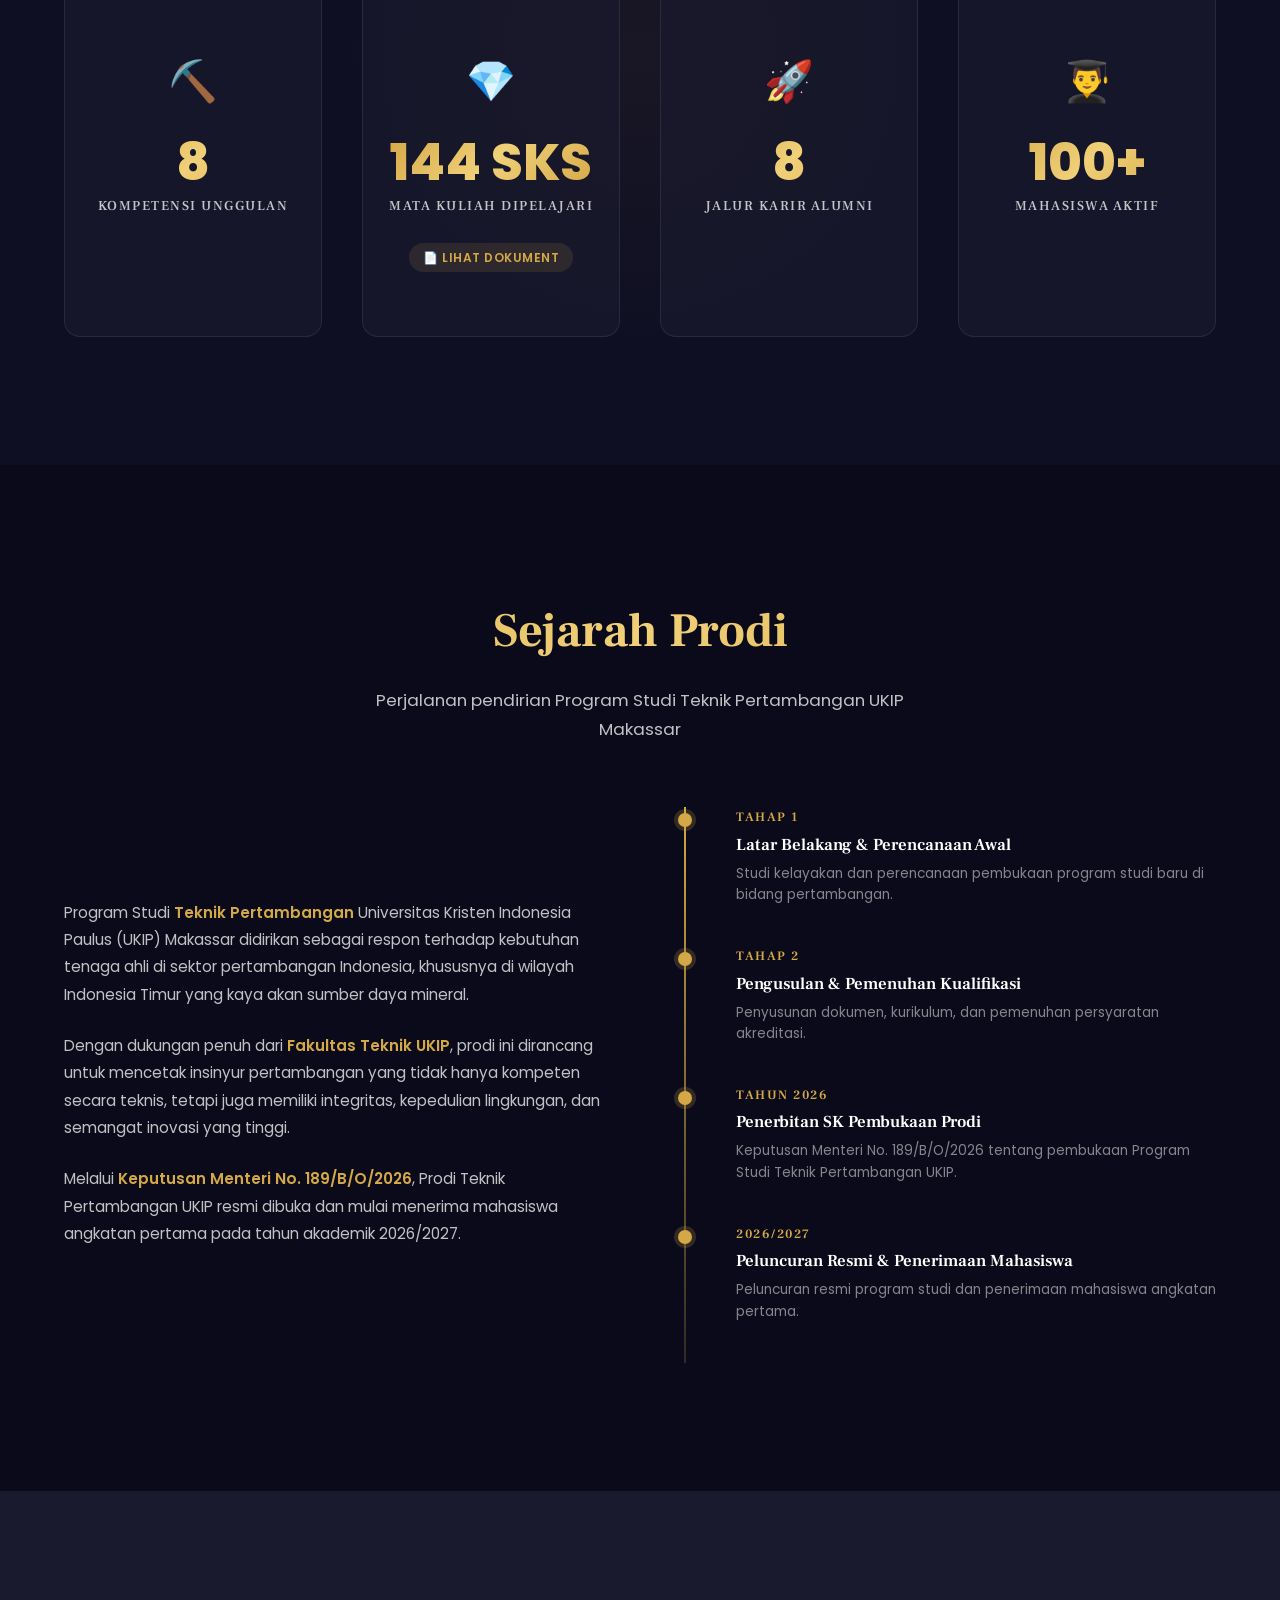
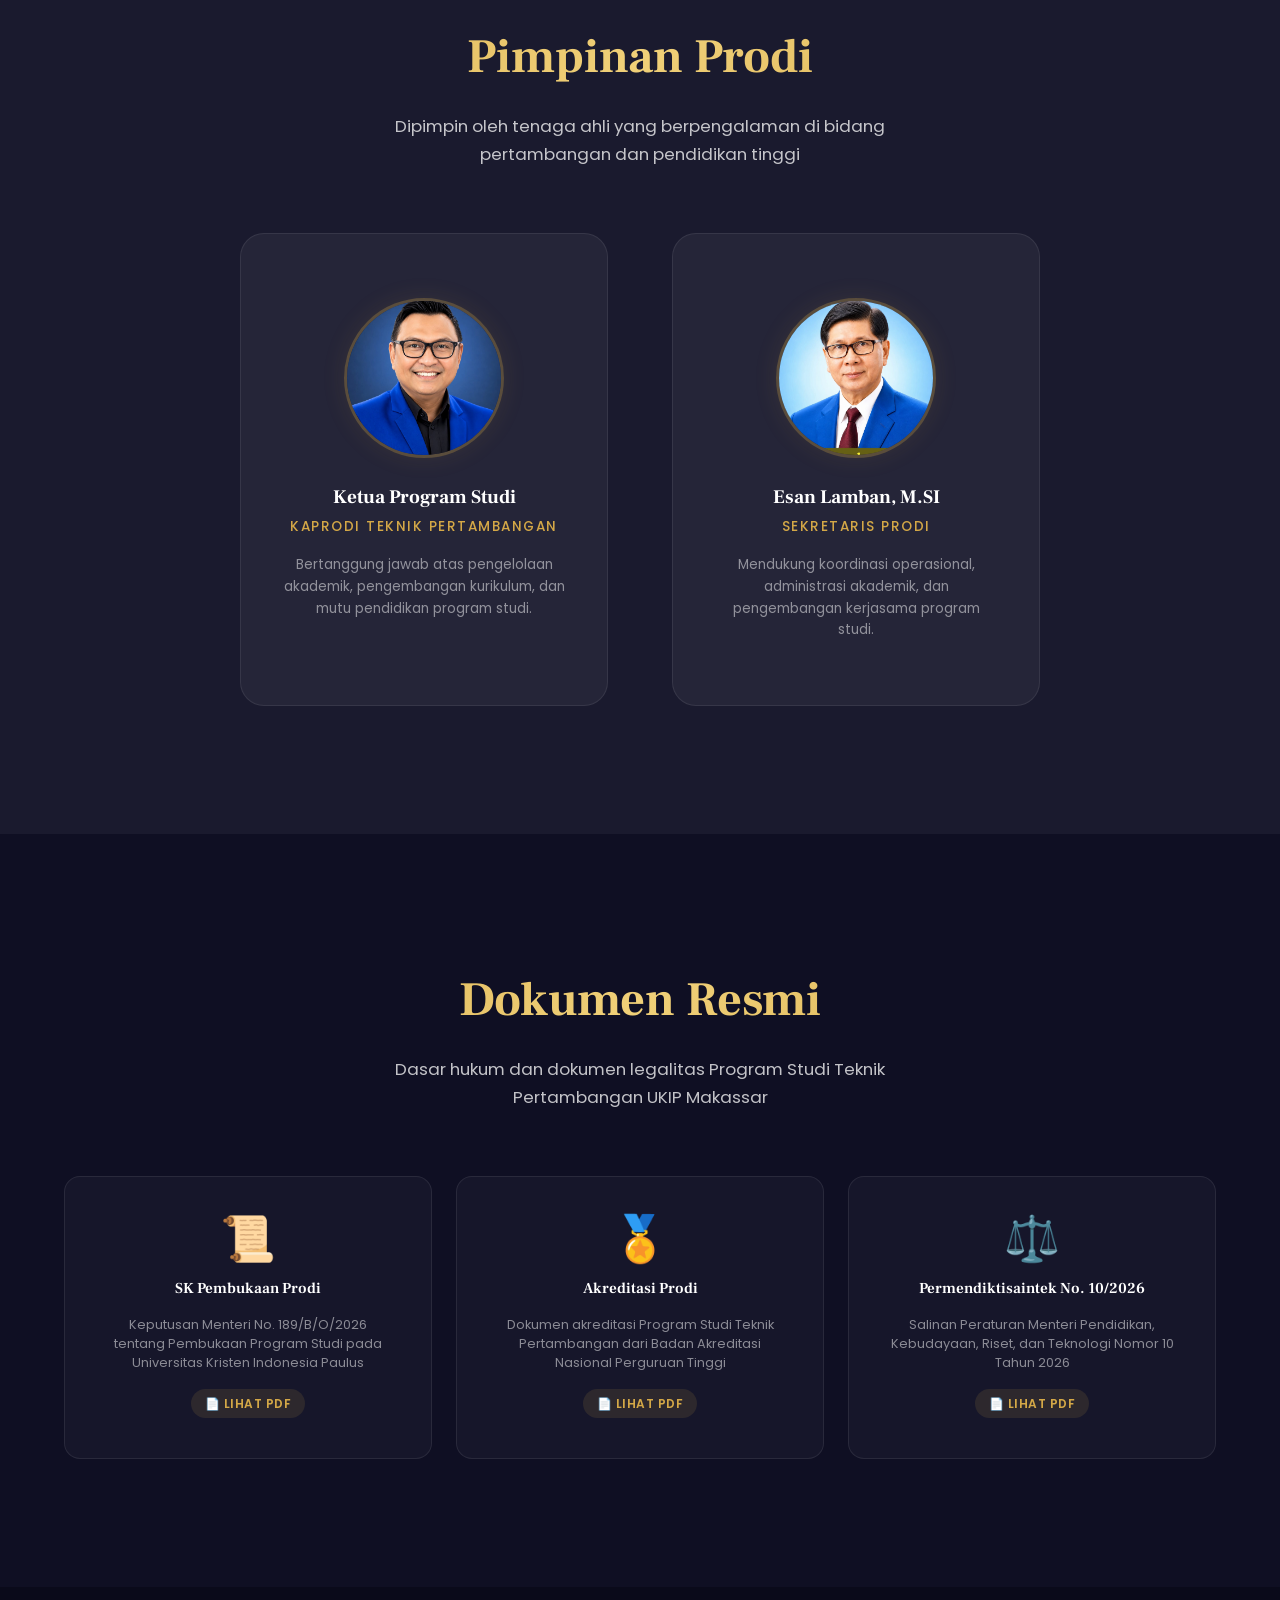
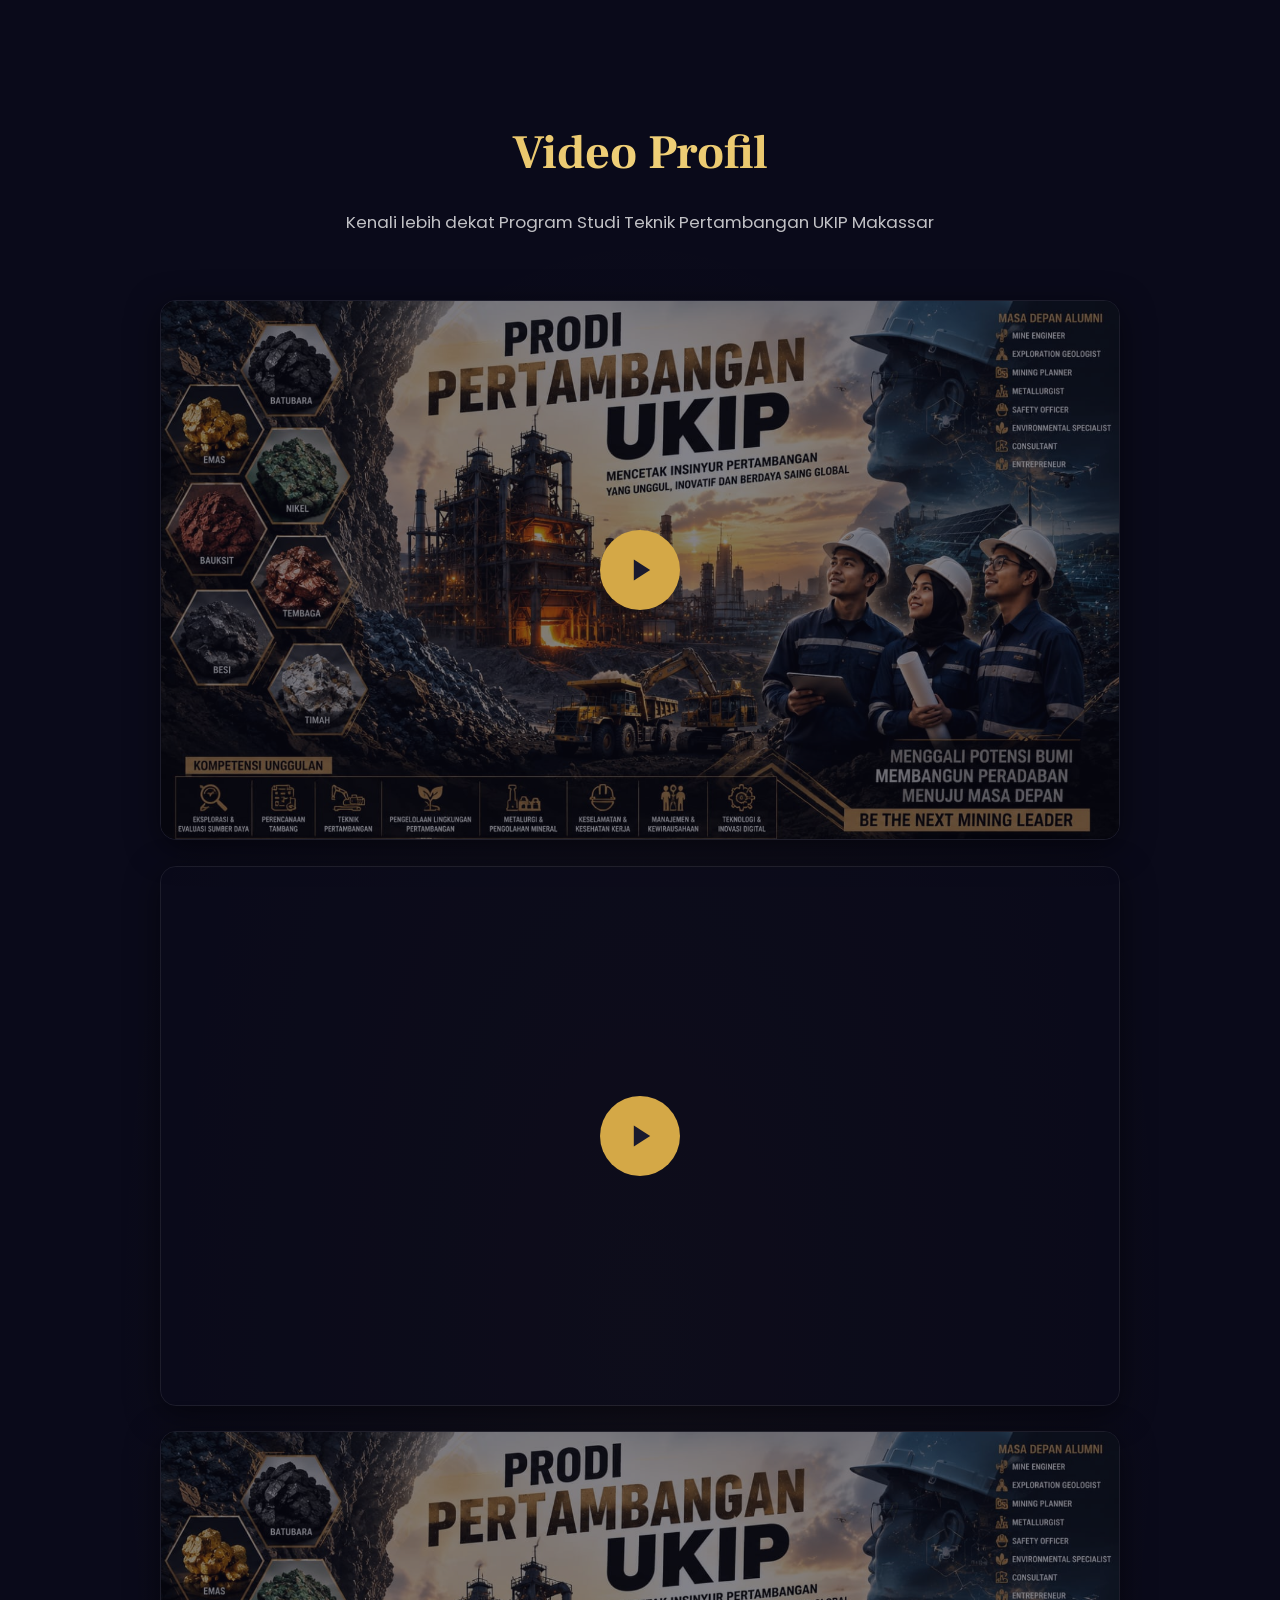
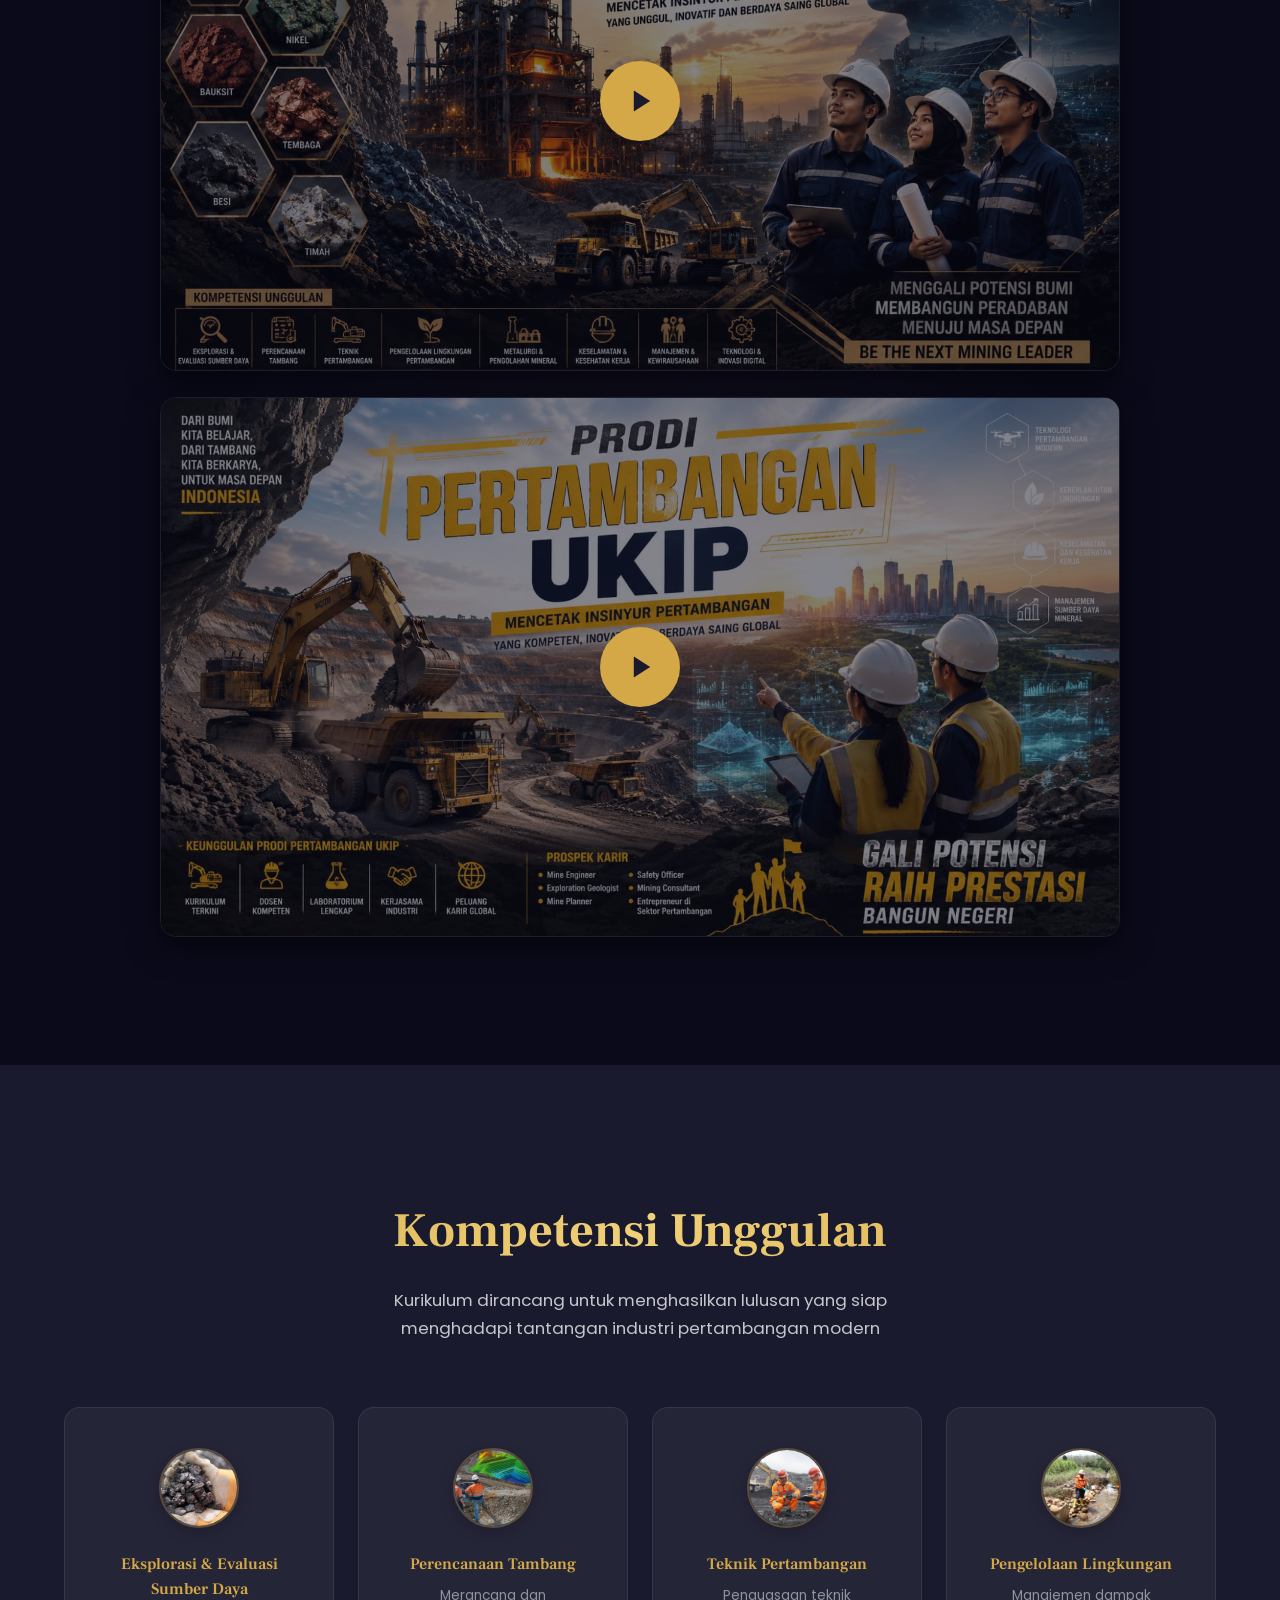
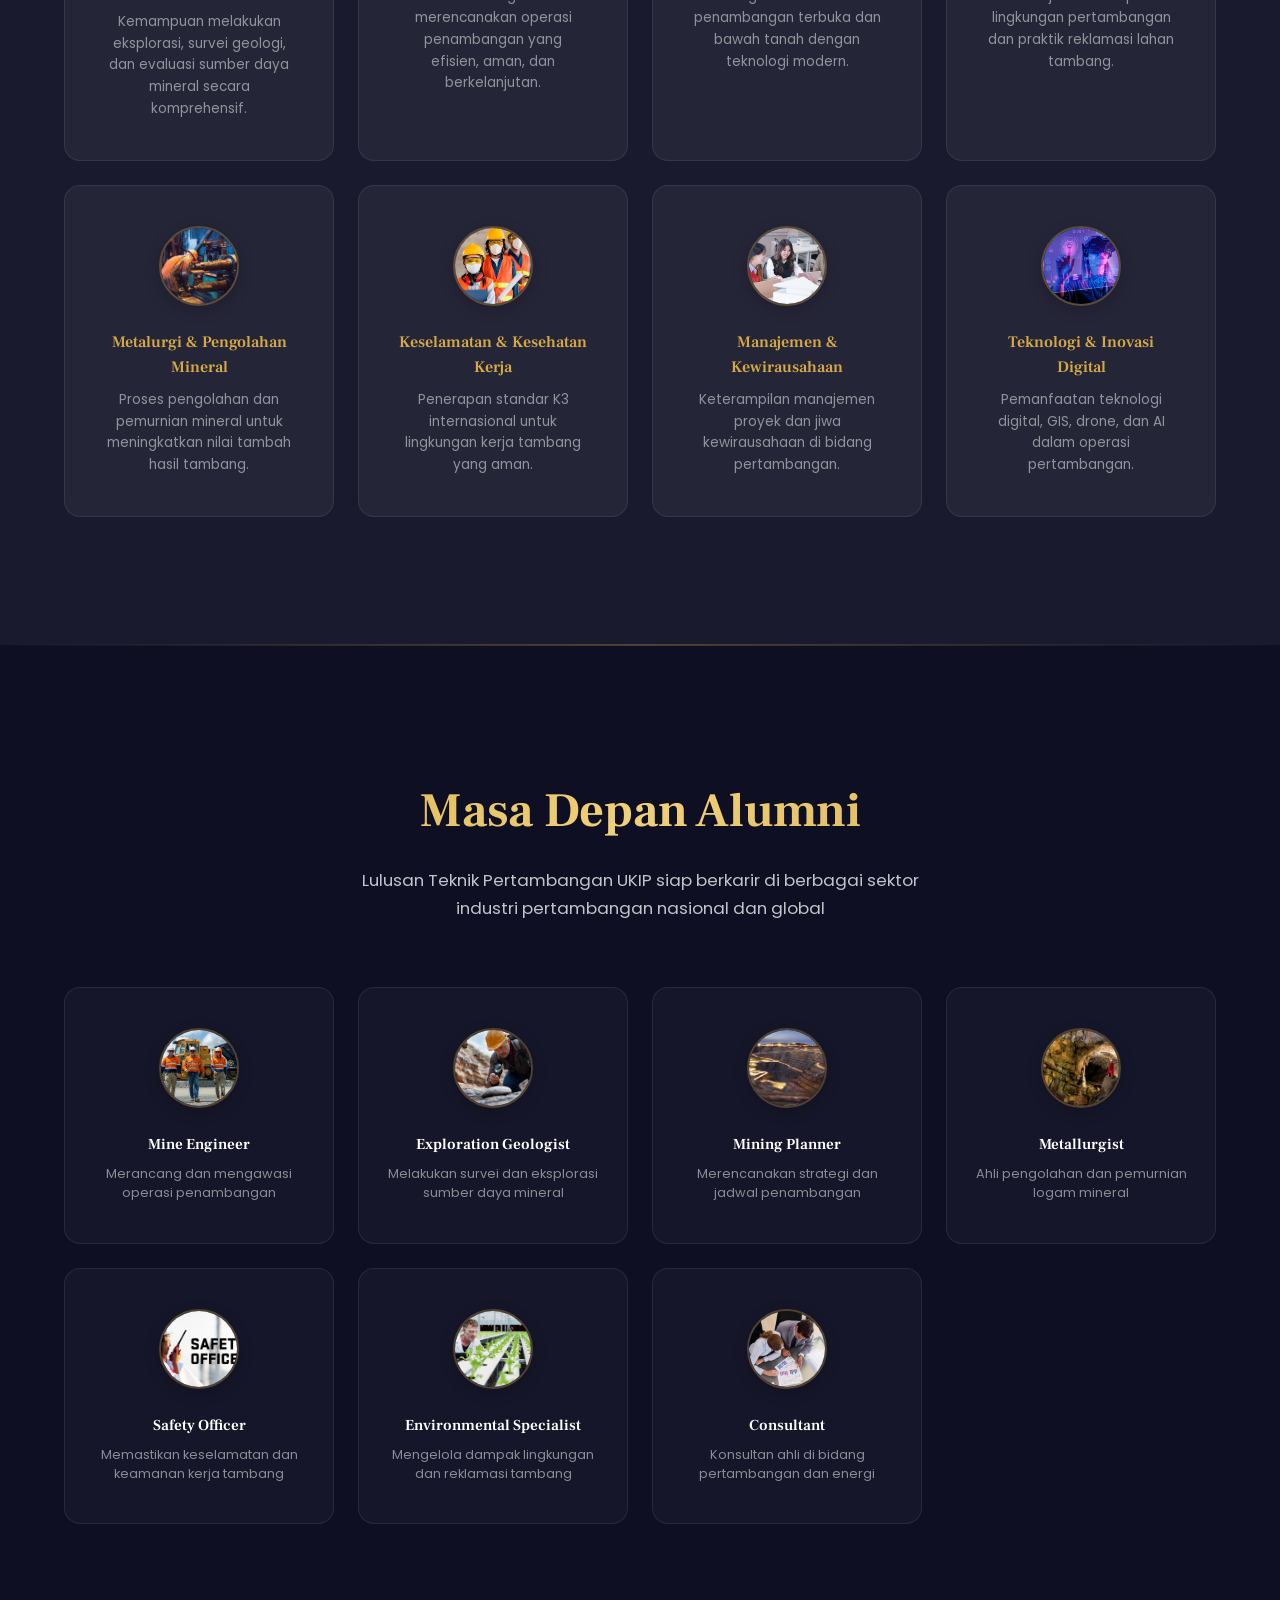
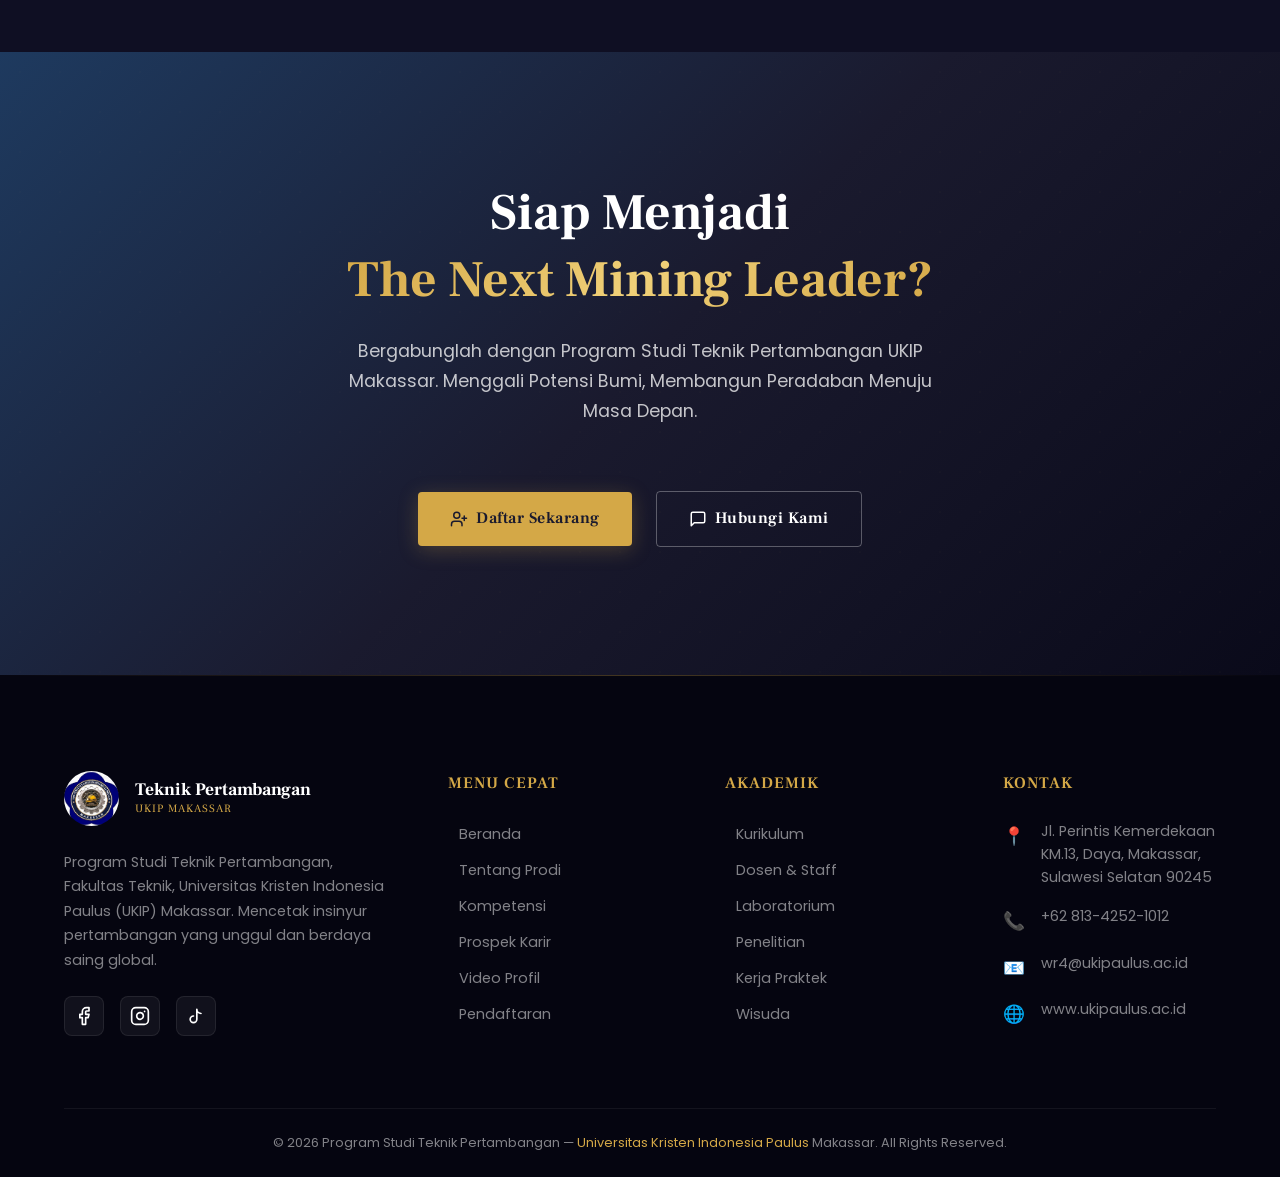
==== commit b2997122: "update commit" ====
--- a/index.html
+++ b/index.html
@@ -39,6 +39,8 @@
                 <a href="#tentang">Tentang</a>
                 <a href="#sejarah">Sejarah</a>
                 <a href="#pimpinan">Pimpinan</a>
+                <a href="dosen.html">Dosen & Staff</a>
+                <a href="laboratorium.html">Laboratorium</a>
                 <a href="#kompetensi">Kompetensi</a>
                 <a href="#karir">Karir</a>
                 <a href="#dokumen">Dokumen</a>
@@ -60,6 +62,8 @@
         <a href="#tentang">Tentang</a>
         <a href="#sejarah">Sejarah</a>
         <a href="#pimpinan">Pimpinan</a>
+        <a href="dosen.html">Dosen & Staff</a>
+        <a href="laboratorium.html">Laboratorium</a>
         <a href="#kompetensi">Kompetensi</a>
         <a href="#karir">Karir</a>
         <a href="#dokumen">Dokumen</a>
@@ -153,6 +157,10 @@
                         <span class="counter" data-target="144" data-suffix=" SKS">0</span>
                     </div>
                     <div class="stat-label">Mata kuliah Dipelajari</div>
+                    <br>
+                    <a href="asset/kurikulum.pdf" target="_blank">
+                        <span class="dokumen-badge">📄 Lihat Dokument</span>
+                    </a>
                 </div>
                 <div class="stat-card">
                     <span class="stat-icon">🚀</span>
@@ -272,9 +280,20 @@
         <div class="container">
             <h2 class="section-title reveal">Video Profil</h2>
             <p class="section-subtitle reveal">Kenali lebih dekat Program Studi Teknik Pertambangan UKIP Makassar</p>
-
             <div class="video-wrapper reveal">
                 <video preload="metadata" poster="asset/banner.jpeg">
+                    <source src="asset/Ukip2.mp4" type="video/mp4">
+                    Browser Anda tidak mendukung pemutaran video.
+                </video>
+                <div class="video-play-overlay">
+                    <div class="play-btn">
+                        <svg viewBox="0 0 24 24"><polygon points="5 3 19 12 5 21 5 3"></polygon></svg>
+                    </div>
+                </div>
+            </div><br>
+
+            <div class="video-wrapper reveal">
+                <video preload="metadata">
                     <source src="asset/video_promosi.mp4" type="video/mp4">
                     Browser Anda tidak mendukung pemutaran video.
                 </video>
@@ -285,7 +304,7 @@
                 </div>
             </div><br>
             <div class="video-wrapper reveal">
-                <video preload="metadata">
+                <video preload="metadata" poster="asset/banner.jpeg">
                     <source src="asset/video_perkenalan.mp4" type="video/mp4">
                     Browser Anda tidak mendukung pemutaran video.
                 </video>
@@ -483,8 +502,8 @@
                     <h4>Akademik</h4>
                     <ul>
                         <li><a href="javascript:void(0)">Kurikulum</a></li>
-                        <li><a href="javascript:void(0)">Dosen & Staff</a></li>
-                        <li><a href="javascript:void(0)">Laboratorium</a></li>
+                        <li><a href="dosen.html">Dosen & Staff</a></li>
+                        <li><a href="laboratorium.html">Laboratorium</a></li>
                         <li><a href="javascript:void(0)">Penelitian</a></li>
                         <li><a href="javascript:void(0)">Kerja Praktek</a></li>
                         <li><a href="javascript:void(0)">Wisuda</a></li>
--- a/style.css
+++ b/style.css
@@ -1716,6 +1716,742 @@
 }
 
 /* =============================================
+   Dosen & Staff Page
+   ============================================= */
+
+/* --- Dosen Page Hero --- */
+.dosen-hero {
+    position: relative;
+    min-height: 55vh;
+    display: flex;
+    align-items: center;
+    justify-content: center;
+    overflow: hidden;
+}
+
+.dosen-hero-bg {
+    position: absolute;
+    inset: 0;
+    z-index: 0;
+}
+
+.dosen-hero-bg img {
+    width: 100%;
+    height: 100%;
+    object-fit: cover;
+    filter: brightness(0.4) saturate(0.8);
+}
+
+.dosen-hero-overlay {
+    position: absolute;
+    inset: 0;
+    background: linear-gradient(135deg, rgba(10,10,26,0.92) 0%, rgba(26,26,46,0.7) 50%, rgba(10,10,26,0.88) 100%);
+    z-index: 1;
+}
+
+.dosen-hero-particles {
+    position: absolute;
+    inset: 0;
+    z-index: 2;
+    pointer-events: none;
+}
+
+.dosen-hero-content {
+    position: relative;
+    z-index: 3;
+    text-align: center;
+    padding: calc(var(--header-height) + 3rem) var(--space-md) var(--space-3xl);
+    animation: dosenHeroFadeIn 1s ease-out;
+}
+
+@keyframes dosenHeroFadeIn {
+    from { opacity: 0; transform: translateY(30px); }
+    to { opacity: 1; transform: translateY(0); }
+}
+
+.dosen-hero-title {
+    font-family: var(--font-heading);
+    font-size: clamp(2.5rem, 6vw, 4.2rem);
+    font-weight: 700;
+    line-height: 1.15;
+    margin-bottom: var(--space-md);
+    color: var(--color-text-primary);
+}
+
+.dosen-hero-subtitle {
+    font-size: clamp(0.95rem, 1.8vw, 1.15rem);
+    color: var(--color-text-secondary);
+    max-width: 600px;
+    margin: 0 auto;
+    line-height: 1.7;
+}
+
+/* --- Dosen Stats Bar --- */
+.dosen-stats-section {
+    background: var(--color-primary);
+    padding: var(--space-xl) 0;
+    border-top: 1px solid var(--color-glass-border);
+    border-bottom: 1px solid var(--color-glass-border);
+}
+
+.dosen-stats-grid {
+    display: grid;
+    grid-template-columns: repeat(3, 1fr);
+    gap: var(--space-lg);
+    text-align: center;
+}
+
+.dosen-stat-item {
+    padding: var(--space-md);
+    animation: dosenStatPop 0.6s ease-out both;
+}
+
+.dosen-stat-item:nth-child(2) { animation-delay: 0.15s; }
+.dosen-stat-item:nth-child(3) { animation-delay: 0.3s; }
+
+@keyframes dosenStatPop {
+    from { opacity: 0; transform: scale(0.85); }
+    to { opacity: 1; transform: scale(1); }
+}
+
+.dosen-stat-icon {
+    font-size: 2.2rem;
+    margin-bottom: var(--space-xs);
+}
+
+.dosen-stat-value {
+    font-family: var(--font-heading);
+    font-size: 1.25rem;
+    font-weight: 700;
+    color: var(--color-secondary);
+    margin-bottom: 4px;
+}
+
+.dosen-stat-label {
+    font-size: 0.8rem;
+    color: var(--color-text-muted);
+    text-transform: uppercase;
+    letter-spacing: 1px;
+}
+
+/* --- Dosen Section & Grid --- */
+.dosen-section {
+    background: var(--color-bg-section);
+    position: relative;
+}
+
+.dosen-grid {
+    display: grid;
+    grid-template-columns: repeat(auto-fill, minmax(340px, 1fr));
+    gap: var(--space-xl);
+    margin-top: var(--space-lg);
+}
+
+/* --- Dosen Card --- */
+.dosen-card {
+    border-radius: var(--radius-xl);
+    background: var(--color-bg-card);
+    border: 1px solid var(--color-glass-border);
+    overflow: hidden;
+    transition: all var(--transition-normal);
+    opacity: 0;
+    transform: translateY(30px);
+}
+
+.dosen-card.animate-in {
+    opacity: 1;
+    transform: translateY(0);
+}
+
+.dosen-card:hover {
+    border-color: rgba(212, 168, 71, 0.3);
+    transform: translateY(-8px);
+    box-shadow: 0 12px 40px rgba(212, 168, 71, 0.12), 0 4px 16px rgba(0,0,0,0.4);
+}
+
+.dosen-card-inner {
+    display: flex;
+    flex-direction: column;
+}
+
+/* --- Card Image --- */
+.dosen-card-image-wrapper {
+    position: relative;
+    width: 100%;
+    aspect-ratio: 1 / 1;
+    overflow: hidden;
+    background: var(--color-primary);
+}
+
+.dosen-card-photo {
+    width: 100%;
+    height: 100%;
+    object-fit: cover;
+    transition: transform var(--transition-slow), filter var(--transition-normal);
+}
+
+.dosen-card:hover .dosen-card-photo {
+    transform: scale(1.08);
+    filter: brightness(0.7);
+}
+
+/* --- Hover Overlay with CV Button --- */
+.dosen-card-overlay {
+    position: absolute;
+    inset: 0;
+    display: flex;
+    align-items: center;
+    justify-content: center;
+    background: rgba(10, 10, 26, 0.65);
+    backdrop-filter: blur(6px);
+    opacity: 0;
+    transition: opacity var(--transition-normal);
+}
+
+.dosen-card:hover .dosen-card-overlay {
+    opacity: 1;
+}
+
+.dosen-cv-btn {
+    display: inline-flex;
+    align-items: center;
+    gap: 8px;
+    padding: 12px 28px;
+    background: var(--color-gold-gradient);
+    color: var(--color-primary);
+    font-family: var(--font-body);
+    font-size: 0.9rem;
+    font-weight: 600;
+    border-radius: 50px;
+    text-decoration: none;
+    transition: all var(--transition-normal);
+    transform: translateY(15px);
+    box-shadow: 0 4px 20px rgba(212, 168, 71, 0.3);
+}
+
+.dosen-card:hover .dosen-cv-btn {
+    transform: translateY(0);
+}
+
+.dosen-cv-btn:hover {
+    box-shadow: 0 6px 30px rgba(212, 168, 71, 0.45);
+    transform: scale(1.05) !important;
+}
+
+/* --- Card Body --- */
+.dosen-card-body {
+    padding: var(--space-lg);
+    text-align: center;
+}
+
+.dosen-card-name {
+    font-family: var(--font-heading);
+    font-size: 1.2rem;
+    font-weight: 700;
+    color: var(--color-text-primary);
+    margin-bottom: 8px;
+    line-height: 1.3;
+}
+
+.dosen-card-nidn {
+    display: inline-flex;
+    align-items: center;
+    gap: 6px;
+    font-size: 0.8rem;
+    color: var(--color-text-muted);
+    margin-bottom: 8px;
+}
+
+.dosen-card-jabatan {
+    font-size: 0.82rem;
+    color: var(--color-secondary);
+    font-weight: 500;
+    text-transform: uppercase;
+    letter-spacing: 1.5px;
+    margin-bottom: var(--space-sm);
+}
+
+/* --- Keahlian Tags --- */
+.dosen-card-keahlian {
+    display: flex;
+    flex-wrap: wrap;
+    justify-content: center;
+    gap: 6px;
+    margin-bottom: var(--space-md);
+}
+
+.keahlian-tag {
+    display: inline-block;
+    padding: 4px 14px;
+    background: rgba(212, 168, 71, 0.1);
+    border: 1px solid rgba(212, 168, 71, 0.2);
+    color: var(--color-secondary-light);
+    font-size: 0.72rem;
+    font-weight: 500;
+    border-radius: 50px;
+    letter-spacing: 0.5px;
+    transition: all var(--transition-fast);
+}
+
+.keahlian-tag:hover {
+    background: rgba(212, 168, 71, 0.2);
+    border-color: rgba(212, 168, 71, 0.4);
+}
+
+/* --- Card Action Button --- */
+.dosen-card-actions {
+    padding-top: var(--space-sm);
+    border-top: 1px solid var(--color-glass-border);
+}
+
+.dosen-action-btn {
+    display: inline-flex;
+    align-items: center;
+    gap: 8px;
+    padding: 10px 20px;
+    background: transparent;
+    border: 1px solid rgba(212, 168, 71, 0.3);
+    color: var(--color-secondary);
+    font-size: 0.82rem;
+    font-weight: 500;
+    border-radius: 50px;
+    text-decoration: none;
+    transition: all var(--transition-normal);
+    cursor: pointer;
+}
+
+.dosen-action-btn:hover {
+    background: rgba(212, 168, 71, 0.12);
+    border-color: var(--color-secondary);
+    color: var(--color-secondary-light);
+    box-shadow: 0 0 15px rgba(212, 168, 71, 0.1);
+}
+
+/* --- Staff Section --- */
+.staff-section {
+    background: var(--color-primary);
+    position: relative;
+}
+
+.staff-grid {
+    display: grid;
+    grid-template-columns: repeat(3, 1fr);
+    gap: var(--space-md);
+    margin-top: var(--space-lg);
+}
+
+.staff-card {
+    text-align: center;
+    padding: var(--space-xl) var(--space-lg);
+    border-radius: var(--radius-xl);
+    background: var(--color-glass);
+    border: 1px solid var(--color-glass-border);
+    transition: all var(--transition-normal);
+    opacity: 0;
+    transform: translateY(25px);
+}
+
+.staff-card.animate-in {
+    opacity: 1;
+    transform: translateY(0);
+}
+
+.staff-card:hover {
+    border-color: rgba(212, 168, 71, 0.25);
+    transform: translateY(-5px);
+    box-shadow: var(--shadow-glow);
+}
+
+.staff-icon {
+    font-size: 2.8rem;
+    margin-bottom: var(--space-sm);
+    line-height: 1;
+}
+
+.staff-title {
+    font-family: var(--font-heading);
+    font-size: 1.05rem;
+    font-weight: 600;
+    color: var(--color-text-primary);
+    margin-bottom: 8px;
+}
+
+.staff-desc {
+    font-size: 0.85rem;
+    color: var(--color-text-muted);
+    line-height: 1.6;
+}
+
+/* --- Dosen Page Responsive --- */
+@media (max-width: 1024px) {
+    .dosen-grid {
+        grid-template-columns: repeat(auto-fill, minmax(300px, 1fr));
+    }
+
+    .staff-grid {
+        grid-template-columns: repeat(2, 1fr);
+    }
+}
+
+@media (max-width: 768px) {
+    .dosen-hero {
+        min-height: 45vh;
+    }
+
+    .dosen-hero-content {
+        padding-top: calc(var(--header-height) + 2rem);
+    }
+
+    .dosen-stats-grid {
+        grid-template-columns: 1fr;
+        gap: var(--space-sm);
+    }
+
+    .dosen-grid {
+        grid-template-columns: 1fr;
+        max-width: 420px;
+        margin-left: auto;
+        margin-right: auto;
+    }
+
+    .staff-grid {
+        grid-template-columns: 1fr;
+    }
+}
+
+/* =============================================
+   Laboratorium Page
+   ============================================= */
+
+/* --- Lab Page Hero --- */
+.lab-hero {
+    position: relative;
+    min-height: 55vh;
+    display: flex;
+    align-items: center;
+    justify-content: center;
+    overflow: hidden;
+}
+
+.lab-hero-bg {
+    position: absolute;
+    inset: 0;
+    z-index: 0;
+}
+
+.lab-hero-bg img {
+    width: 100%;
+    height: 100%;
+    object-fit: cover;
+    filter: brightness(0.35) saturate(0.7);
+}
+
+.lab-hero-overlay {
+    position: absolute;
+    inset: 0;
+    background: linear-gradient(135deg, rgba(10,10,26,0.93) 0%, rgba(26,26,46,0.68) 50%, rgba(10,10,26,0.9) 100%);
+    z-index: 1;
+}
+
+.lab-hero-particles {
+    position: absolute;
+    inset: 0;
+    z-index: 2;
+    pointer-events: none;
+}
+
+.lab-hero-content {
+    position: relative;
+    z-index: 3;
+    text-align: center;
+    padding: calc(var(--header-height) + 3rem) var(--space-md) var(--space-3xl);
+    animation: labHeroFadeIn 1s ease-out;
+}
+
+@keyframes labHeroFadeIn {
+    from { opacity: 0; transform: translateY(30px); }
+    to { opacity: 1; transform: translateY(0); }
+}
+
+.lab-hero-title {
+    font-family: var(--font-heading);
+    font-size: clamp(2.5rem, 6vw, 4.2rem);
+    font-weight: 700;
+    line-height: 1.15;
+    margin-bottom: var(--space-md);
+    color: var(--color-text-primary);
+}
+
+.lab-hero-subtitle {
+    font-size: clamp(0.95rem, 1.8vw, 1.15rem);
+    color: var(--color-text-secondary);
+    max-width: 620px;
+    margin: 0 auto;
+    line-height: 1.7;
+}
+
+/* --- Lab Stats Bar --- */
+.lab-stats-section {
+    background: var(--color-primary);
+    padding: var(--space-xl) 0;
+    border-top: 1px solid var(--color-glass-border);
+    border-bottom: 1px solid var(--color-glass-border);
+}
+
+.lab-stats-grid {
+    display: grid;
+    grid-template-columns: repeat(4, 1fr);
+    gap: var(--space-lg);
+    text-align: center;
+}
+
+.lab-stat-item {
+    padding: var(--space-md);
+    animation: labStatPop 0.6s ease-out both;
+}
+
+.lab-stat-item:nth-child(2) { animation-delay: 0.12s; }
+.lab-stat-item:nth-child(3) { animation-delay: 0.24s; }
+.lab-stat-item:nth-child(4) { animation-delay: 0.36s; }
+
+@keyframes labStatPop {
+    from { opacity: 0; transform: scale(0.85); }
+    to { opacity: 1; transform: scale(1); }
+}
+
+.lab-stat-icon {
+    font-size: 2.2rem;
+    margin-bottom: var(--space-xs);
+}
+
+.lab-stat-value {
+    font-family: var(--font-heading);
+    font-size: 1.3rem;
+    font-weight: 700;
+    color: var(--color-secondary);
+    margin-bottom: 4px;
+}
+
+.lab-stat-label {
+    font-size: 0.78rem;
+    color: var(--color-text-muted);
+    text-transform: uppercase;
+    letter-spacing: 1px;
+}
+
+/* --- Lab Category Sections --- */
+.lab-category-section {
+    background: var(--color-bg-section);
+    position: relative;
+}
+
+.lab-category-section.lab-category-alt {
+    background: var(--color-primary);
+}
+
+.lab-category-header {
+    text-align: center;
+    margin-bottom: var(--space-lg);
+}
+
+.lab-category-badge {
+    display: inline-block;
+    padding: 6px 20px;
+    background: rgba(212, 168, 71, 0.1);
+    border: 1px solid rgba(212, 168, 71, 0.25);
+    color: var(--color-secondary);
+    font-size: 0.75rem;
+    font-weight: 600;
+    border-radius: 50px;
+    letter-spacing: 1.5px;
+    text-transform: uppercase;
+    margin-bottom: var(--space-md);
+}
+
+/* --- Lab Grid --- */
+.lab-grid {
+    display: grid;
+    grid-template-columns: repeat(auto-fill, minmax(310px, 1fr));
+    gap: var(--space-lg);
+}
+
+.lab-grid-2col {
+    grid-template-columns: repeat(2, 1fr);
+}
+
+/* --- Lab Card --- */
+.lab-card {
+    position: relative;
+    padding: var(--space-xl) var(--space-lg);
+    border-radius: var(--radius-xl);
+    background: var(--color-bg-card);
+    border: 1px solid var(--color-glass-border);
+    text-align: center;
+    transition: all var(--transition-normal);
+    overflow: hidden;
+    opacity: 0;
+    transform: translateY(30px);
+}
+
+.lab-card.animate-in {
+    opacity: 1;
+    transform: translateY(0);
+}
+
+.lab-card:hover {
+    border-color: rgba(212, 168, 71, 0.35);
+    transform: translateY(-8px);
+    box-shadow: 0 12px 40px rgba(212, 168, 71, 0.1), 0 4px 16px rgba(0,0,0,0.35);
+}
+
+/* Glow effect on hover */
+.lab-card-glow {
+    position: absolute;
+    top: -50%;
+    left: -50%;
+    width: 200%;
+    height: 200%;
+    background: radial-gradient(circle at center, rgba(212, 168, 71, 0.06) 0%, transparent 60%);
+    opacity: 0;
+    transition: opacity var(--transition-slow);
+    pointer-events: none;
+}
+
+.lab-card:hover .lab-card-glow {
+    opacity: 1;
+}
+
+/* Emoji Icon */
+.lab-card-emoji {
+    font-size: 3rem;
+    line-height: 1.2;
+    margin-bottom: var(--space-sm);
+    filter: drop-shadow(0 2px 8px rgba(212, 168, 71, 0.15));
+    transition: transform var(--transition-spring);
+}
+
+.lab-card:hover .lab-card-emoji {
+    transform: scale(1.15) translateY(-4px);
+}
+
+/* Number badge */
+.lab-card-number {
+    font-family: var(--font-heading);
+    font-size: 0.7rem;
+    font-weight: 700;
+    color: rgba(212, 168, 71, 0.35);
+    letter-spacing: 2px;
+    margin-bottom: var(--space-xs);
+    text-transform: uppercase;
+}
+
+.lab-card:hover .lab-card-number {
+    color: rgba(212, 168, 71, 0.6);
+}
+
+/* Lab Name */
+.lab-card-name {
+    font-family: var(--font-heading);
+    font-size: 1.05rem;
+    font-weight: 700;
+    color: var(--color-text-primary);
+    margin-bottom: 10px;
+    line-height: 1.35;
+    transition: color var(--transition-fast);
+}
+
+.lab-card:hover .lab-card-name {
+    color: var(--color-secondary-light);
+}
+
+/* Lab Description */
+.lab-card-desc {
+    font-size: 0.82rem;
+    color: var(--color-text-muted);
+    line-height: 1.65;
+}
+
+/* Lab Modul PDF Link */
+.lab-card-modul {
+    display: inline-flex;
+    align-items: center;
+    gap: 6px;
+    margin-top: var(--space-sm);
+    padding: 8px 18px;
+    background: rgba(212, 168, 71, 0.1);
+    border: 1px solid rgba(212, 168, 71, 0.25);
+    color: var(--color-secondary);
+    font-size: 0.78rem;
+    font-weight: 600;
+    border-radius: 50px;
+    text-decoration: none;
+    letter-spacing: 0.5px;
+    transition: all var(--transition-normal);
+    position: relative;
+    z-index: 2;
+}
+
+.lab-card-modul:hover {
+    background: rgba(212, 168, 71, 0.2);
+    border-color: var(--color-secondary);
+    color: var(--color-secondary-light);
+    box-shadow: 0 0 15px rgba(212, 168, 71, 0.15);
+    transform: translateY(-2px);
+}
+
+.lab-card-modul svg {
+    flex-shrink: 0;
+}
+
+/* --- Lab Responsive --- */
+@media (max-width: 1024px) {
+    .lab-stats-grid {
+        grid-template-columns: repeat(2, 1fr);
+    }
+
+    .lab-grid {
+        grid-template-columns: repeat(auto-fill, minmax(280px, 1fr));
+    }
+
+    .lab-grid-2col {
+        grid-template-columns: repeat(2, 1fr);
+    }
+}
+
+@media (max-width: 768px) {
+    .lab-hero {
+        min-height: 45vh;
+    }
+
+    .lab-hero-content {
+        padding-top: calc(var(--header-height) + 2rem);
+    }
+
+    .lab-stats-grid {
+        grid-template-columns: 1fr 1fr;
+        gap: var(--space-sm);
+    }
+
+    .lab-grid,
+    .lab-grid-2col {
+        grid-template-columns: 1fr;
+        max-width: 420px;
+        margin-left: auto;
+        margin-right: auto;
+    }
+
+    .lab-card-emoji {
+        font-size: 2.5rem;
+    }
+}
+
+@media (max-width: 480px) {
+    .lab-stats-grid {
+        grid-template-columns: 1fr;
+    }
+}
+
+/* =============================================
    Utility Classes
    ============================================= */
 .text-gold {
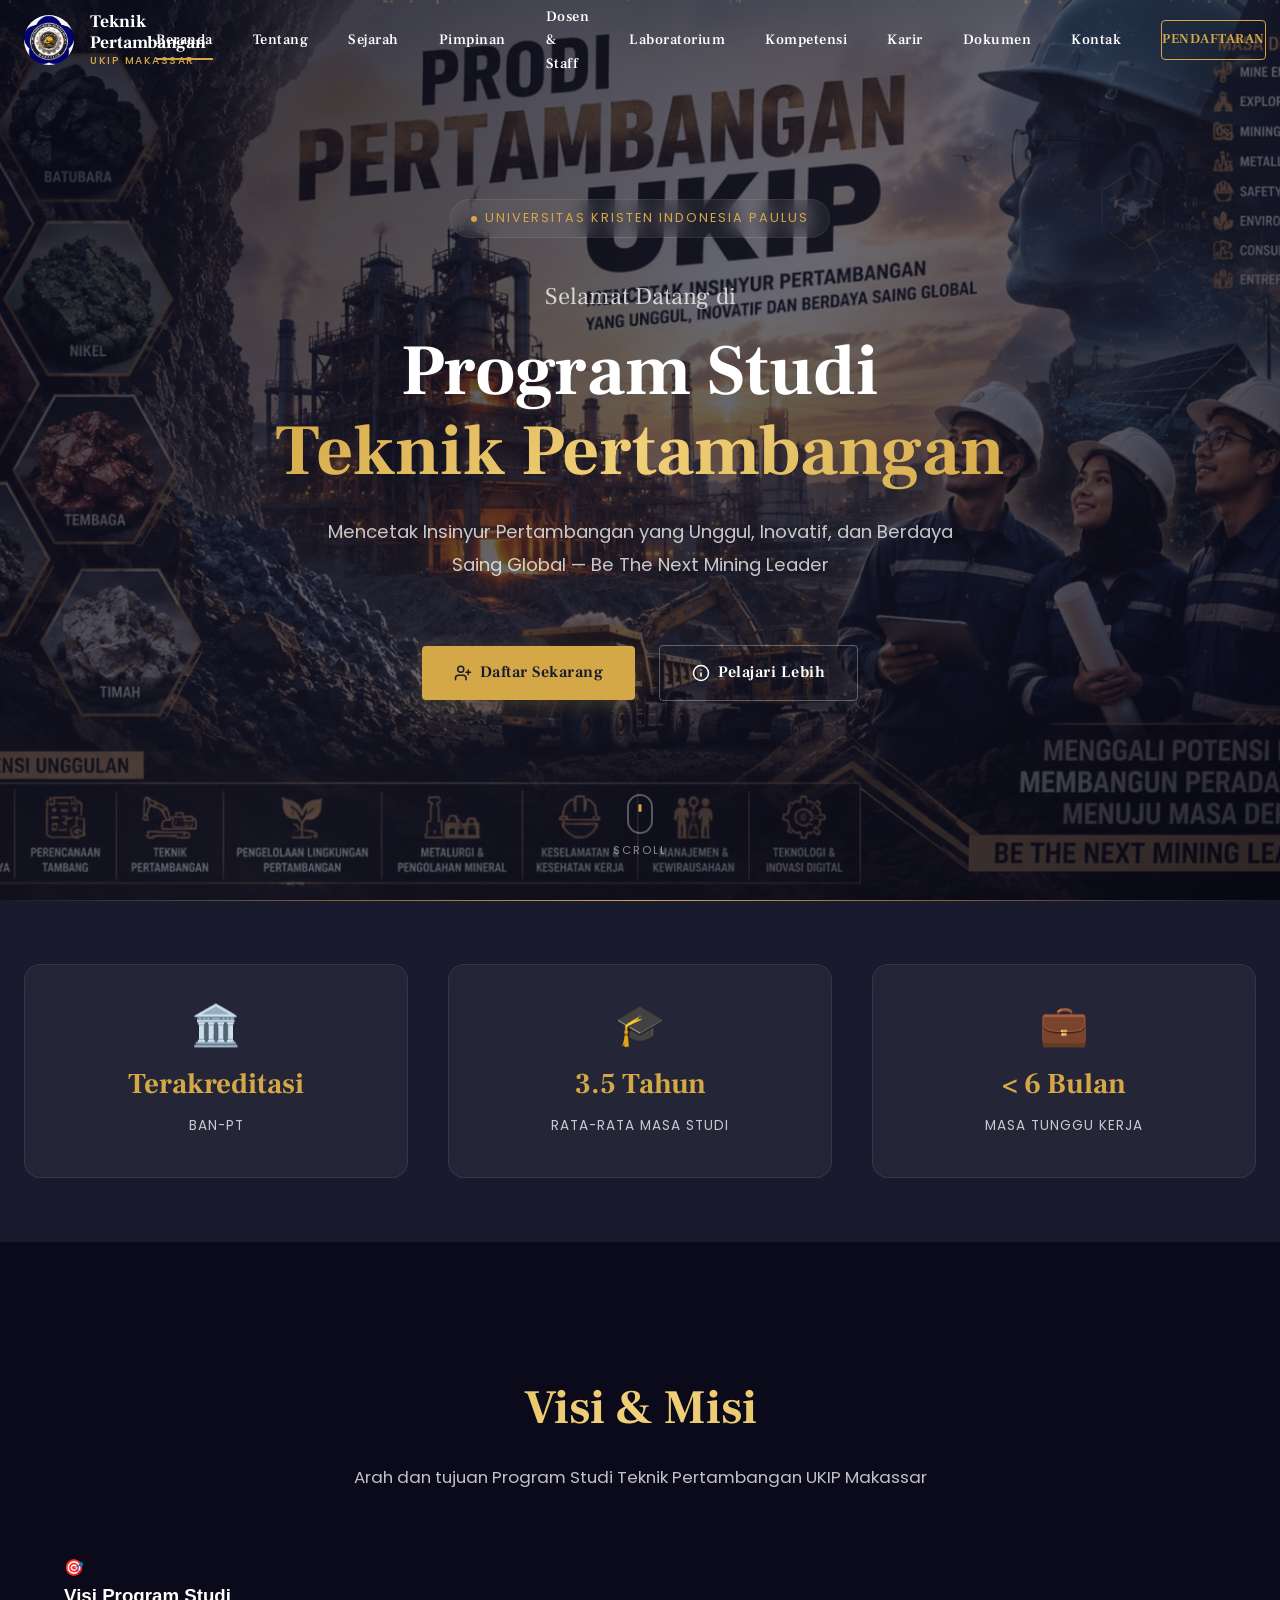
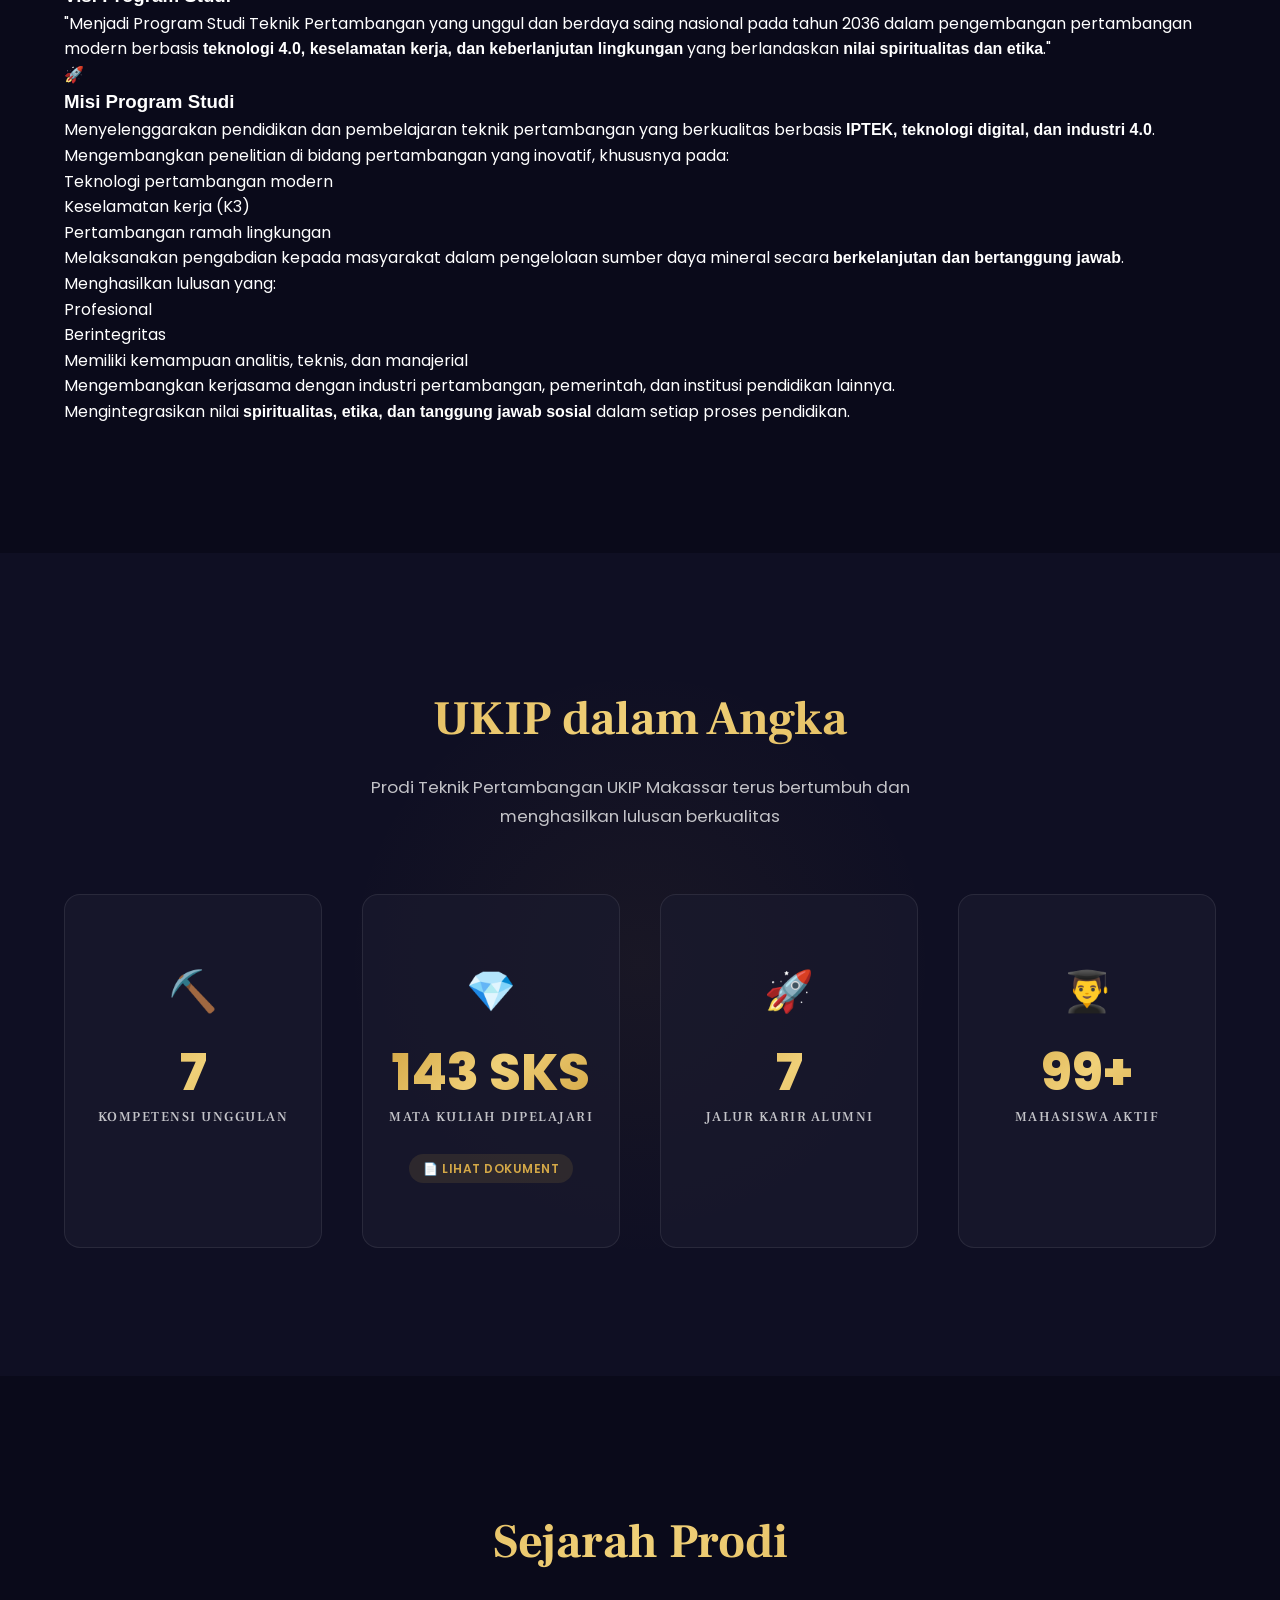
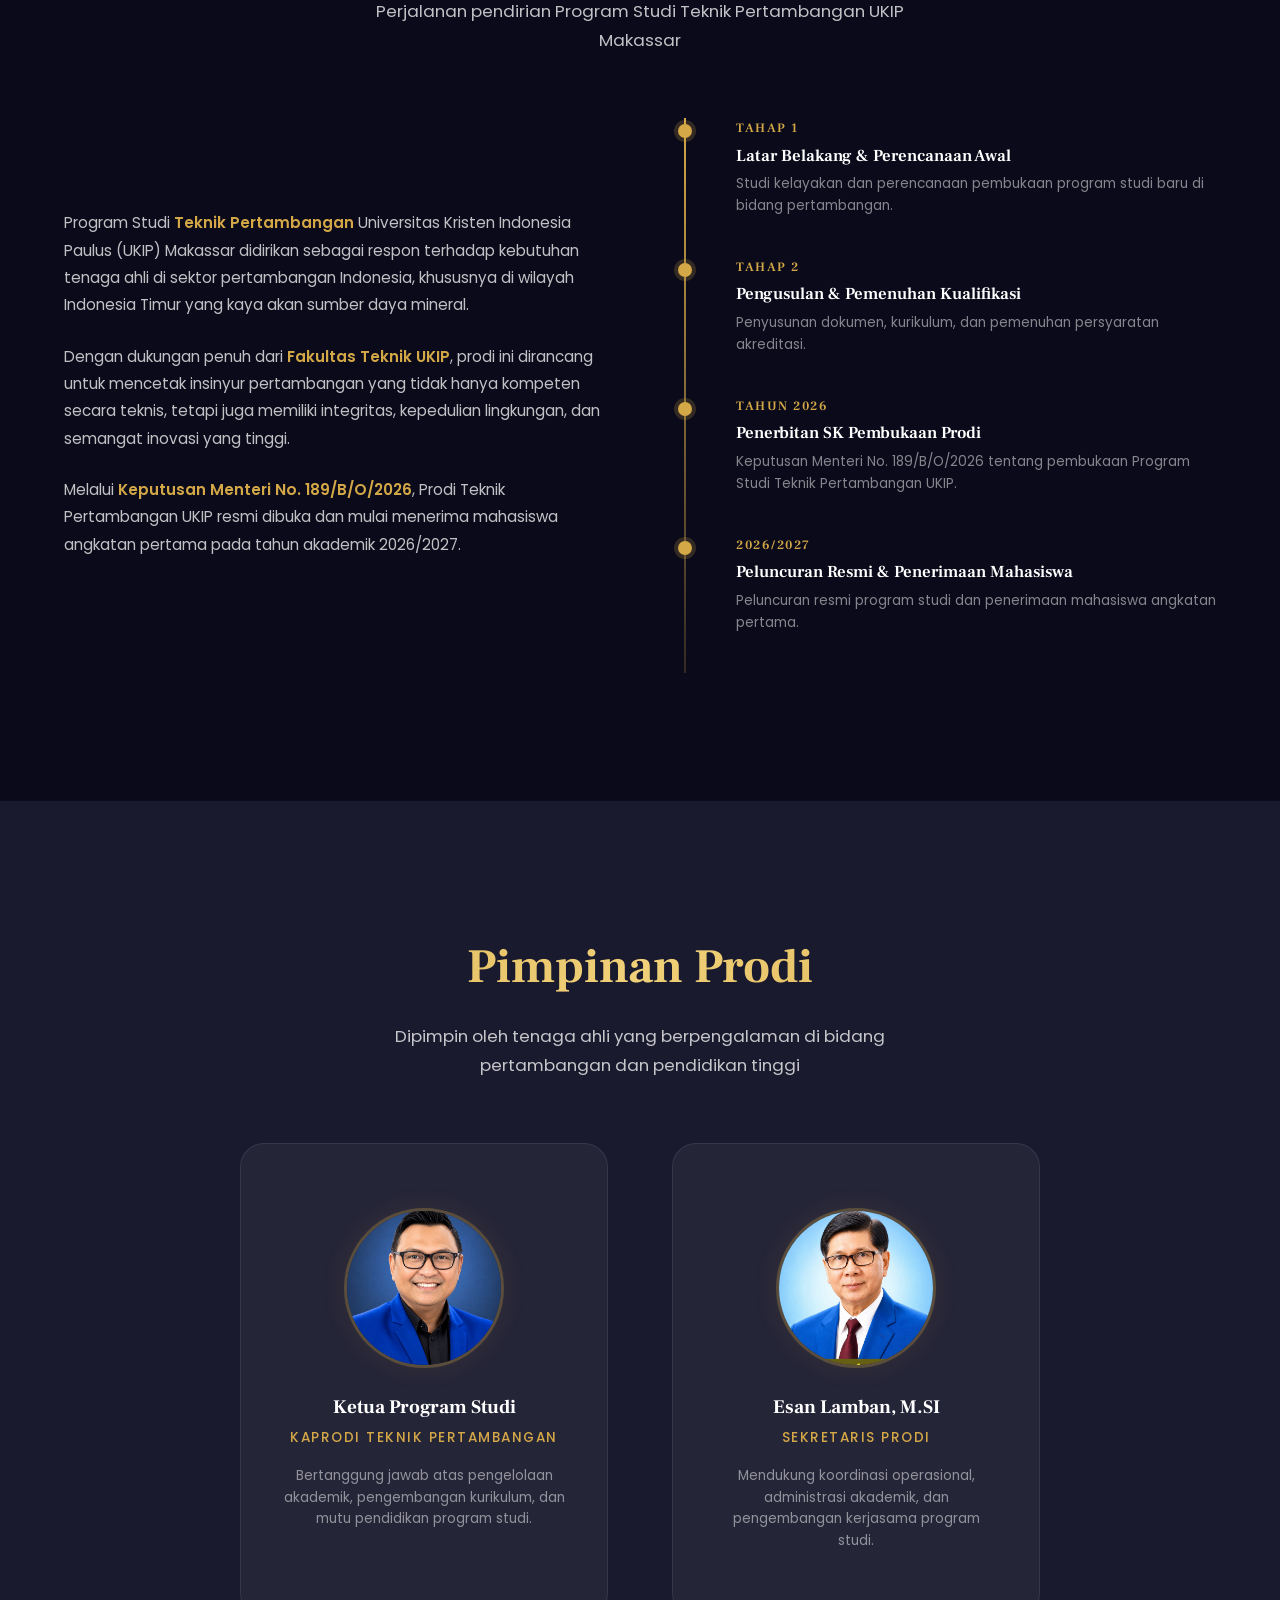
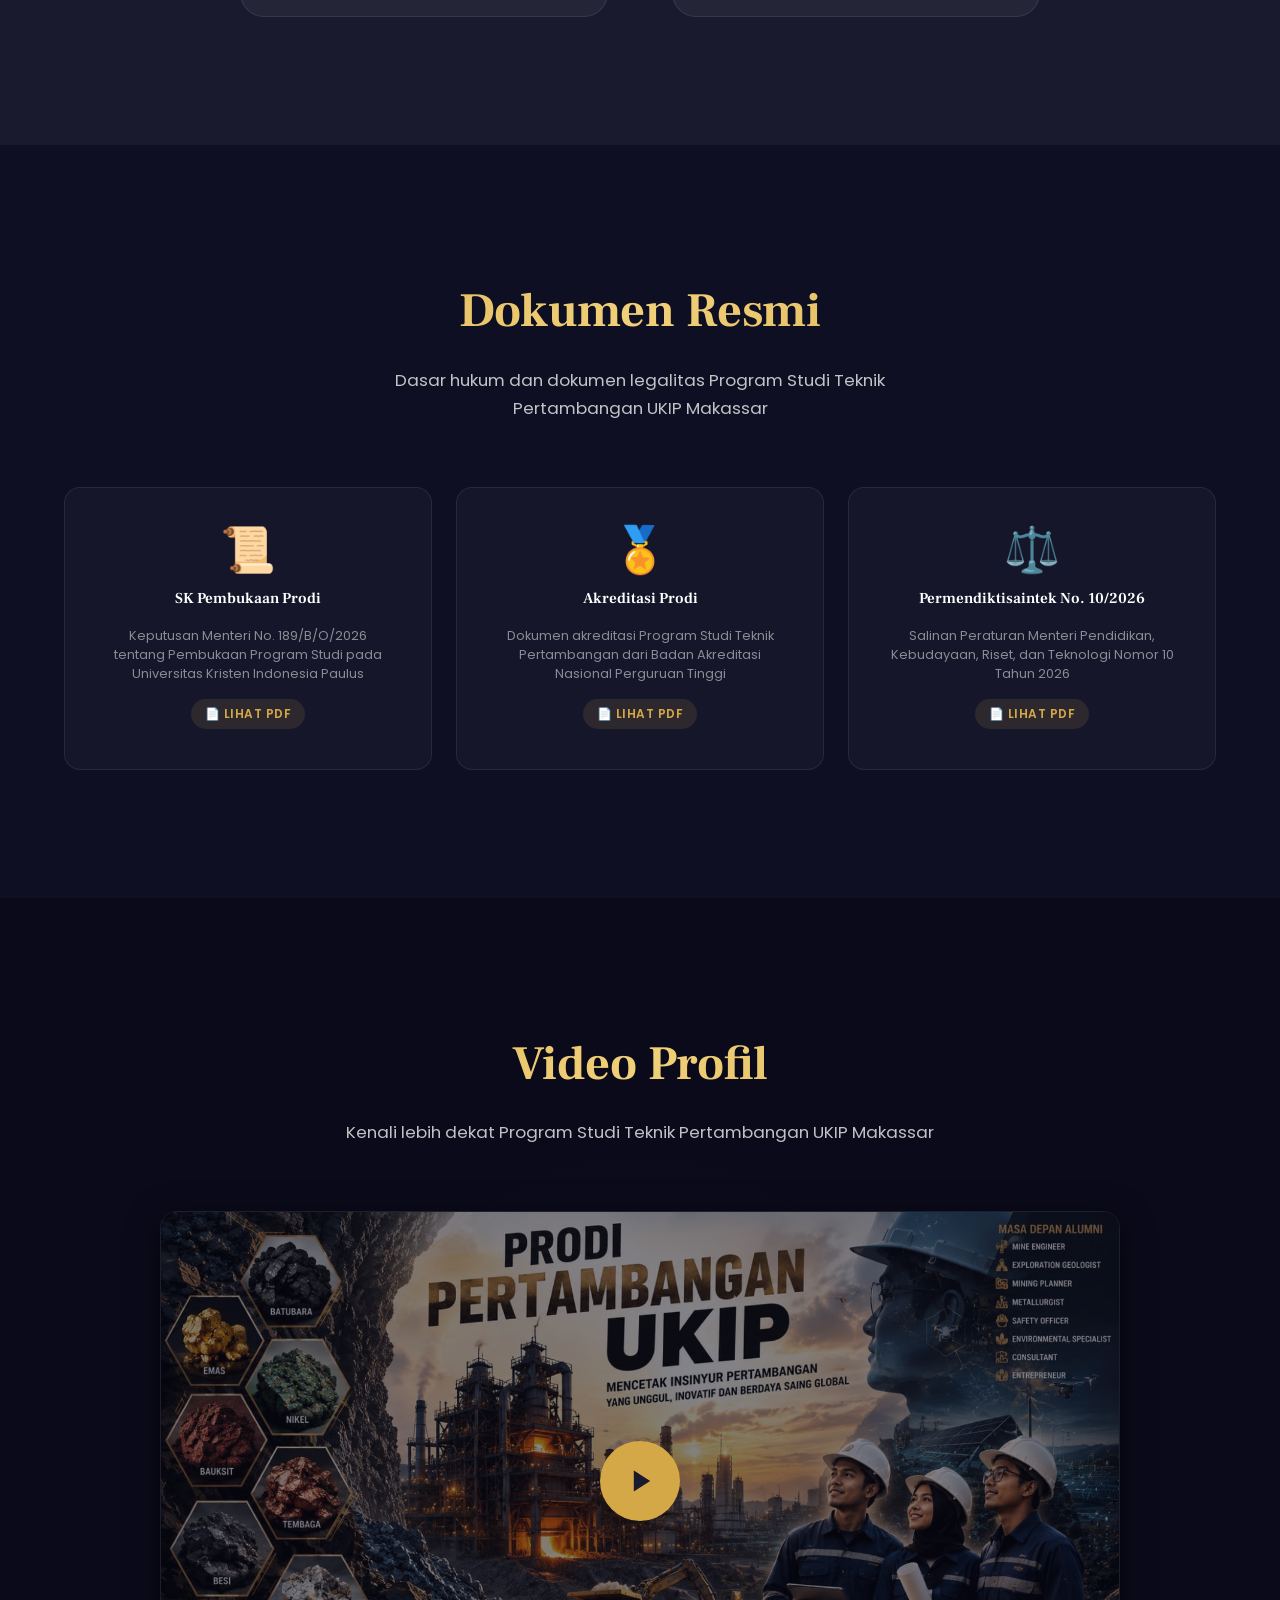
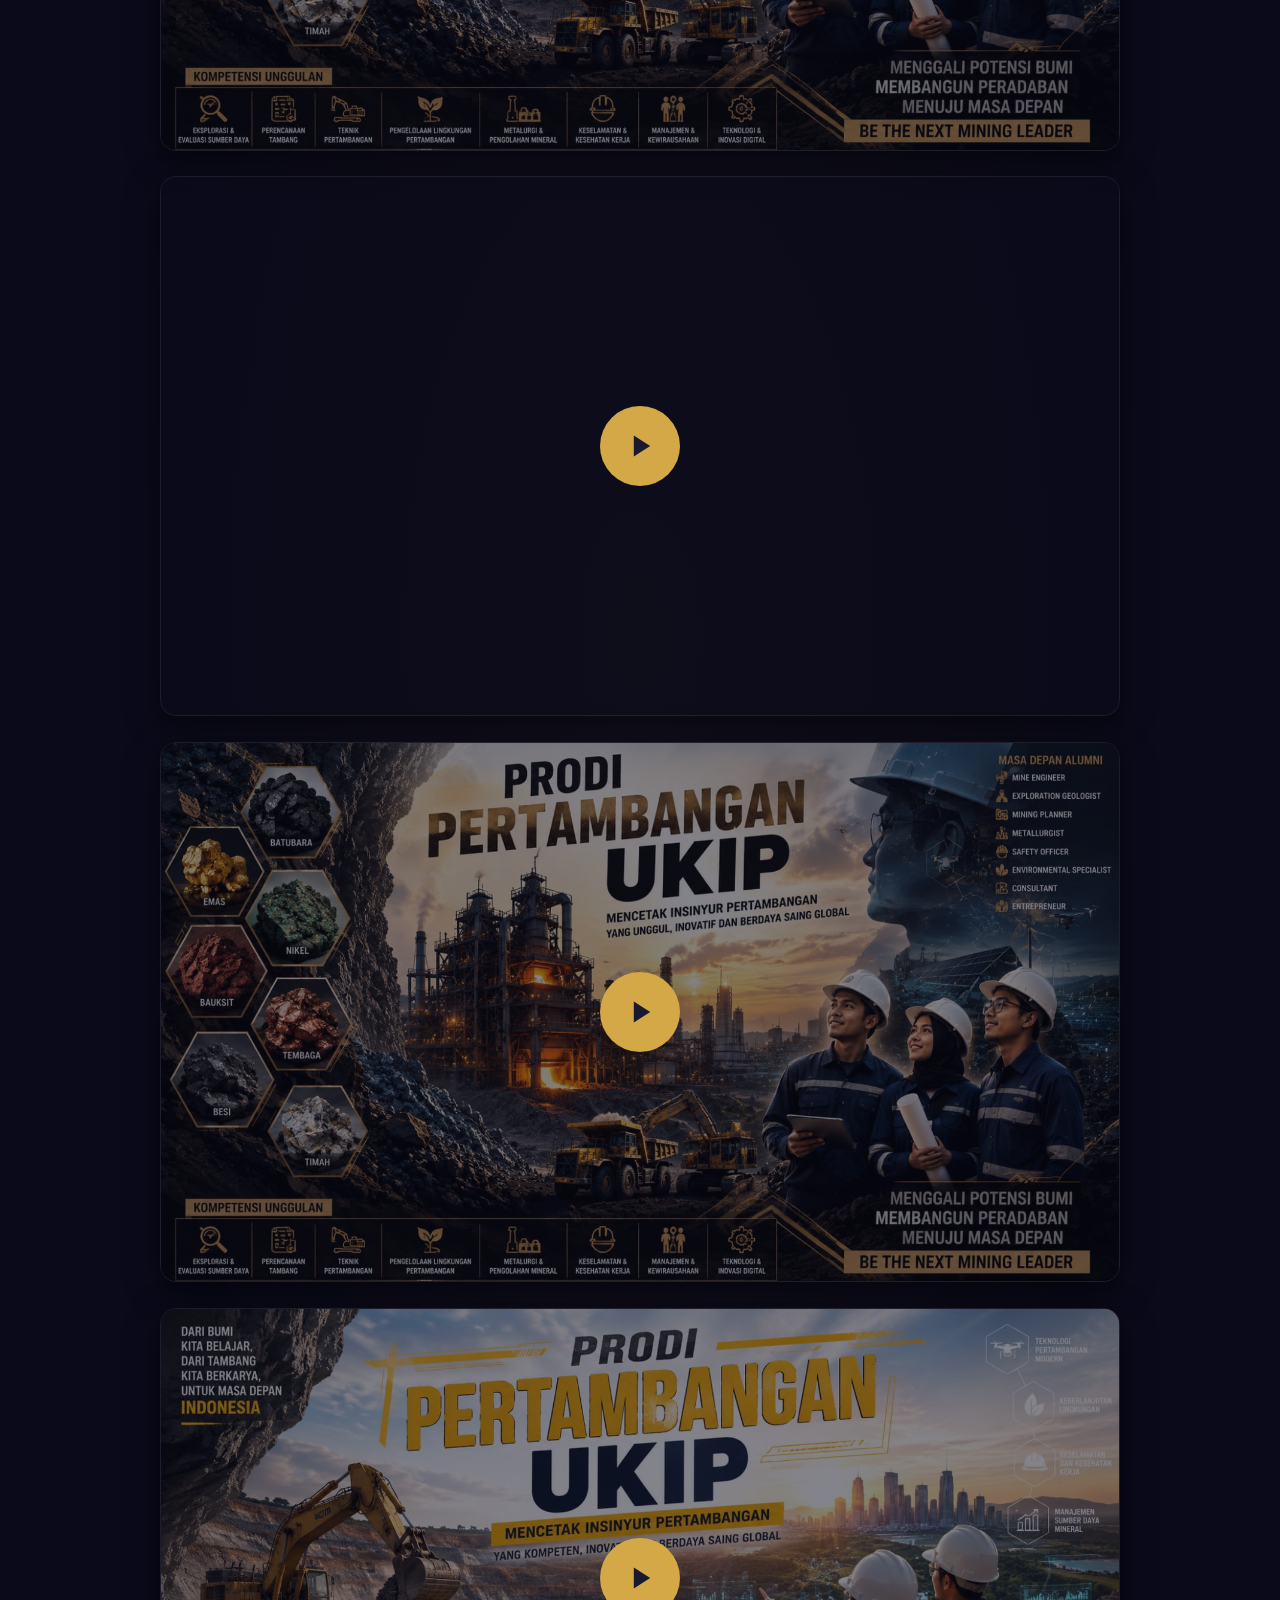
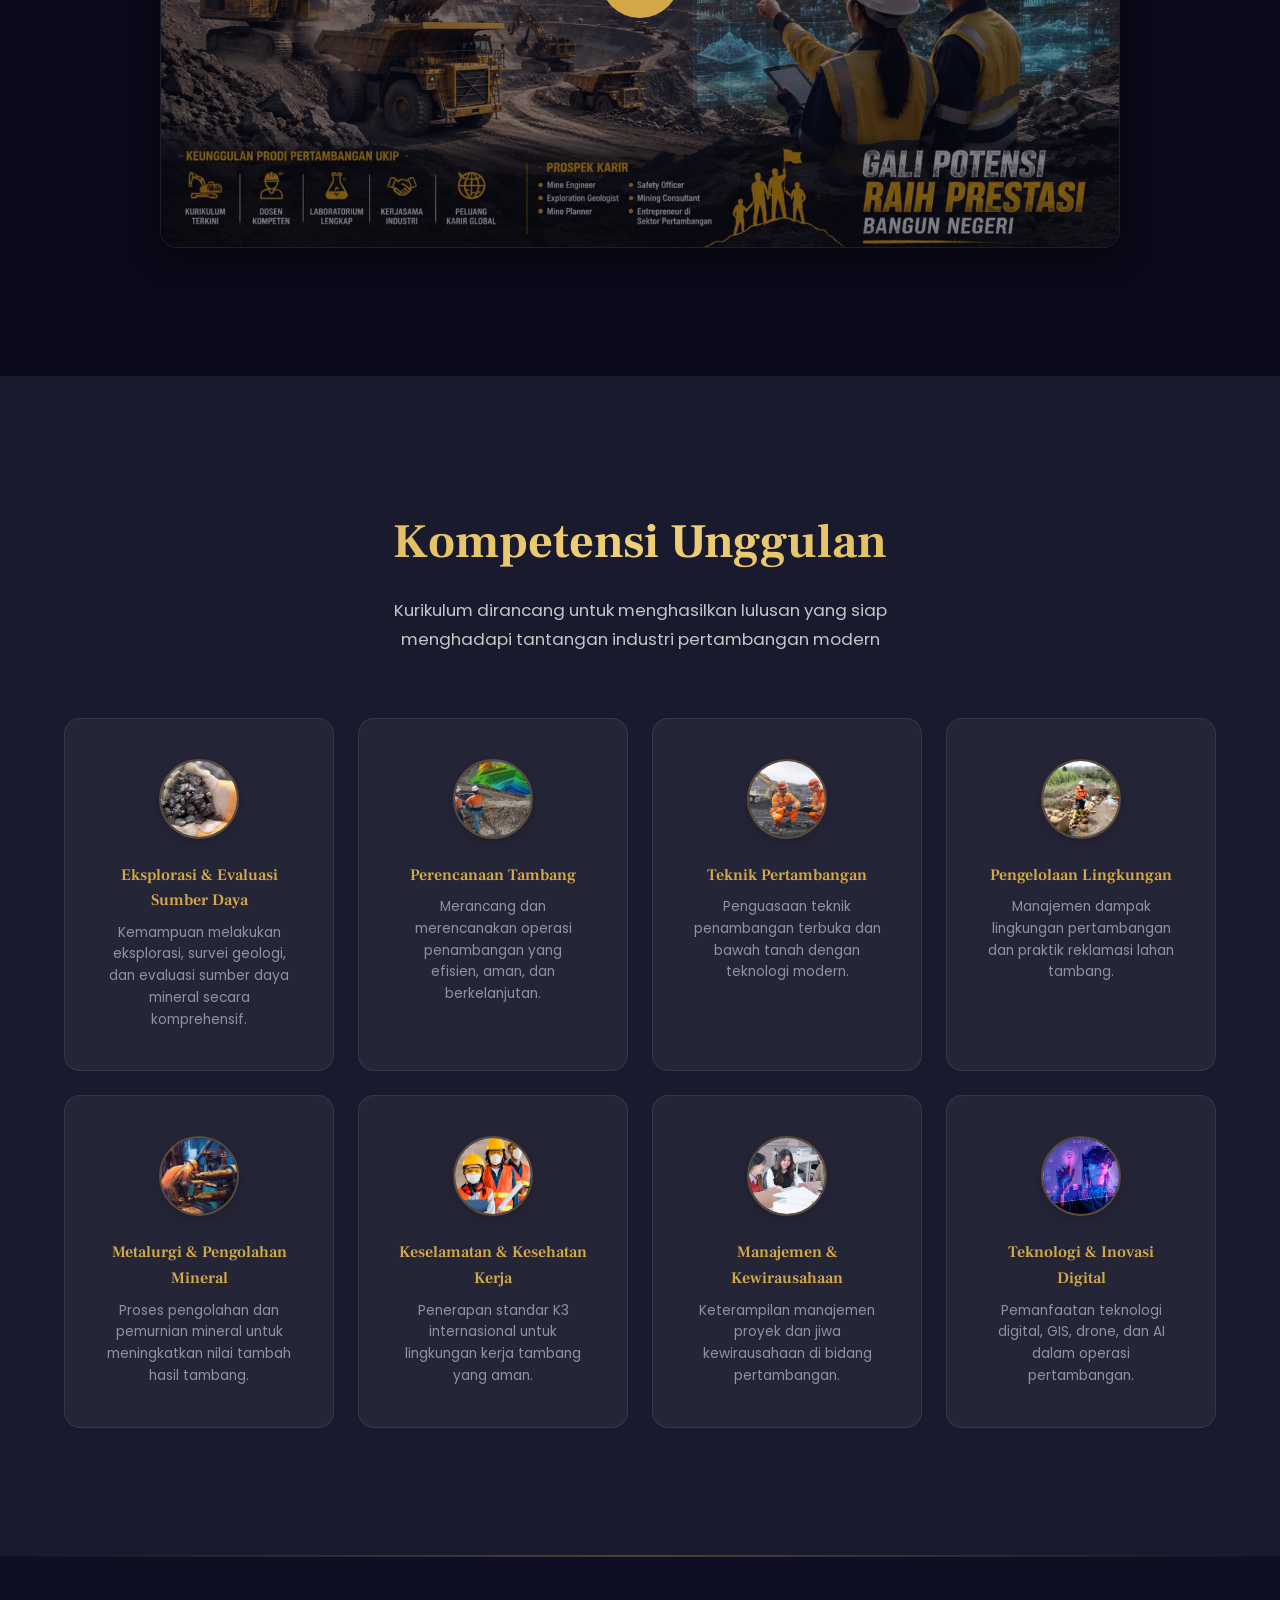
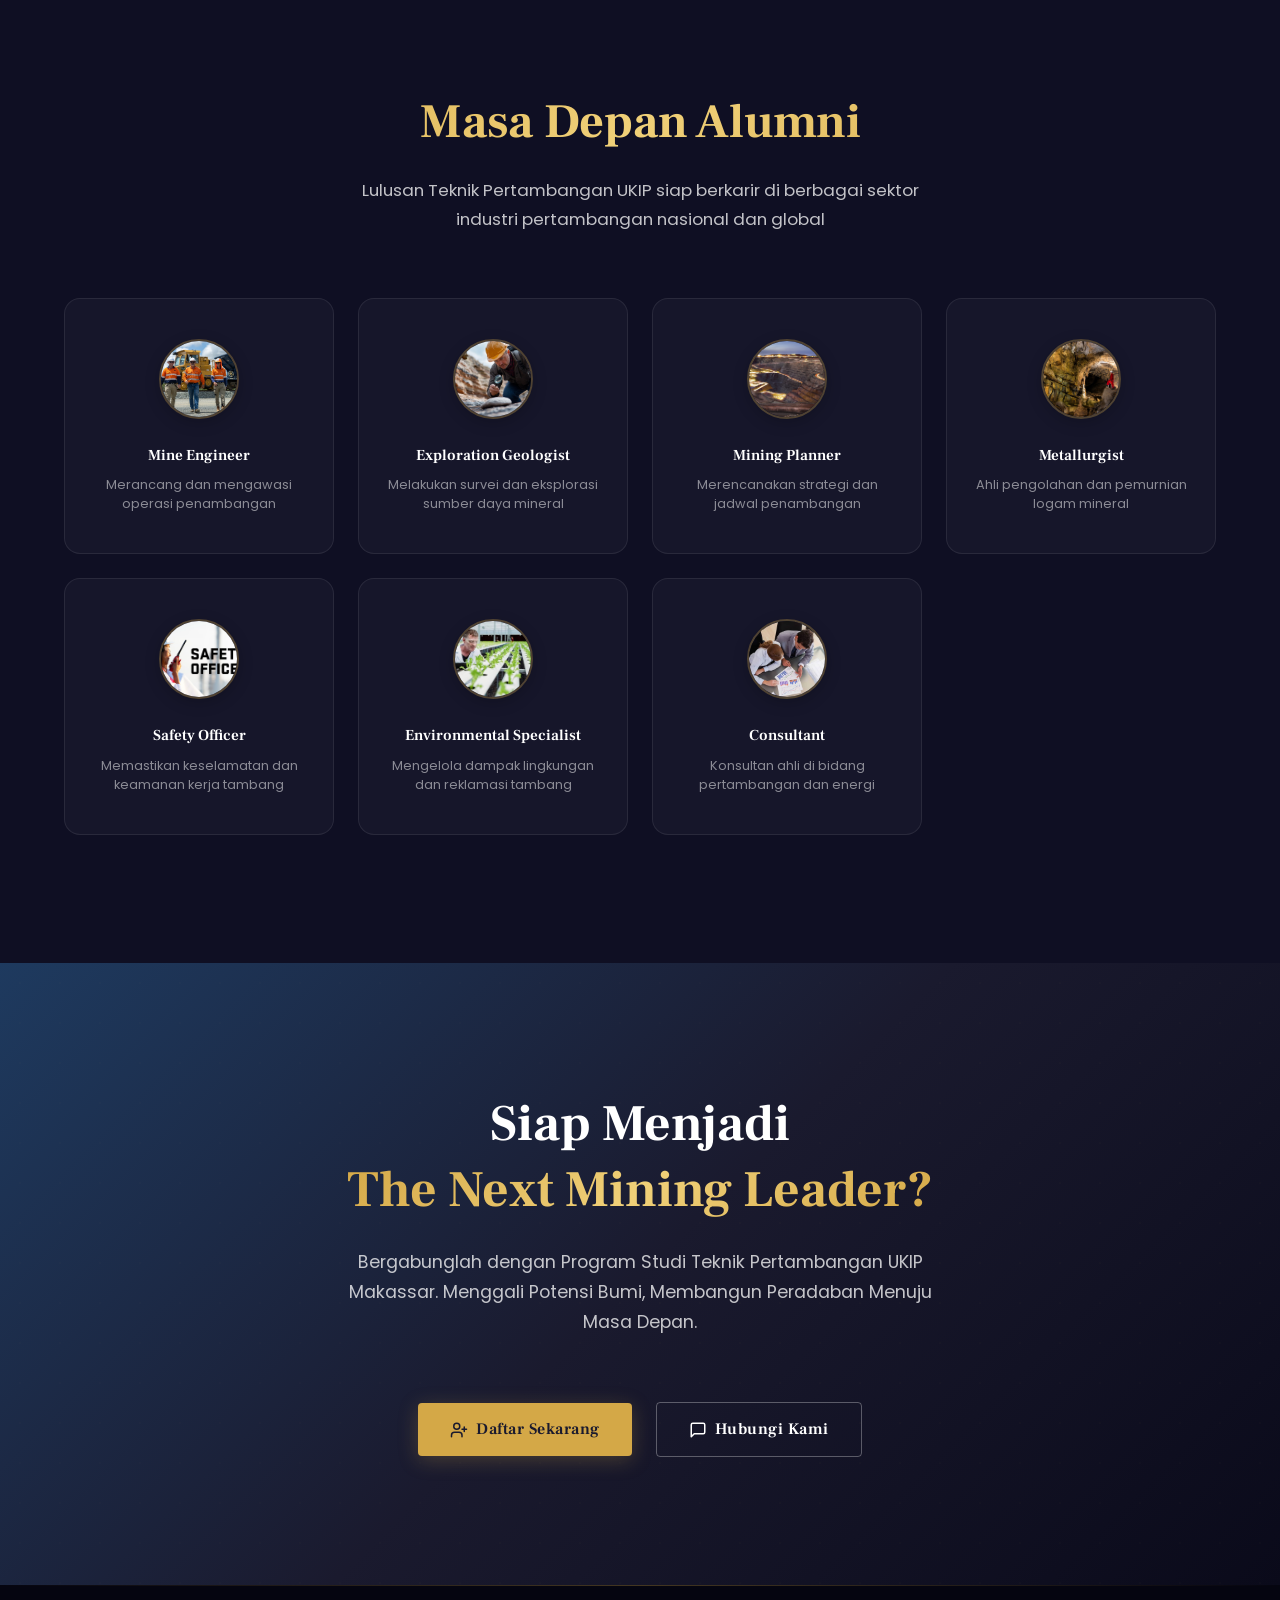
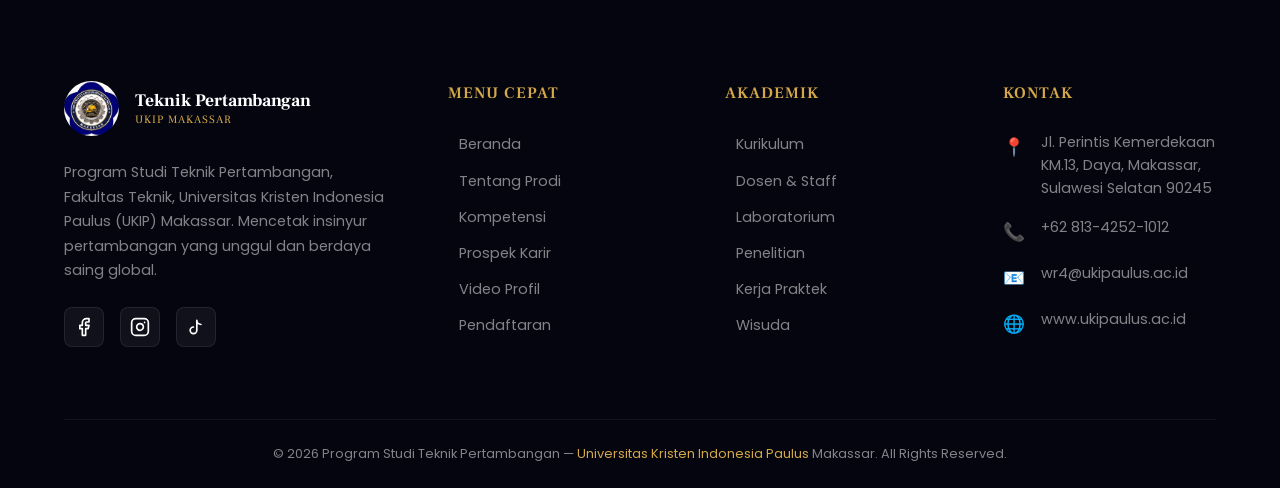
==== commit 1b472e62: "Update index.html" ====
--- a/index.html
+++ b/index.html
@@ -132,6 +132,69 @@
                     <div class="info-card-icon">💼</div>
                     <div class="info-card-value">&lt; 6 Bulan</div>
                     <div class="info-card-label">Masa Tunggu Kerja</div>
+                </div>
+            </div>
+        </div>
+    </section>
+
+    <!-- ==================== VISI & MISI SECTION ==================== -->
+    <section class="visimisi-section section" id="visimisi">
+        <div class="container">
+            <h2 class="section-title reveal">Visi & Misi</h2>
+            <p class="section-subtitle reveal">Arah dan tujuan Program Studi Teknik Pertambangan UKIP Makassar</p>
+
+            <div class="visimisi-grid">
+                <!-- VISI -->
+                <div class="visimisi-card visimisi-visi reveal-left">
+                    <div class="visimisi-card-header">
+                        <span class="visimisi-icon">🎯</span>
+                        <h3 class="visimisi-card-title">Visi Program Studi</h3>
+                    </div>
+                    <div class="visimisi-card-body">
+                        <blockquote class="visimisi-quote">
+                            "Menjadi Program Studi Teknik Pertambangan yang unggul dan berdaya saing nasional pada tahun 2036 dalam pengembangan pertambangan modern berbasis <strong>teknologi 4.0, keselamatan kerja, dan keberlanjutan lingkungan</strong> yang berlandaskan <strong>nilai spiritualitas dan etika</strong>."
+                        </blockquote>
+                    </div>
+                </div>
+
+                <!-- MISI -->
+                <div class="visimisi-card visimisi-misi reveal-right">
+                    <div class="visimisi-card-header">
+                        <span class="visimisi-icon">🚀</span>
+                        <h3 class="visimisi-card-title">Misi Program Studi</h3>
+                    </div>
+                    <div class="visimisi-card-body">
+                        <ol class="visimisi-list">
+                            <li>
+                                Menyelenggarakan pendidikan dan pembelajaran teknik pertambangan yang berkualitas berbasis <strong>IPTEK, teknologi digital, dan industri 4.0</strong>.
+                            </li>
+                            <li>
+                                Mengembangkan penelitian di bidang pertambangan yang inovatif, khususnya pada:
+                                <ul class="visimisi-sublist">
+                                    <li>Teknologi pertambangan modern</li>
+                                    <li>Keselamatan kerja (K3)</li>
+                                    <li>Pertambangan ramah lingkungan</li>
+                                </ul>
+                            </li>
+                            <li>
+                                Melaksanakan pengabdian kepada masyarakat dalam pengelolaan sumber daya mineral secara <strong>berkelanjutan dan bertanggung jawab</strong>.
+                            </li>
+                            <li>
+                                Menghasilkan lulusan yang:
+                                <ul class="visimisi-sublist">
+                                    <li>Profesional</li>
+                                    <li>Berintegritas</li>
+                                    <li>Memiliki kemampuan analitis, teknis, dan manajerial</li>
+                                </ul>
+                            </li>
+                            <li>
+                                Mengembangkan kerjasama dengan industri pertambangan, pemerintah, dan institusi pendidikan lainnya.
+                            </li>
+                            <li>
+                                Mengintegrasikan nilai <strong>spiritualitas, etika, dan tanggung jawab sosial</strong> dalam setiap proses pendidikan.
+                            </li>
+                        </ol>
+                    </div>
                 </div>
             </div>
         </div>
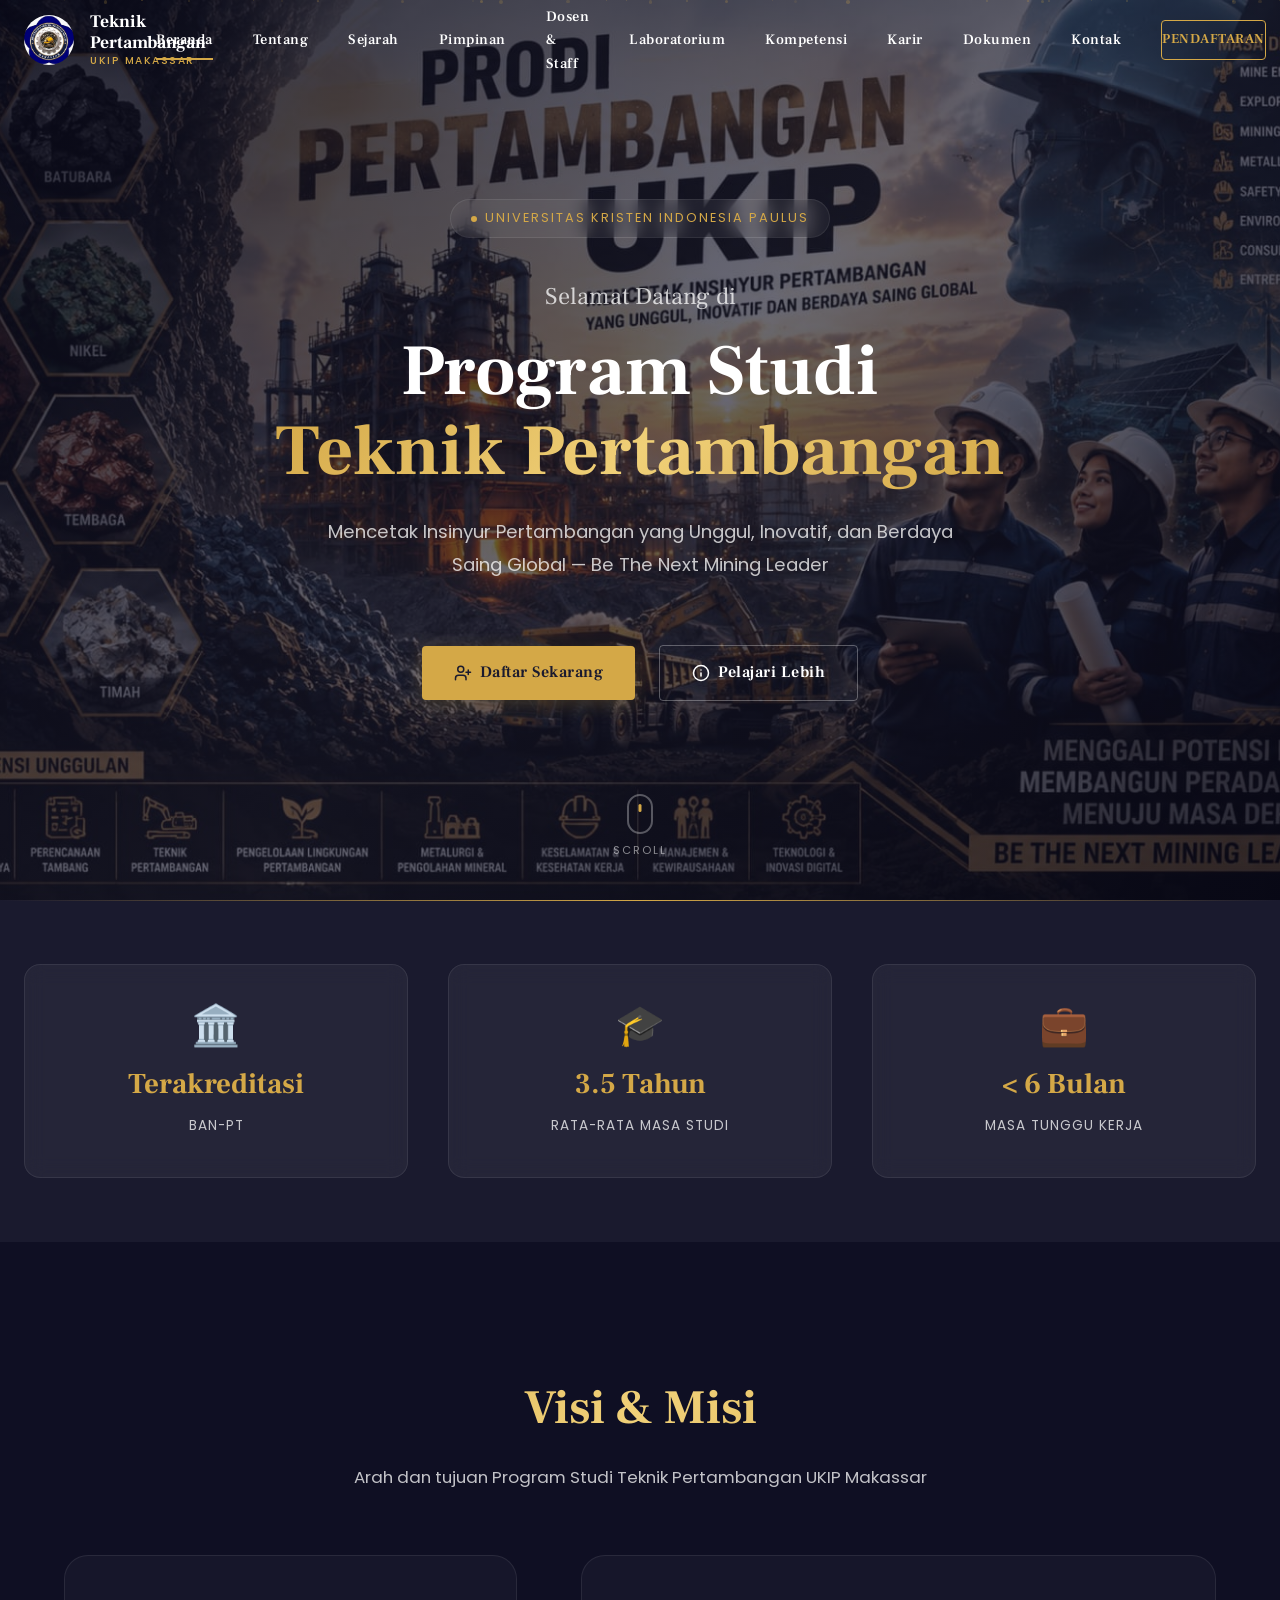
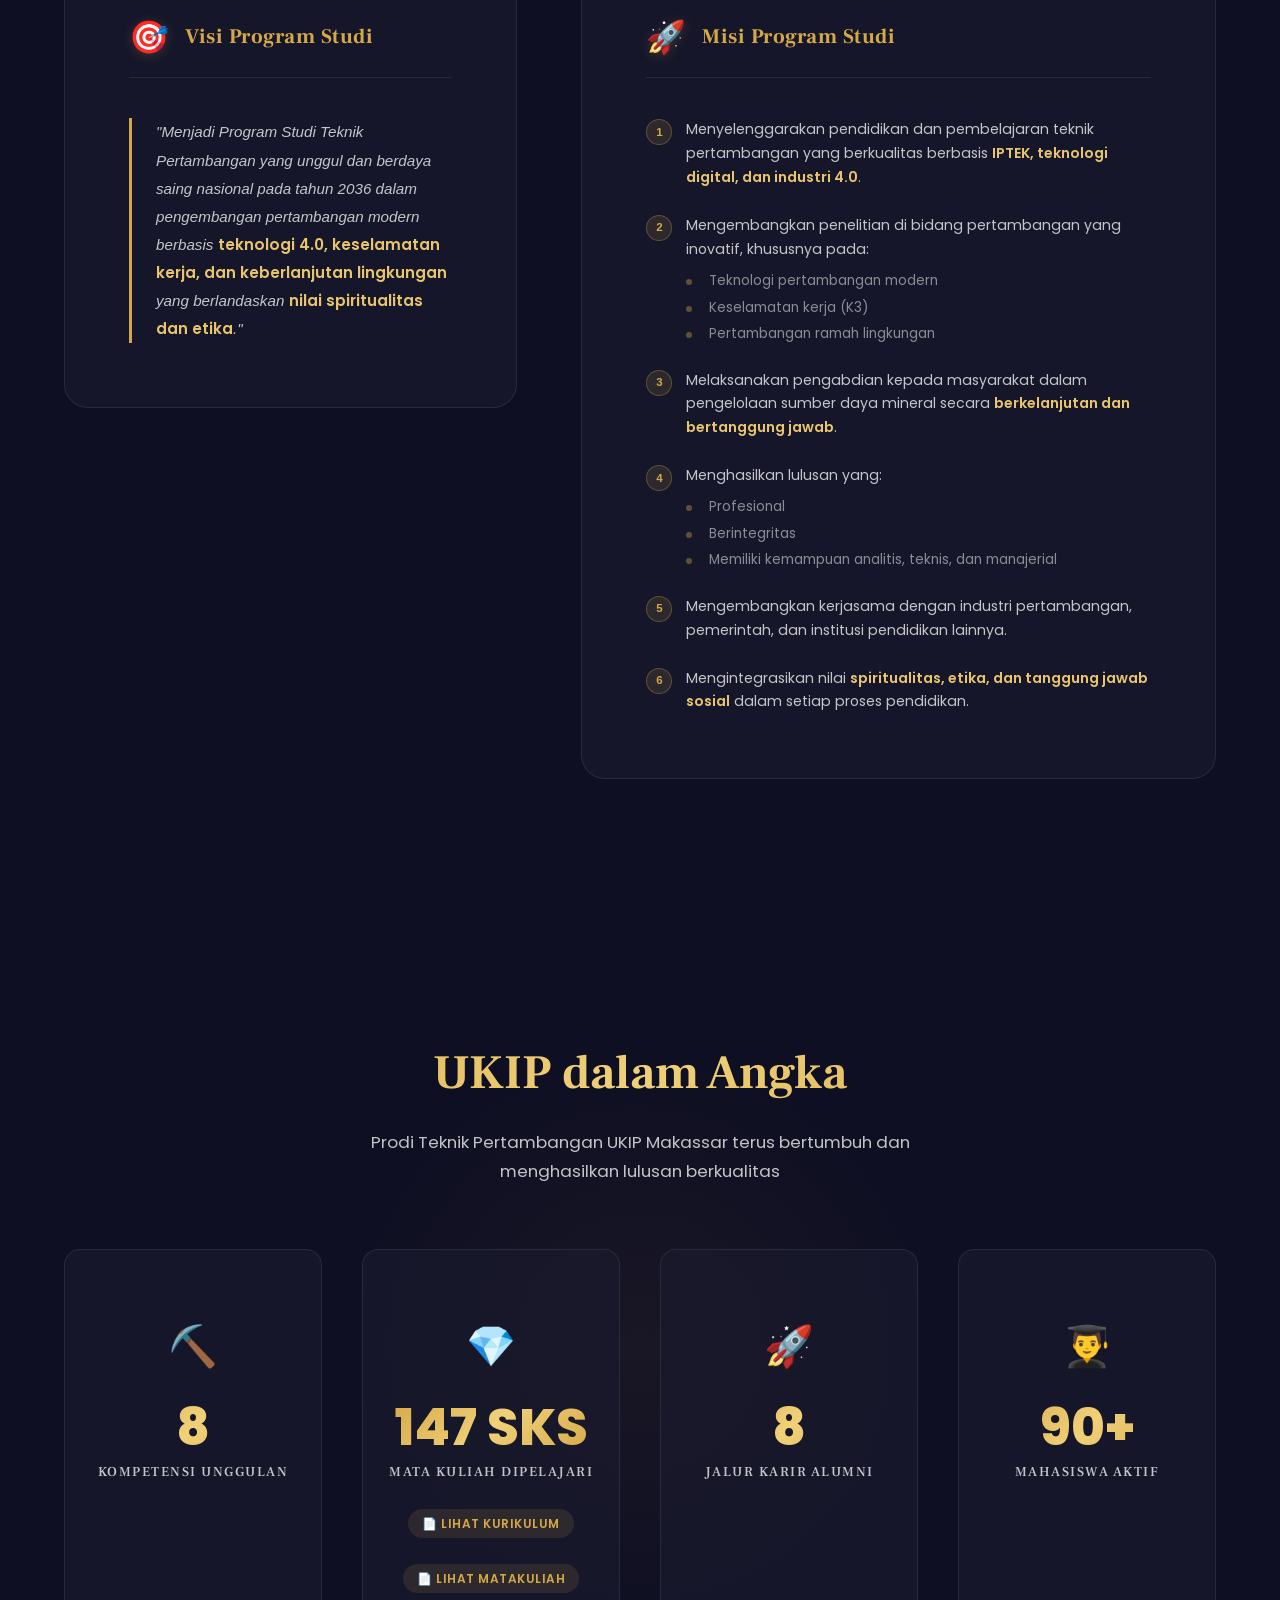
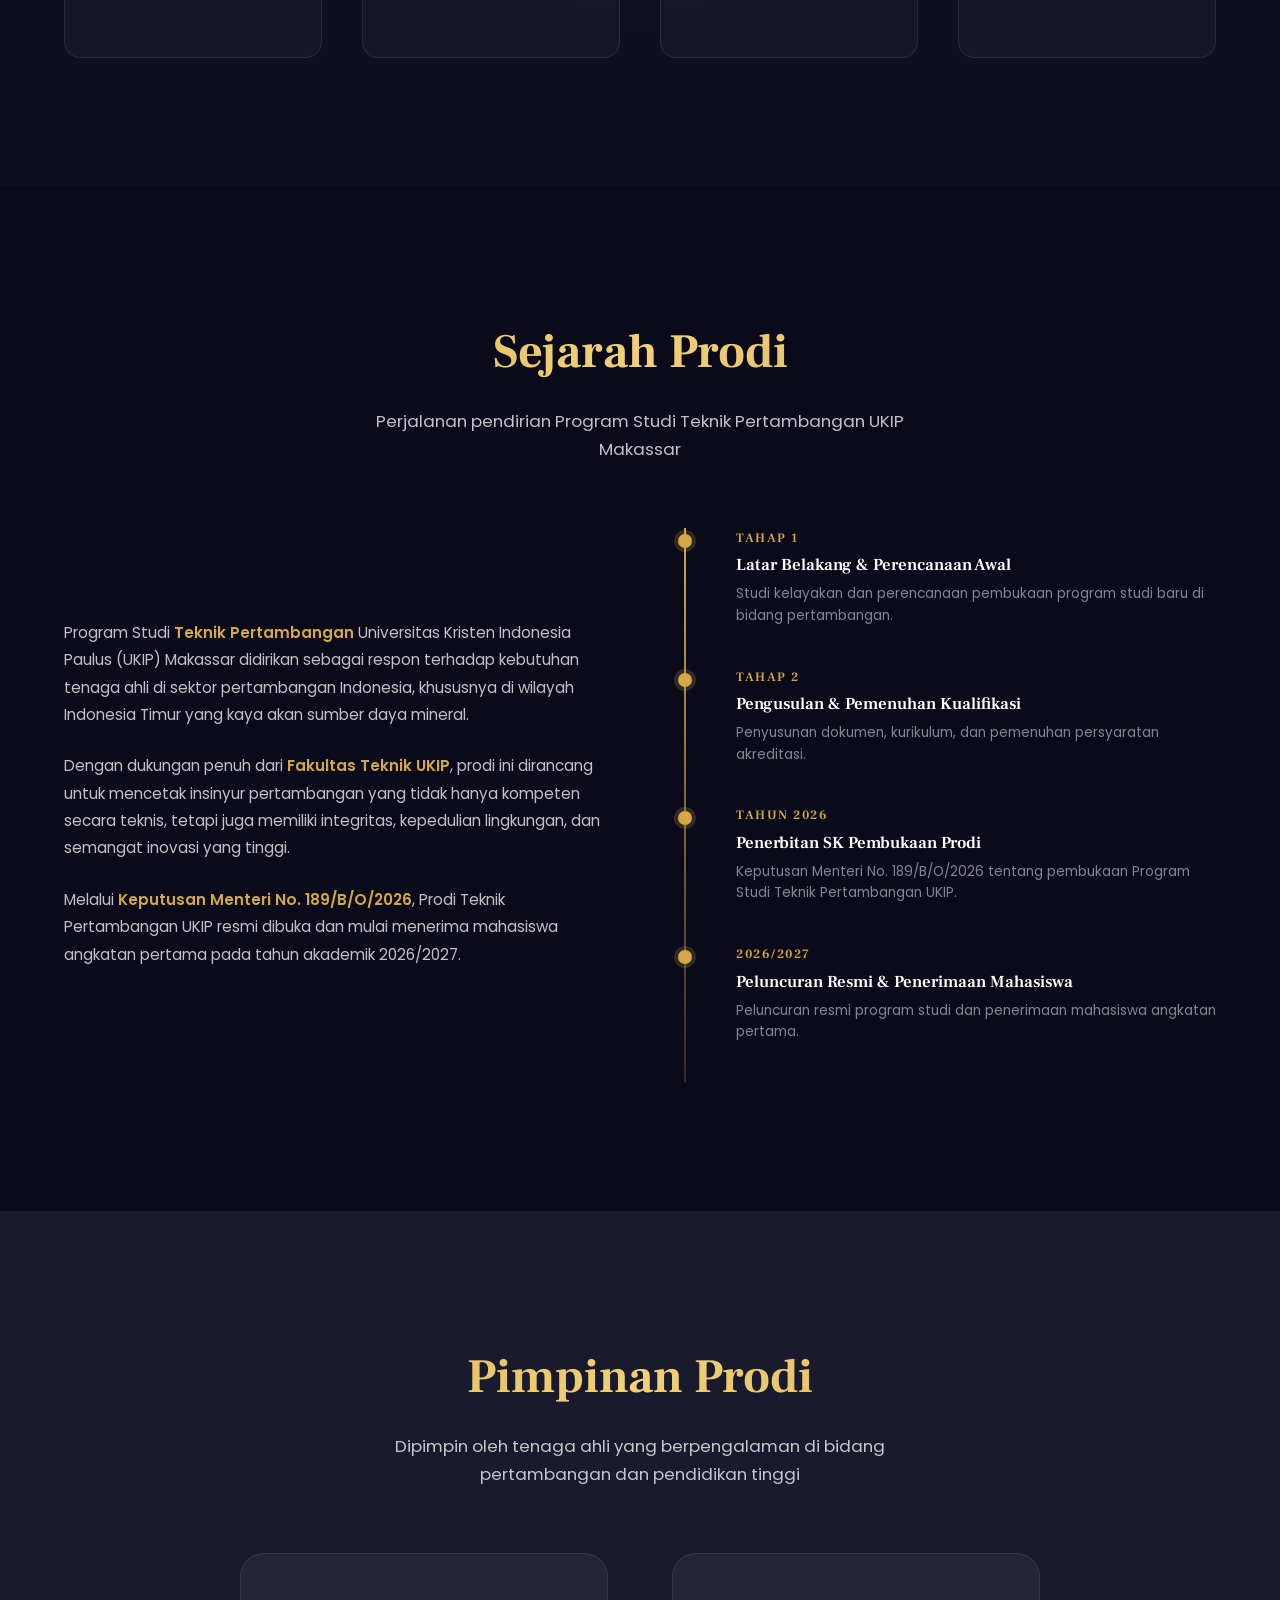
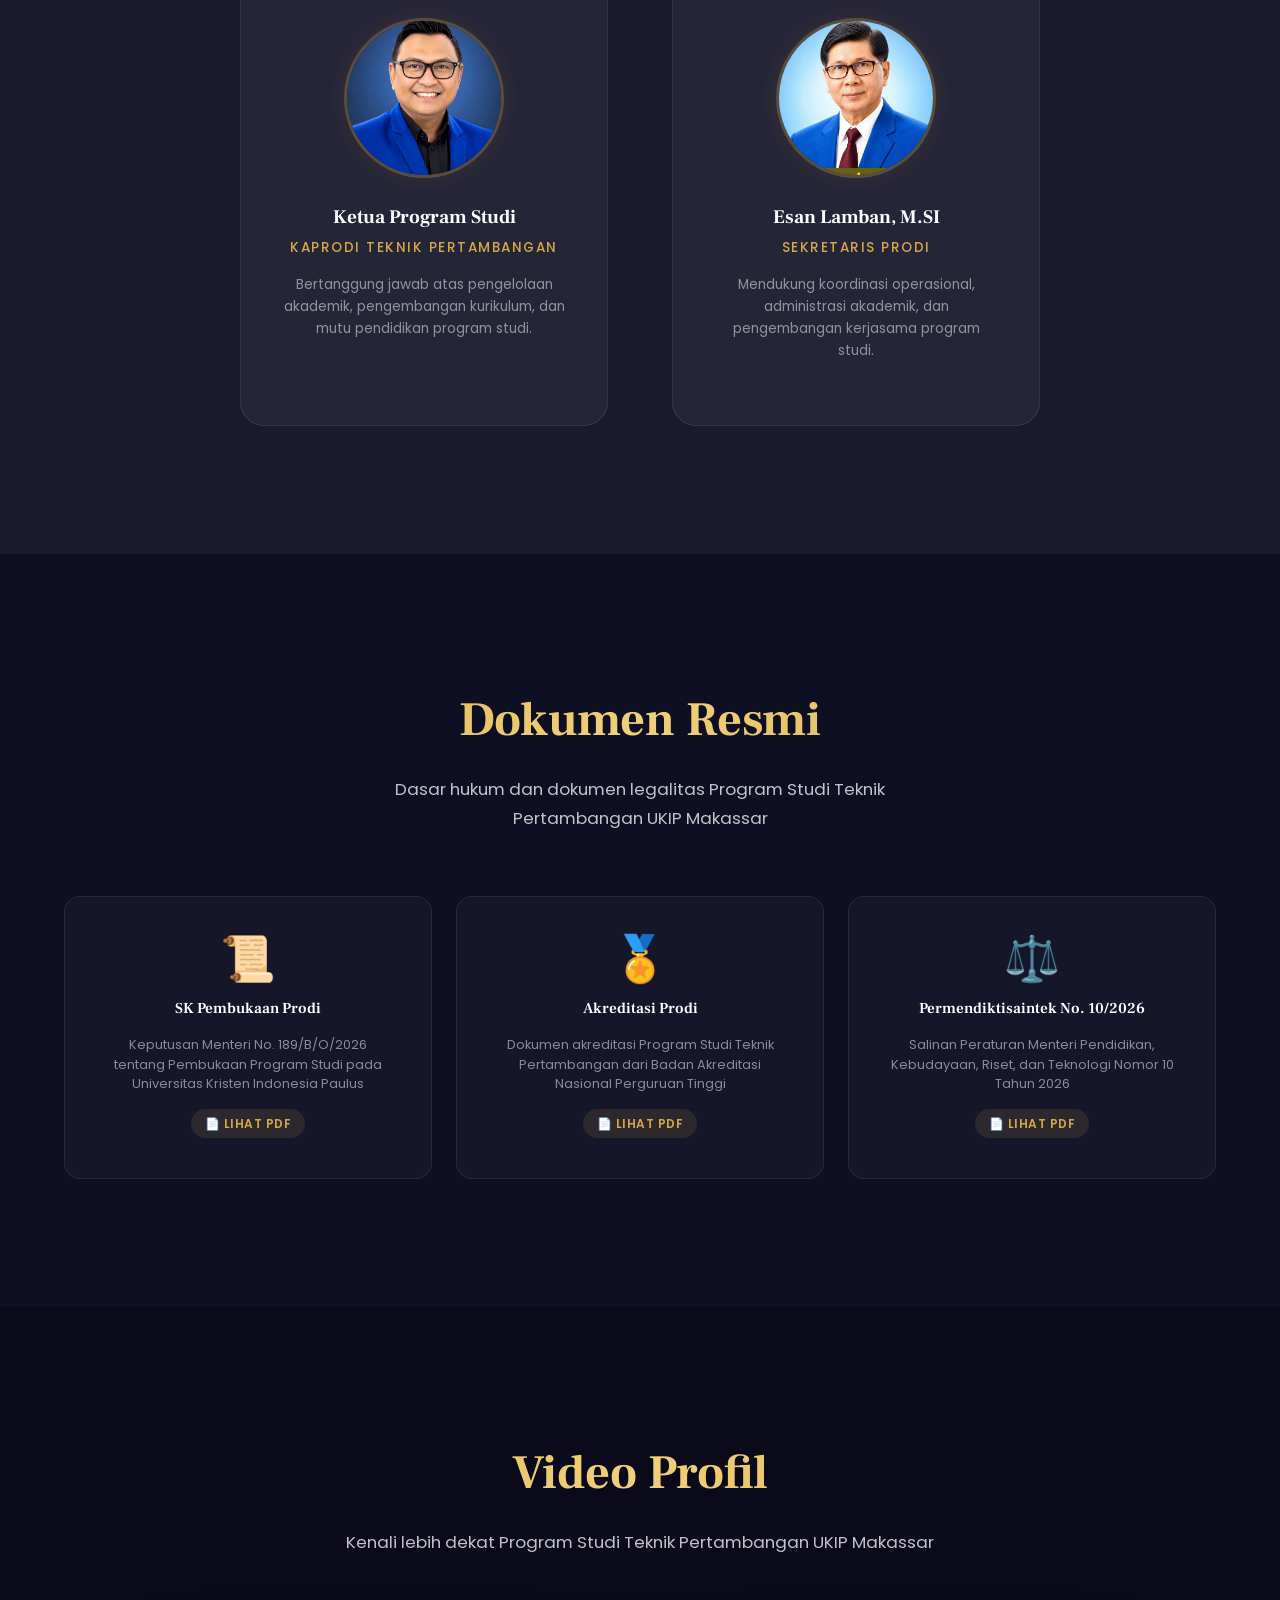
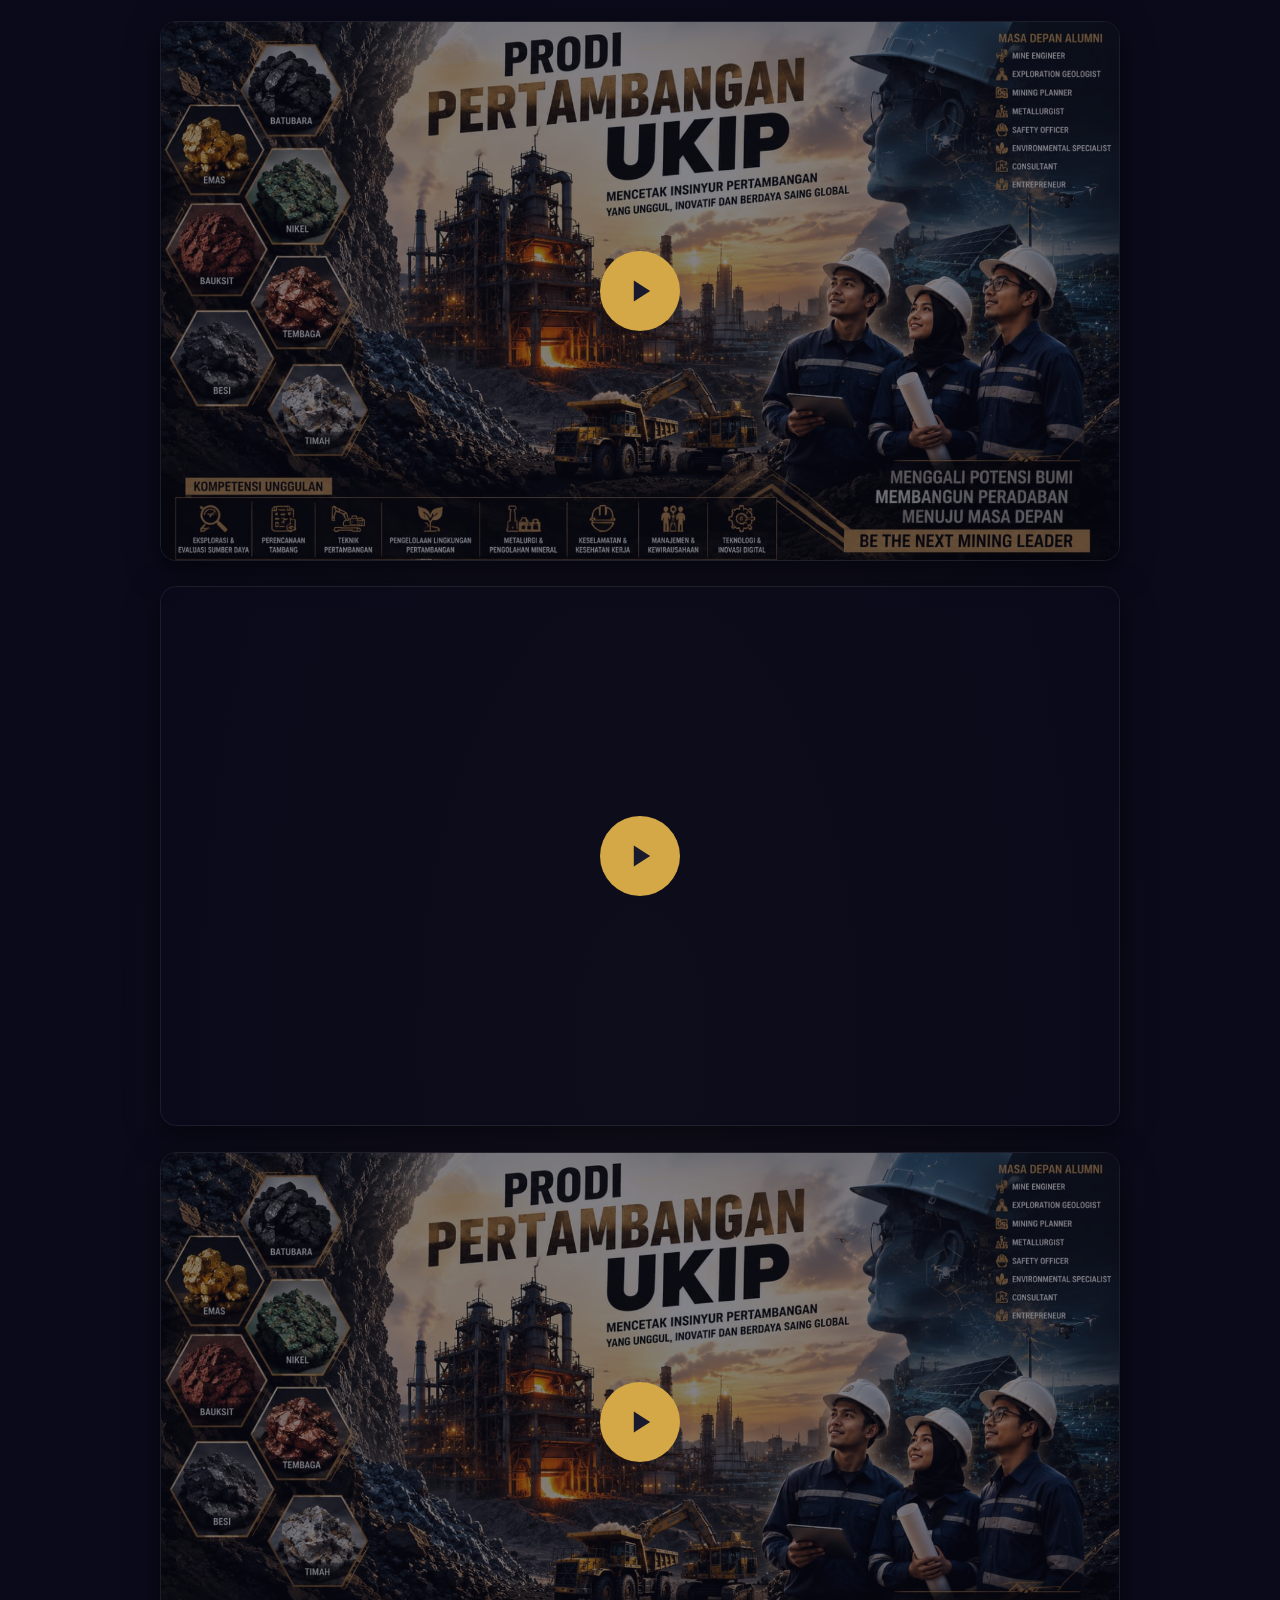
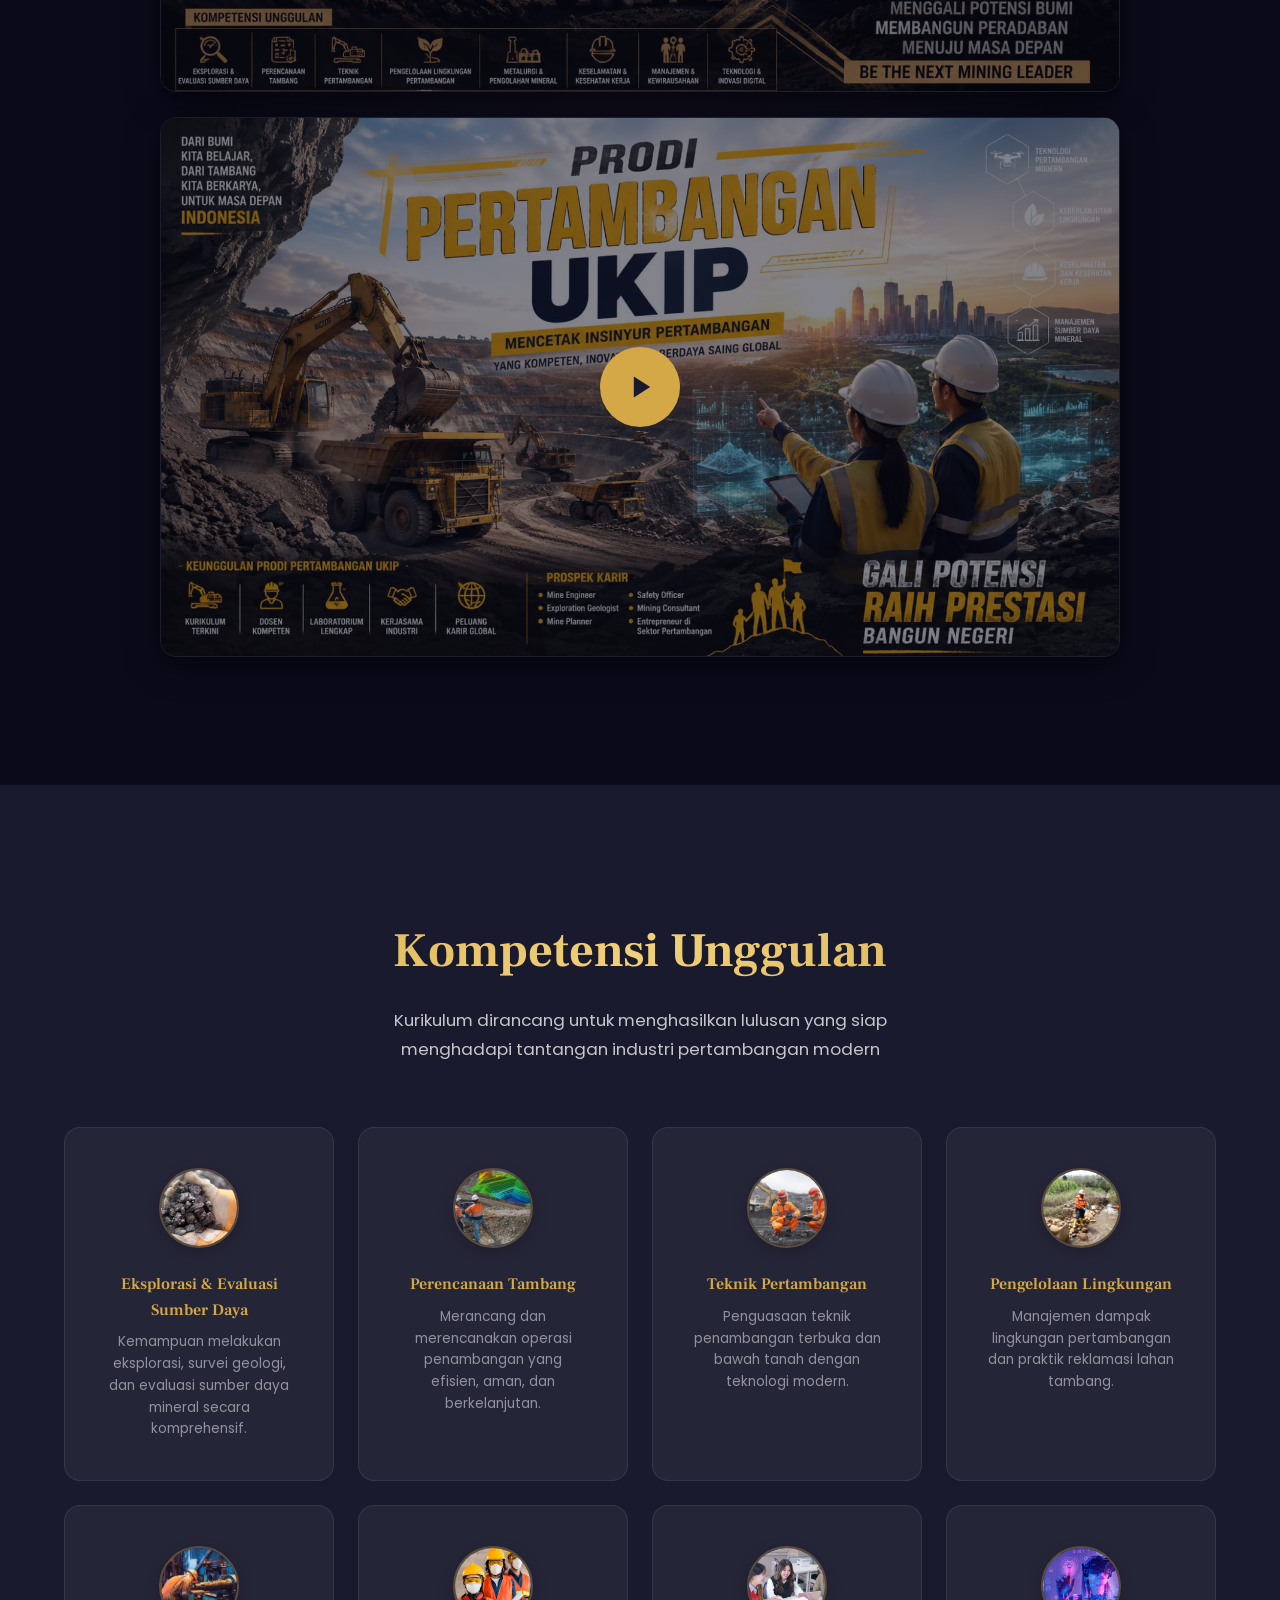
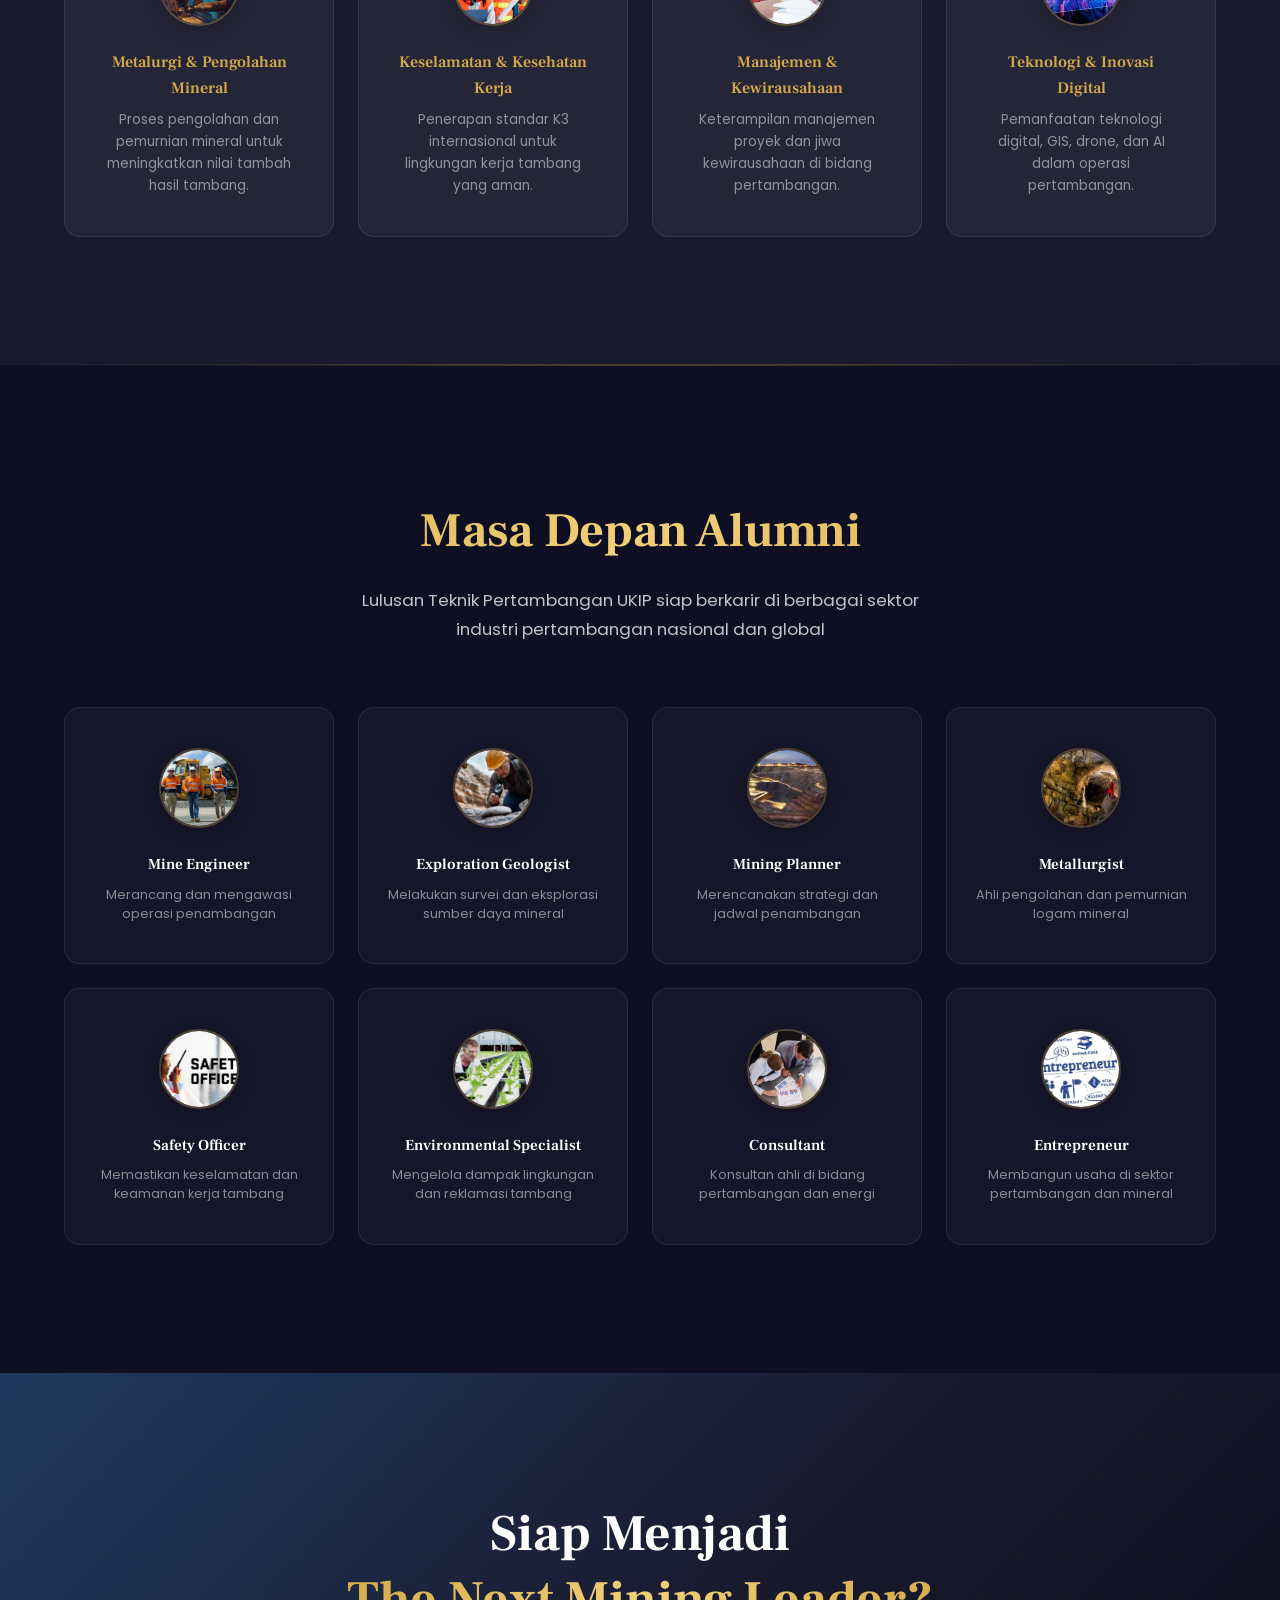
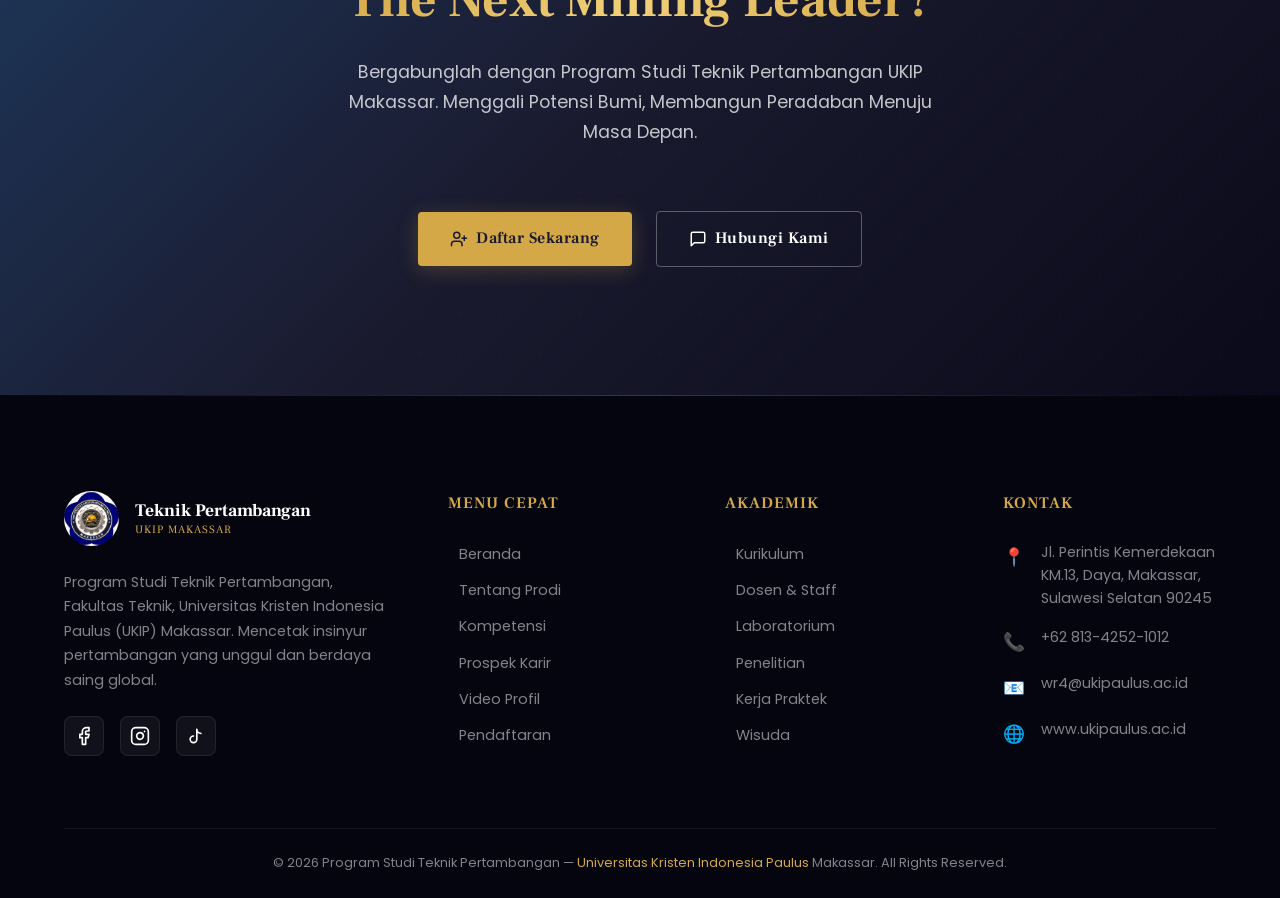
==== commit b5a248ae: "Update index.html" ====
--- a/index.html
+++ b/index.html
@@ -217,12 +217,16 @@
                 <div class="stat-card">
                     <span class="stat-icon">💎</span>
                     <div class="stat-number">
-                        <span class="counter" data-target="144" data-suffix=" SKS">0</span>
+                        <span class="counter" data-target="147" data-suffix=" SKS">0</span>
                     </div>
                     <div class="stat-label">Mata kuliah Dipelajari</div>
                     <br>
                     <a href="asset/kurikulum.pdf" target="_blank">
-                        <span class="dokumen-badge">📄 Lihat Dokument</span>
+                        <span class="dokumen-badge">📄 Lihat Kurikulum</span>
+                    </a>
+                    <br><br>
+                    <a href="asset/SEBARAN MATA KULIAH UKIP.xlsx" target="_blank">
+                        <span class="dokumen-badge">📄 Lihat Matakuliah</span>
                     </a>
                 </div>
                 <div class="stat-card">
@@ -235,7 +239,7 @@
                 <div class="stat-card">
                     <span class="stat-icon">👨‍🎓</span>
                     <div class="stat-number">
-                        <span class="counter" data-target="100" data-suffix="+">0</span>
+                        <span class="counter" data-target="90" data-suffix="+">0</span>
                     </div>
                     <div class="stat-label">Mahasiswa Aktif</div>
                 </div>
--- a/style.css
+++ b/style.css
@@ -2452,6 +2452,191 @@
 }
 
 /* =============================================
+   Visi & Misi Section
+   ============================================= */
+.visimisi-section {
+    background: var(--color-bg-section);
+    position: relative;
+}
+
+.visimisi-grid {
+    display: grid;
+    grid-template-columns: 1fr 1.4fr;
+    gap: var(--space-xl);
+    align-items: start;
+}
+
+/* --- Card --- */
+.visimisi-card {
+    padding: var(--space-xl);
+    border-radius: var(--radius-xl);
+    background: var(--color-bg-card);
+    border: 1px solid var(--color-glass-border);
+    transition: all var(--transition-normal);
+    position: relative;
+    overflow: hidden;
+}
+
+.visimisi-card::before {
+    content: '';
+    position: absolute;
+    top: 0;
+    left: 0;
+    right: 0;
+    height: 3px;
+    background: var(--color-gold-gradient);
+    opacity: 0;
+    transition: opacity var(--transition-normal);
+}
+
+.visimisi-card:hover {
+    border-color: rgba(212, 168, 71, 0.25);
+    box-shadow: var(--shadow-glow);
+}
+
+.visimisi-card:hover::before {
+    opacity: 1;
+}
+
+/* --- Card Header --- */
+.visimisi-card-header {
+    display: flex;
+    align-items: center;
+    gap: var(--space-sm);
+    margin-bottom: var(--space-lg);
+    padding-bottom: var(--space-md);
+    border-bottom: 1px solid var(--color-glass-border);
+}
+
+.visimisi-icon {
+    font-size: 2rem;
+    line-height: 1;
+    filter: drop-shadow(0 2px 6px rgba(212, 168, 71, 0.2));
+}
+
+.visimisi-card-title {
+    font-family: var(--font-heading);
+    font-size: 1.3rem;
+    font-weight: 700;
+    color: var(--color-secondary);
+    letter-spacing: 0.5px;
+}
+
+/* --- Visi Quote --- */
+.visimisi-quote {
+    font-family: var(--font-body);
+    font-size: 0.95rem;
+    color: var(--color-text-secondary);
+    line-height: 1.85;
+    padding-left: var(--space-md);
+    border-left: 3px solid var(--color-secondary);
+    font-style: italic;
+    position: relative;
+}
+
+.visimisi-quote strong {
+    color: var(--color-secondary-light);
+    font-weight: 600;
+    font-style: normal;
+}
+
+/* --- Misi List --- */
+.visimisi-list {
+    list-style: none;
+    counter-reset: misi-counter;
+    padding: 0;
+    margin: 0;
+}
+
+.visimisi-list > li {
+    counter-increment: misi-counter;
+    position: relative;
+    padding-left: 2.5rem;
+    margin-bottom: var(--space-md);
+    font-size: 0.88rem;
+    color: var(--color-text-secondary);
+    line-height: 1.7;
+}
+
+.visimisi-list > li:last-child {
+    margin-bottom: 0;
+}
+
+.visimisi-list > li::before {
+    content: counter(misi-counter);
+    position: absolute;
+    left: 0;
+    top: 1px;
+    width: 26px;
+    height: 26px;
+    border-radius: var(--radius-full);
+    background: rgba(212, 168, 71, 0.12);
+    border: 1px solid rgba(212, 168, 71, 0.3);
+    color: var(--color-secondary);
+    font-size: 0.72rem;
+    font-weight: 700;
+    display: flex;
+    align-items: center;
+    justify-content: center;
+    flex-shrink: 0;
+}
+
+.visimisi-list > li strong {
+    color: var(--color-secondary-light);
+    font-weight: 600;
+}
+
+/* Sub-list */
+.visimisi-sublist {
+    list-style: none;
+    padding: 0;
+    margin-top: 8px;
+    margin-left: 0;
+}
+
+.visimisi-sublist li {
+    position: relative;
+    padding-left: 1.4rem;
+    margin-bottom: 5px;
+    font-size: 0.84rem;
+    color: var(--color-text-muted);
+    line-height: 1.6;
+}
+
+.visimisi-sublist li::before {
+    content: '';
+    position: absolute;
+    left: 0;
+    top: 9px;
+    width: 6px;
+    height: 6px;
+    border-radius: var(--radius-full);
+    background: rgba(212, 168, 71, 0.4);
+}
+
+/* --- Responsive --- */
+@media (max-width: 1024px) {
+    .visimisi-grid {
+        grid-template-columns: 1fr;
+        gap: var(--space-lg);
+    }
+}
+
+@media (max-width: 768px) {
+    .visimisi-card {
+        padding: var(--space-lg) var(--space-md);
+    }
+
+    .visimisi-card-title {
+        font-size: 1.1rem;
+    }
+
+    .visimisi-quote {
+        font-size: 0.88rem;
+    }
+}
+
+/* =============================================
    Utility Classes
    ============================================= */
 .text-gold {
